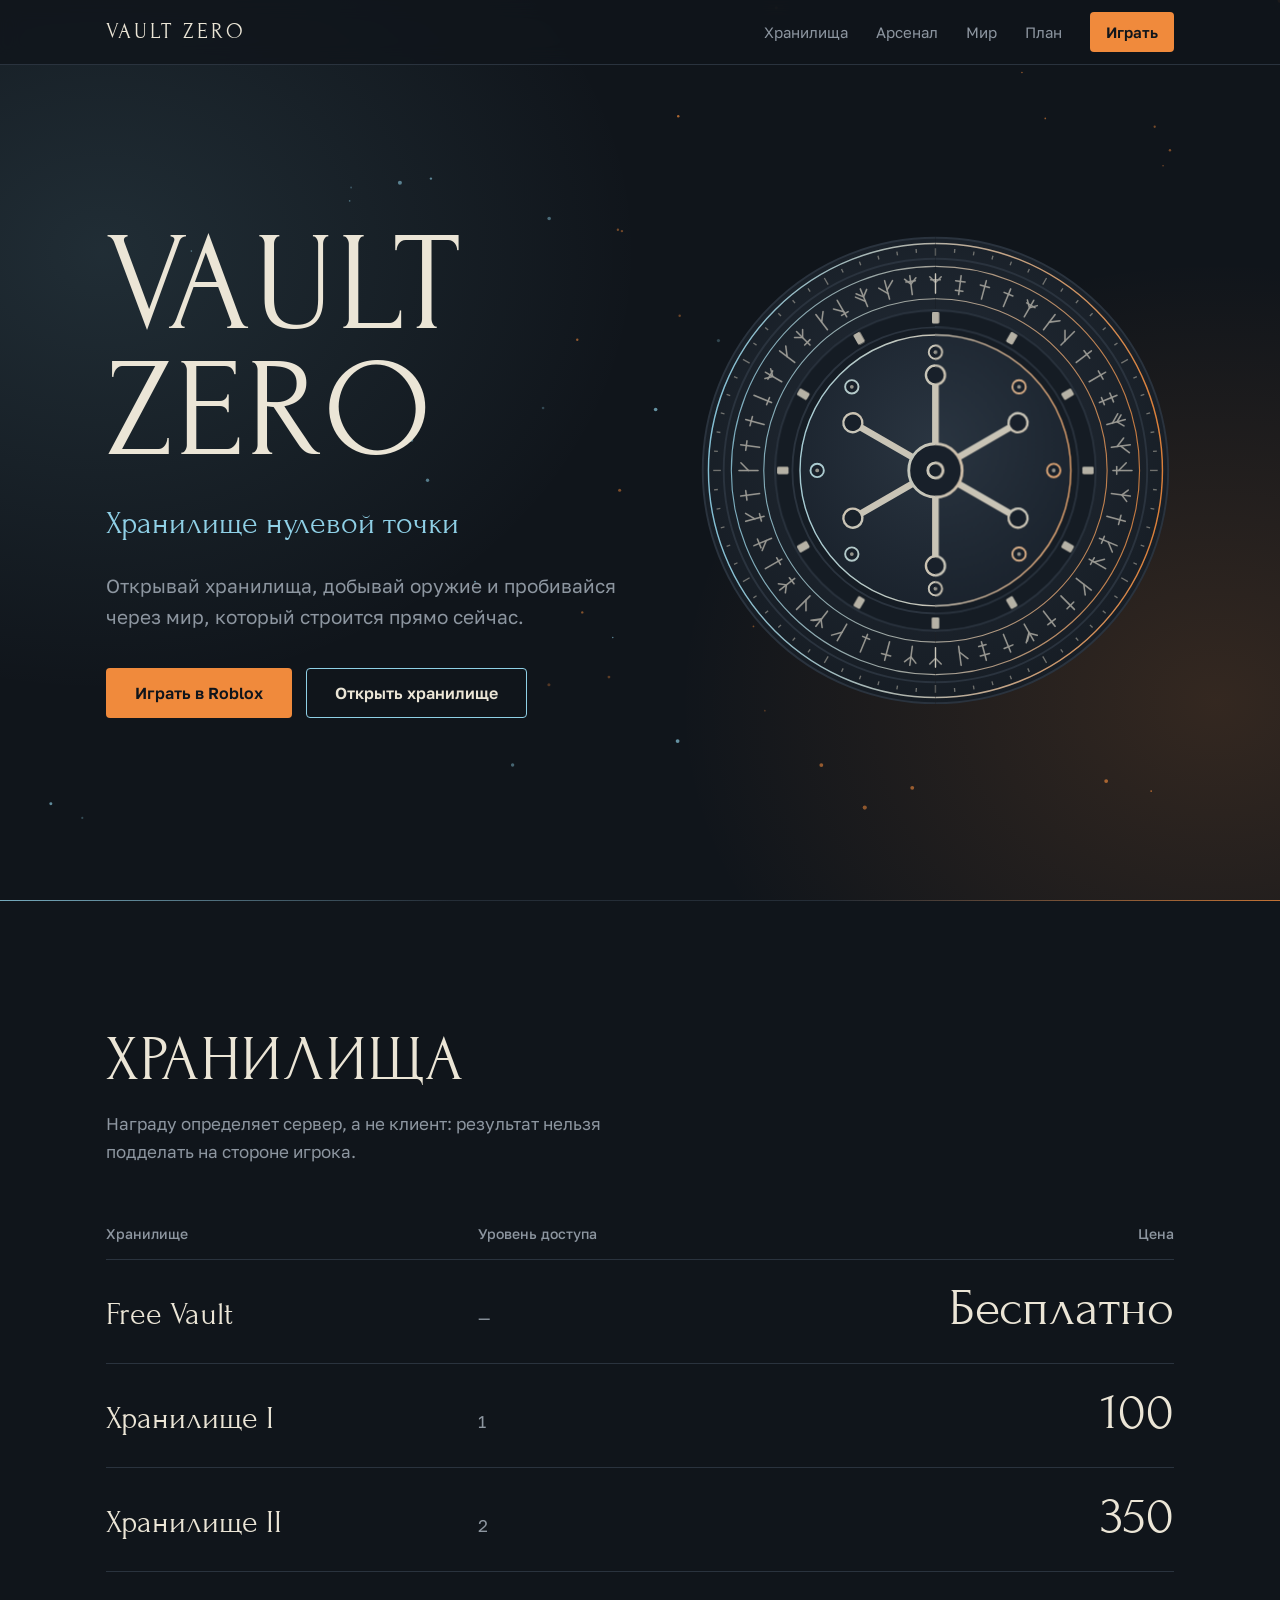
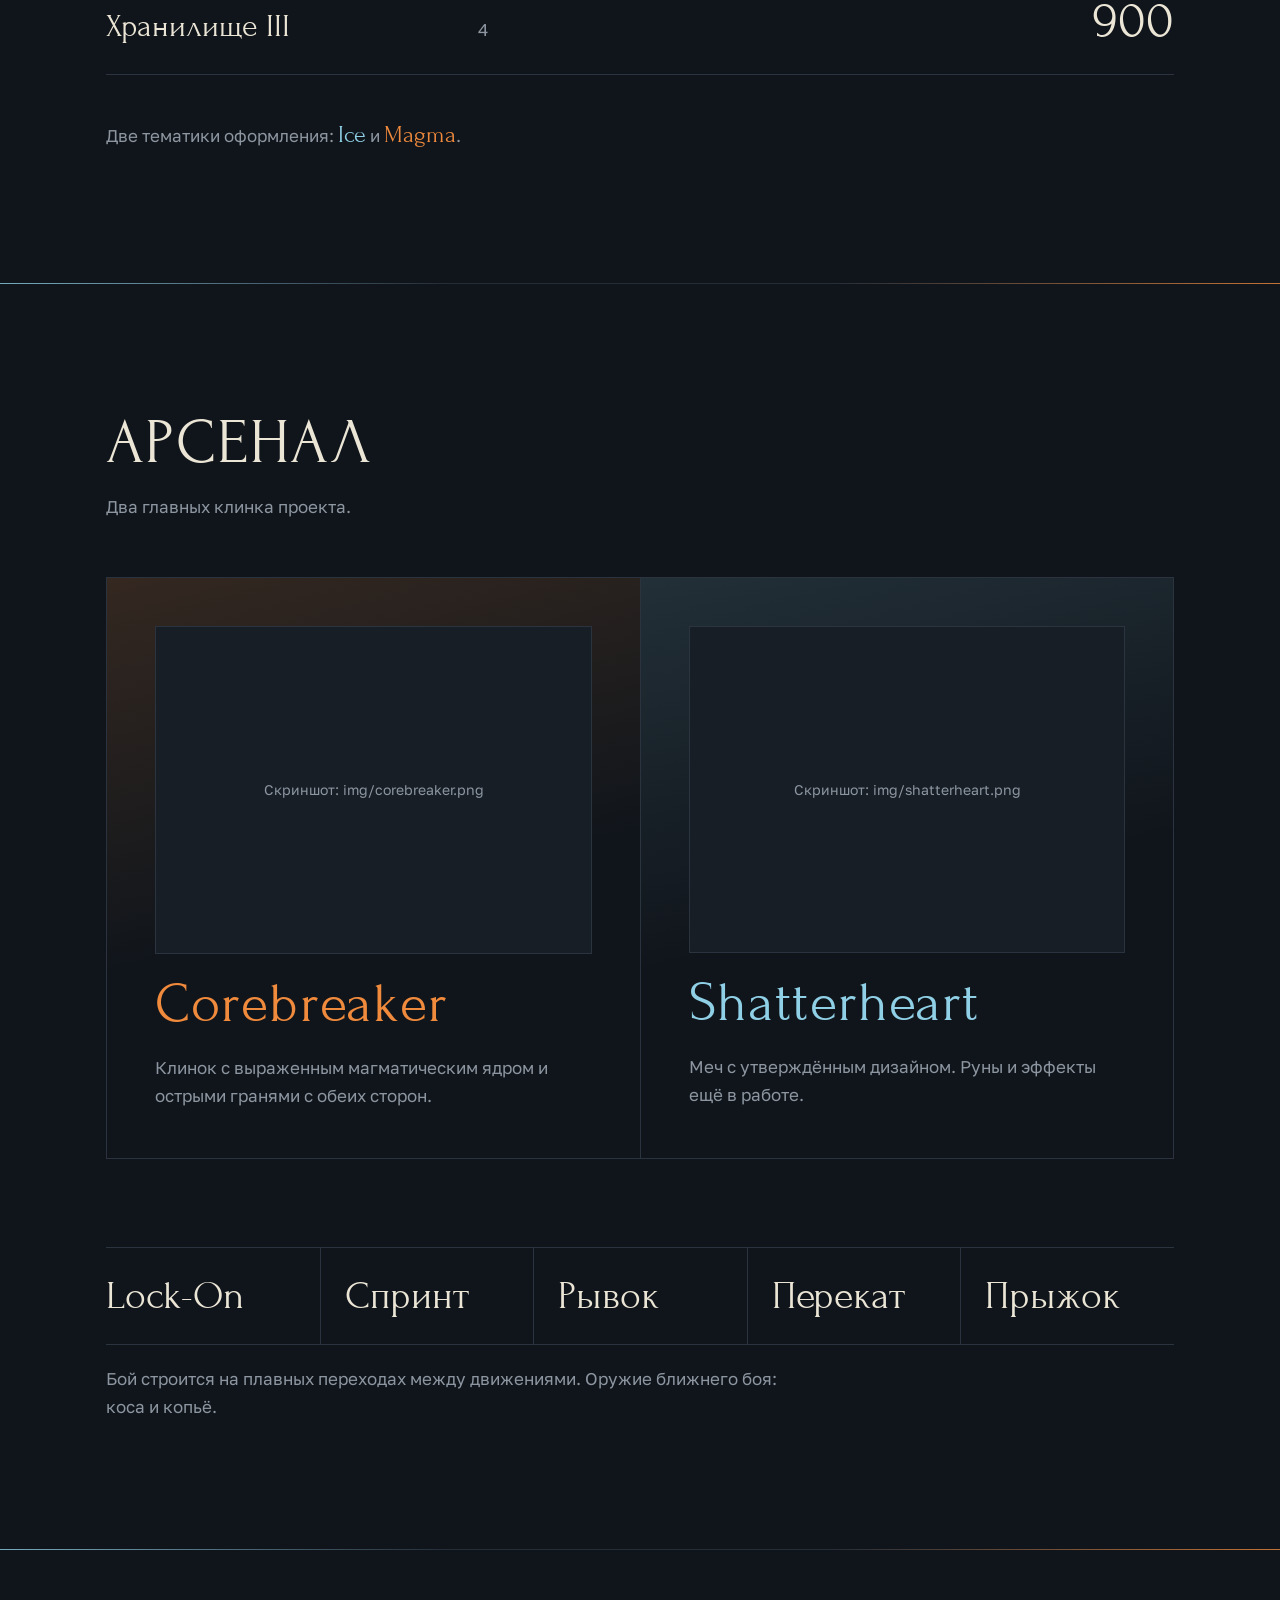
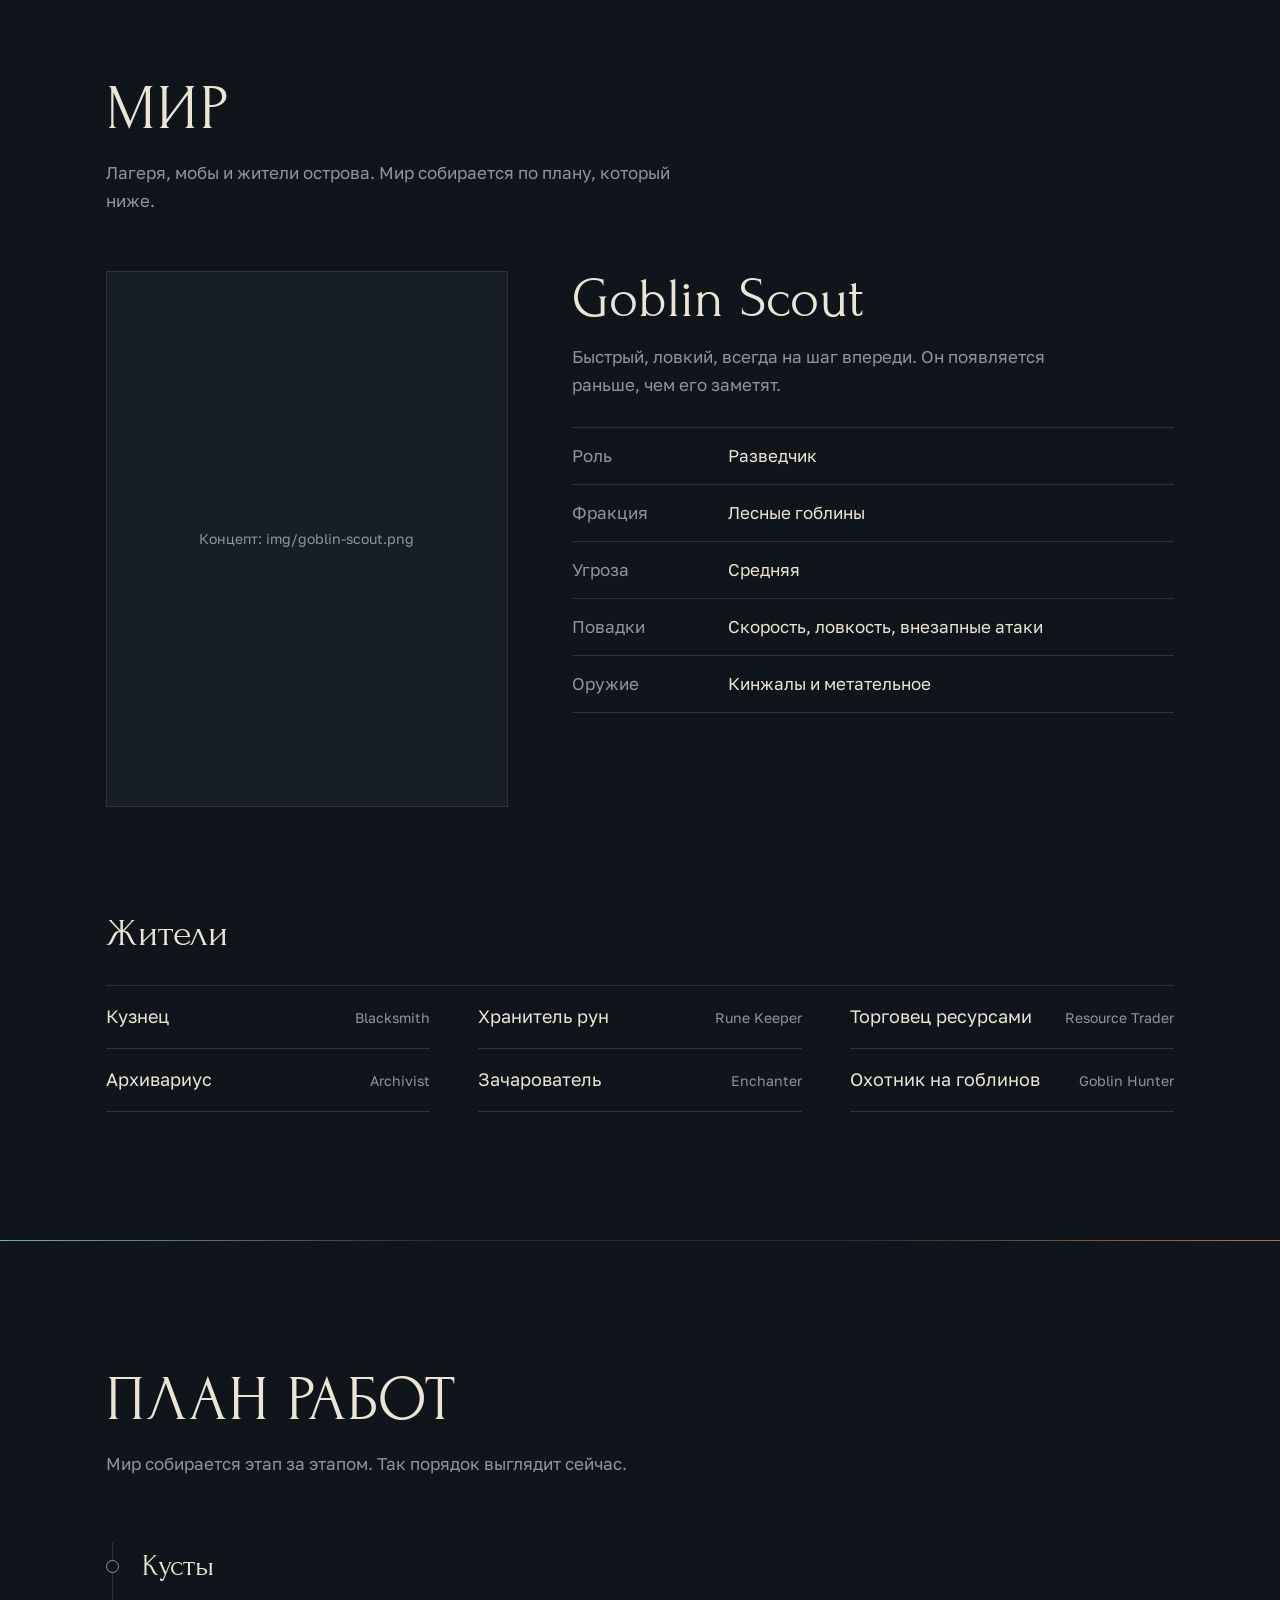
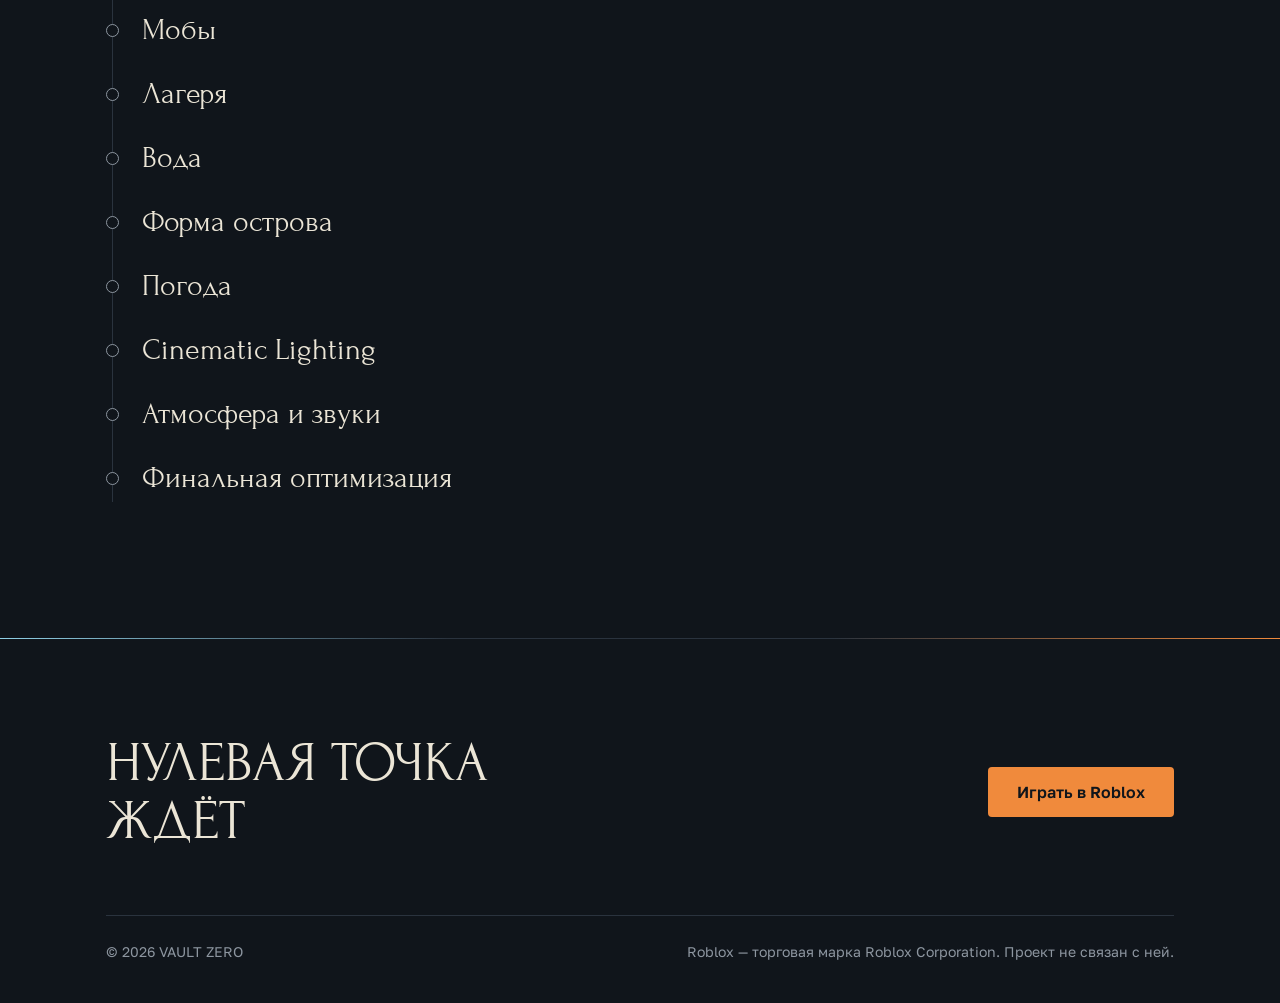
==== index.html @ d9435fc4 "Add files via upload" ====
<!DOCTYPE html>
<html lang="ru">
<head>
<meta charset="UTF-8">
<meta name="viewport" content="width=device-width, initial-scale=1">
<title>VAULT ZERO — Хранилище нулевой точки</title>
<meta name="description" content="VAULT ZERO — Roblox-игра с хранилищами, оружием и боевой системой. Новости, арсенал и план разработки.">
<meta name="theme-color" content="#10151b">
<meta property="og:type" content="website">
<meta property="og:title" content="VAULT ZERO — Хранилище нулевой точки">
<meta property="og:description" content="Открывай хранилища, добывай оружие и пробивайся через мир, который строится прямо сейчас.">
<link rel="icon" href="data:image/svg+xml,%3Csvg xmlns='http://www.w3.org/2000/svg' viewBox='0 0 64 64'%3E%3Ccircle cx='32' cy='32' r='28' fill='%2310151b' stroke='%23f08a3c' stroke-width='4'/%3E%3Ccircle cx='32' cy='32' r='8' fill='none' stroke='%238fd0e6' stroke-width='4'/%3E%3C/svg%3E">
<link rel="preconnect" href="https://fonts.googleapis.com">
<link rel="preconnect" href="https://fonts.gstatic.com" crossorigin>
<link href="https://fonts.googleapis.com/css2?family=Forum&family=Golos+Text:wght@400;500;600&display=swap" rel="stylesheet">

<style>
  :root {
    --base: #10151b;
    --panel: #171e26;
    --line: #2a333e;
    --bone: #ebe5d6;
    --ash: #8d96a0;
    --magma: #f08a3c;
    --frost: #8fd0e6;

    --display: "Forum", "Trajan Pro", Georgia, serif;
    --body: "Golos Text", "Segoe UI", system-ui, -apple-system, sans-serif;

    --pad: clamp(20px, 5vw, 56px);
    --max: 1180px;
  }

  *, *::before, *::after { box-sizing: border-box; }
  html { scroll-behavior: smooth; scroll-padding-top: 72px; }
  body {
    margin: 0;
    background: var(--base);
    color: var(--bone);
    font-family: var(--body);
    font-size: 17px;
    line-height: 1.65;
    -webkit-font-smoothing: antialiased;
  }
  h1, h2, h3, p, ul, ol, dl, dd, figure { margin: 0; padding: 0; }
  ul, ol { list-style: none; }
  a { color: inherit; }
  img { display: block; max-width: 100%; }

  [hidden] { display: none !important; }
  :focus-visible { outline: 2px solid var(--frost); outline-offset: 3px; }

  .wrap { max-width: var(--max); margin: 0 auto; padding: 0 var(--pad); }

  /* ---------- Header ---------- */
  .site-head {
    position: fixed; inset: 0 0 auto 0; z-index: 20;
    background: rgba(16, 21, 27, 0.82);
    backdrop-filter: blur(10px);
    -webkit-backdrop-filter: blur(10px);
    border-bottom: 1px solid var(--line);
  }
  .site-head .wrap {
    display: flex; align-items: center; justify-content: space-between;
    height: 64px;
  }
  .brand {
    font-family: var(--display);
    font-size: 22px; letter-spacing: 0.14em; text-decoration: none;
  }
  .site-nav { display: flex; align-items: center; gap: 28px; }
  .site-nav a { text-decoration: none; color: var(--ash); font-size: 15px; transition: color .2s; }
  .site-nav a:hover { color: var(--bone); }
  .site-nav .nav-play { color: var(--base); background: var(--magma); padding: 8px 16px; border-radius: 4px; font-weight: 600; }
  .site-nav .nav-play:hover { color: var(--base); background: #f59a52; }

  /* ---------- Buttons ---------- */
  .btn {
    display: inline-flex; align-items: center; justify-content: center;
    font: 600 16px/1 var(--body);
    padding: 16px 28px; border-radius: 4px; border: 1px solid transparent;
    text-decoration: none; cursor: pointer; transition: background .2s, border-color .2s, color .2s;
  }
  .btn-primary { background: var(--magma); color: var(--base); }
  .btn-primary:hover { background: #f59a52; }
  .btn-ghost { background: transparent; color: var(--bone); border-color: var(--frost); }
  .btn-ghost:hover { background: rgba(143, 208, 230, 0.12); }

  /* ---------- Hero ---------- */
  .hero {
    position: relative; overflow: hidden;
    min-height: 100vh; min-height: 100svh;
    padding: 112px 0 72px;
    display: flex; align-items: center;
    background:
      radial-gradient(60% 70% at 8% 28%, rgba(143, 208, 230, 0.13), transparent 70%),
      radial-gradient(60% 70% at 95% 78%, rgba(240, 138, 60, 0.16), transparent 70%),
      var(--base);
  }
  #fx { position: absolute; inset: 0; width: 100%; height: 100%; pointer-events: none; }
  .hero-grid {
    position: relative; z-index: 1;
    display: grid; grid-template-columns: minmax(0, 1.05fr) minmax(0, 0.95fr);
    align-items: center; gap: clamp(24px, 5vw, 72px);
  }
  .title {
    font-family: var(--display); font-weight: 400;
    font-size: clamp(64px, 11vw, 148px);
    line-height: 0.9; letter-spacing: 0.02em; text-transform: uppercase;
  }
  .title span { display: block; }
  .tagline {
    margin-top: 22px;
    font-family: var(--display);
    font-size: clamp(22px, 2.6vw, 32px);
    color: var(--frost);
  }
  .lede { margin-top: 20px; max-width: 46ch; color: var(--ash); font-size: 19px; }
  .actions { margin-top: 36px; display: flex; flex-wrap: wrap; gap: 14px; }

  /* ---------- Vault ---------- */
  .vault { position: relative; width: 100%; max-width: 560px; aspect-ratio: 1; justify-self: center; }
  .door {
    position: absolute; inset: 0; width: 100%; height: 100%;
    transition: transform .8s cubic-bezier(.6, 0, .3, 1), opacity .5s;
  }
  .door-l { clip-path: inset(0 50% 0 0); }
  .door-r { clip-path: inset(0 0 0 50%); }
  .vault.is-open .door { transition: transform 1.3s cubic-bezier(.7, 0, .2, 1) .35s, opacity .9s ease .8s; opacity: 0; }
  .vault.is-open .door-l { transform: translateX(-46%); }
  .vault.is-open .door-r { transform: translateX(46%); }

  .core {
    position: absolute; inset: 16%;
    display: flex; flex-direction: column; align-items: center; justify-content: center; text-align: center;
    gap: 10px; padding: 8%;
    border-radius: 50%;
    background:
      radial-gradient(circle at 30% 50%, rgba(143, 208, 230, 0.22), transparent 62%),
      radial-gradient(circle at 70% 50%, rgba(240, 138, 60, 0.26), transparent 62%),
      var(--panel);
    border: 1px solid var(--line);
    opacity: 0; transform: scale(0.88);
    transition: opacity .4s, transform .4s;
  }
  .vault.is-open .core { opacity: 1; transform: none; transition: opacity .8s ease 1s, transform .8s ease 1s; }
  .core h2 { font-family: var(--display); font-weight: 400; font-size: clamp(22px, 3vw, 32px); line-height: 1.1; }
  .core p { color: var(--ash); font-size: 15px; max-width: 24ch; line-height: 1.45; }
  .core .btn { padding: 11px 18px; font-size: 14px; margin-top: 4px; }

  /* load sequence: the only automatic motion besides the hero particles */
  @keyframes rise { from { opacity: 0; transform: translateY(26px); } to { opacity: 1; transform: none; } }
  @keyframes appear { from { opacity: 0; transform: scale(0.94); } to { opacity: 1; transform: none; } }
  .title span:nth-child(1) { animation: rise .8s cubic-bezier(.2, .7, .2, 1) .1s both; }
  .title span:nth-child(2) { animation: rise .8s cubic-bezier(.2, .7, .2, 1) .22s both; }
  .tagline { animation: rise .8s cubic-bezier(.2, .7, .2, 1) .4s both; }
  .lede { animation: rise .8s cubic-bezier(.2, .7, .2, 1) .5s both; }
  .actions { animation: rise .8s cubic-bezier(.2, .7, .2, 1) .6s both; }
  .vault { animation: appear 1.1s cubic-bezier(.2, .7, .2, 1) .2s both; }

  /* ---------- Sections ---------- */
  .sec { position: relative; padding: clamp(72px, 10vw, 136px) 0; }
  .sec::before {
    content: ""; position: absolute; top: 0; left: 0; right: 0; height: 1px;
    background: linear-gradient(90deg, var(--frost), var(--line) 35%, var(--line) 65%, var(--magma));
    opacity: 0.8;
  }
  .sec-head { max-width: 640px; margin-bottom: clamp(32px, 5vw, 56px); }
  .sec-head h2 {
    font-family: var(--display); font-weight: 400;
    font-size: clamp(36px, 5.4vw, 64px); line-height: 1; letter-spacing: 0.02em; text-transform: uppercase;
  }
  .sec-head p { margin-top: 18px; color: var(--ash); max-width: 52ch; }

  /* ---------- Vault table ---------- */
  .ledger { width: 100%; border-collapse: collapse; }
  .ledger th {
    text-align: left; font-weight: 500; font-size: 14px; color: var(--ash);
    padding: 0 0 14px; border-bottom: 1px solid var(--line);
  }
  .ledger td { padding: 22px 0; border-bottom: 1px solid var(--line); vertical-align: baseline; }
  .ledger tbody tr { transition: background .2s; }
  .ledger tbody tr:hover { background: rgba(235, 229, 214, 0.03); }
  .ledger .name { font-family: var(--display); font-size: clamp(22px, 3vw, 32px); }
  .ledger .lvl { color: var(--ash); }
  .ledger .price { text-align: right; font-family: var(--display); font-size: clamp(30px, 4.5vw, 52px); line-height: 1; }
  .ledger th:last-child { text-align: right; }
  .themes { margin-top: 40px; color: var(--ash); }
  .themes .ice, .themes .mag { font-family: var(--display); font-size: 24px; }
  .themes .ice { color: var(--frost); }
  .themes .mag { color: var(--magma); }

  /* ---------- Combat strip ---------- */
  .moves {
    display: flex; flex-wrap: wrap;
    border-top: 1px solid var(--line); border-bottom: 1px solid var(--line);
  }
  .moves li {
    flex: 1 1 160px; padding: 28px 24px;
    font-family: var(--display); font-size: clamp(24px, 3.4vw, 40px); line-height: 1;
    border-left: 1px solid var(--line);
  }
  .moves li:first-child { border-left: 0; padding-left: 0; }
  .moves-note { margin-top: 20px; color: var(--ash); max-width: 62ch; }

  /* ---------- Arsenal ---------- */
  .arsenal { display: grid; grid-template-columns: 1fr 1fr; gap: 0; border: 1px solid var(--line); }
  .weapon { padding: clamp(24px, 4vw, 48px); display: flex; flex-direction: column; gap: 22px; }
  .weapon + .weapon { border-left: 1px solid var(--line); }
  .weapon.magma { background: linear-gradient(165deg, rgba(240, 138, 60, 0.16), transparent 55%); }
  .weapon.frost { background: linear-gradient(165deg, rgba(143, 208, 230, 0.14), transparent 55%); }
  .weapon h3 { font-family: var(--display); font-weight: 400; font-size: clamp(34px, 4.6vw, 56px); line-height: 1; letter-spacing: 0.02em; }
  .weapon.magma h3 { color: var(--magma); }
  .weapon.frost h3 { color: var(--frost); }
  .weapon p { color: var(--ash); max-width: 40ch; }

  /* image slot: shows the picture if the file exists, otherwise a clear placeholder */
  .shot {
    position: relative; aspect-ratio: 4 / 3; overflow: hidden;
    background: var(--panel); border: 1px solid var(--line);
  }
  .shot img { position: absolute; inset: 0; width: 100%; height: 100%; object-fit: cover; }
  .shot .slot {
    position: absolute; inset: 0; display: flex; align-items: center; justify-content: center;
    color: var(--ash); font-size: 14px; text-align: center; padding: 16px;
  }
  .shot.tall { aspect-ratio: 3 / 4; }

  /* ---------- World ---------- */
  .dossier { display: grid; grid-template-columns: minmax(0, 0.8fr) minmax(0, 1.2fr); gap: clamp(24px, 5vw, 64px); align-items: start; }
  .dossier h3 { font-family: var(--display); font-weight: 400; font-size: clamp(34px, 4.6vw, 56px); line-height: 1; }
  .dossier .blurb { margin-top: 16px; color: var(--ash); max-width: 48ch; }
  .stats { margin-top: 28px; border-top: 1px solid var(--line); }
  .stats div { display: grid; grid-template-columns: 140px 1fr; gap: 16px; padding: 14px 0; border-bottom: 1px solid var(--line); }
  .stats dt { color: var(--ash); }
  .stats dd { margin: 0; }

  .npc-title { margin-top: clamp(56px, 8vw, 96px); font-family: var(--display); font-weight: 400; font-size: clamp(26px, 3.4vw, 38px); }
  .npcs { margin-top: 20px; display: grid; grid-template-columns: repeat(auto-fit, minmax(260px, 1fr)); column-gap: 48px; border-top: 1px solid var(--line); }
  .npcs li { display: flex; justify-content: space-between; align-items: baseline; gap: 16px; padding: 16px 0; border-bottom: 1px solid var(--line); }
  .npcs .ru { font-size: 18px; }
  .npcs .en { color: var(--ash); font-size: 14px; }

  /* ---------- Route ---------- */
  .route { position: relative; max-width: 640px; padding-left: 36px; }
  .route::before { content: ""; position: absolute; left: 6px; top: 8px; bottom: 8px; width: 1px; background: var(--line); }
  .route li { position: relative; padding: 14px 0; font-family: var(--display); font-size: clamp(22px, 2.8vw, 30px); line-height: 1.2; }
  .route li::before {
    content: ""; position: absolute; left: -36px; top: 50%; width: 13px; height: 13px; margin-top: -6px;
    border-radius: 50%; background: var(--base); border: 1px solid var(--ash);
  }
  .route li.done::before { background: var(--frost); border-color: var(--frost); }
  .route li.now::before { background: var(--magma); border-color: var(--magma); }
  .route-note { margin-top: 28px; color: var(--ash); max-width: 52ch; }

  /* ---------- Footer ---------- */
  .site-foot { position: relative; padding: clamp(56px, 8vw, 96px) 0 40px; }
  .site-foot::before { content: ""; position: absolute; top: 0; left: 0; right: 0; height: 1px; background: linear-gradient(90deg, var(--frost), var(--line) 35%, var(--line) 65%, var(--magma)); }
  .foot-cta { display: flex; flex-wrap: wrap; align-items: center; justify-content: space-between; gap: 28px; }
  .foot-cta h2 { font-family: var(--display); font-weight: 400; font-size: clamp(32px, 5vw, 56px); line-height: 1.05; max-width: 14ch; text-transform: uppercase; }
  .links { display: flex; flex-wrap: wrap; gap: 12px; }
  .fine { margin-top: 64px; padding-top: 24px; border-top: 1px solid var(--line); color: var(--ash); font-size: 14px; display: flex; flex-wrap: wrap; justify-content: space-between; gap: 8px 24px; }

  /* ---------- Responsive ---------- */
  @media (max-width: 900px) {
    .hero-grid { grid-template-columns: 1fr; }
    .vault { max-width: 420px; }
    .arsenal { grid-template-columns: 1fr; }
    .weapon + .weapon { border-left: 0; border-top: 1px solid var(--line); }
    .dossier { grid-template-columns: 1fr; }
    .site-nav a:not(.nav-play) { display: none; }
  }
  @media (max-width: 560px) {
    .ledger .lvl-col { display: none; }
    .stats div { grid-template-columns: 110px 1fr; }
    .moves li { border-left: 0; padding-left: 0; flex-basis: 45%; }
  }

  @media (prefers-reduced-motion: reduce) {
    html { scroll-behavior: auto; }
    *, *::before, *::after { animation: none !important; transition: none !important; }
  }
</style>
</head>
<body>

<!-- Vault door artwork (shared by both halves of the door) -->
<svg width="0" height="0" style="position:absolute" aria-hidden="true" focusable="false">
  <defs>
    <linearGradient id="gDual" gradientUnits="userSpaceOnUse" x1="20" y1="0" x2="480" y2="0">
      <stop offset="0" stop-color="#8fd0e6"/>
      <stop offset="0.5" stop-color="#c9c4b6"/>
      <stop offset="1" stop-color="#f08a3c"/>
    </linearGradient>
    <radialGradient id="gIron" cx="50%" cy="42%" r="70%">
      <stop offset="0" stop-color="#232c37"/>
      <stop offset="1" stop-color="#141a21"/>
    </radialGradient>
    <radialGradient id="gPlate" cx="50%" cy="40%" r="70%">
      <stop offset="0" stop-color="#2a3541"/>
      <stop offset="1" stop-color="#18202a"/>
    </radialGradient>
  </defs>
  <symbol id="door" viewBox="0 0 500 500">
    <circle cx="250" cy="250" r="244" fill="url(#gIron)" stroke="#2a333e" stroke-width="2"/>
    <circle cx="250" cy="250" r="238" fill="none" stroke="url(#gDual)" stroke-width="1.5" opacity="0.9"/>
    <g id="ticks" stroke="#c9c4b6" stroke-width="1.4" opacity="0.5"></g>
    <circle cx="250" cy="250" r="222" fill="none" stroke="#2a333e" stroke-width="2"/>

    <g id="ringA">
      <circle cx="250" cy="250" r="214" fill="none" stroke="url(#gDual)" stroke-width="1.2" opacity="0.8"/>
      <circle cx="250" cy="250" r="180" fill="none" stroke="url(#gDual)" stroke-width="1.2" opacity="0.8"/>
      <g id="runes" fill="none" stroke="#ebe5d6" stroke-width="1.6" stroke-linecap="round" opacity="0.62"></g>
    </g>

    <g id="ringB">
      <circle cx="250" cy="250" r="168" fill="#151c24" stroke="#2a333e" stroke-width="2"/>
      <g id="notches" fill="url(#gDual)" opacity="0.9"></g>
      <circle cx="250" cy="250" r="150" fill="none" stroke="#2a333e" stroke-width="2"/>
    </g>

    <circle cx="250" cy="250" r="142" fill="url(#gPlate)" stroke="url(#gDual)" stroke-width="1.5"/>
    <g id="bolts"></g>

    <g id="wheel">
      <g id="spokes" stroke="url(#gDual)" stroke-width="7" stroke-linecap="round"></g>
      <g id="knobs" fill="#18202a" stroke="url(#gDual)" stroke-width="2.5"></g>
    </g>
    <circle cx="250" cy="250" r="28" fill="#18202a" stroke="url(#gDual)" stroke-width="3"/>
    <circle cx="250" cy="250" r="8" fill="none" stroke="url(#gDual)" stroke-width="3"/>
  </symbol>
</svg>

<header class="site-head">
  <div class="wrap">
    <a class="brand" href="#top" aria-label="VAULT ZERO, к началу страницы">VAULT ZERO</a>
    <nav class="site-nav" aria-label="Разделы">
      <a href="#vaults">Хранилища</a>
      <a href="#arsenal">Арсенал</a>
      <a href="#world">Мир</a>
      <a href="#route">План</a>
      <a class="nav-play" data-link="roblox" href="https://www.roblox.com/games/78115785740379" target="_blank" rel="noopener">Играть</a>
    </nav>
  </div>
</header>

<main id="top">

  <section class="hero" id="hero">
    <canvas id="fx" aria-hidden="true"></canvas>
    <div class="wrap hero-grid">
      <div class="hero-copy">
        <h1 class="title"><span>Vault</span><span>Zero</span></h1>
        <p class="tagline">Хранилище нулевой точки</p>
        <p class="lede">Открывай хранилища, добывай оружие и пробивайся через мир, который строится прямо сейчас.</p>
        <div class="actions">
          <a class="btn btn-primary" data-link="roblox" href="https://www.roblox.com/games/78115785740379" target="_blank" rel="noopener">Играть в Roblox</a>
          <button class="btn btn-ghost" id="openBtn" type="button" aria-expanded="false" aria-controls="core">Открыть хранилище</button>
        </div>
      </div>

      <div class="vault" id="vault">
        <div class="core" id="core" inert>
          <h2>Хранилище открыто</h2>
          <p>Награды ждут внутри игры.</p>
          <a class="btn btn-primary" data-link="roblox" href="https://www.roblox.com/games/78115785740379" target="_blank" rel="noopener">Войти в игру</a>
        </div>
        <svg class="door door-l" viewBox="0 0 500 500" aria-hidden="true" focusable="false"><use href="#door"/></svg>
        <svg class="door door-r" viewBox="0 0 500 500" aria-hidden="true" focusable="false"><use href="#door"/></svg>
      </div>
    </div>
  </section>

  <section class="sec" id="vaults">
    <div class="wrap">
      <div class="sec-head">
        <h2>Хранилища</h2>
        <p>Награду определяет сервер, а не клиент: результат нельзя подделать на стороне игрока.</p>
      </div>

      <table class="ledger">
        <thead>
          <tr><th>Хранилище</th><th class="lvl-col">Уровень доступа</th><th>Цена</th></tr>
        </thead>
        <tbody>
          <tr><td class="name">Free Vault</td><td class="lvl lvl-col">—</td><td class="price">Бесплатно</td></tr>
          <tr><td class="name">Хранилище I</td><td class="lvl lvl-col">1</td><td class="price">100</td></tr>
          <tr><td class="name">Хранилище II</td><td class="lvl lvl-col">2</td><td class="price">350</td></tr>
          <tr><td class="name">Хранилище III</td><td class="lvl lvl-col">4</td><td class="price">900</td></tr>
        </tbody>
      </table>

      <p class="themes">Две тематики оформления: <span class="ice">Ice</span> и <span class="mag">Magma</span>.</p>
    </div>
  </section>

  <section class="sec" id="arsenal">
    <div class="wrap">
      <div class="sec-head">
        <h2>Арсенал</h2>
        <p>Два главных клинка проекта.</p>
      </div>

      <div class="arsenal">
        <article class="weapon magma">
          <figure class="shot">
            <div class="slot">Скриншот: img/corebreaker.png</div>
            <img src="img/corebreaker.png" alt="Corebreaker" loading="lazy" onerror="this.remove()">
          </figure>
          <h3>Corebreaker</h3>
          <p>Клинок с выраженным магматическим ядром и острыми гранями с обеих сторон.</p>
        </article>

        <article class="weapon frost">
          <figure class="shot">
            <div class="slot">Скриншот: img/shatterheart.png</div>
            <img src="img/shatterheart.png" alt="Shatterheart" loading="lazy" onerror="this.remove()">
          </figure>
          <h3>Shatterheart</h3>
          <p>Меч с утверждённым дизайном. Руны и эффекты ещё в работе.</p>
        </article>
      </div>

      <div style="height: clamp(48px, 7vw, 88px)"></div>

      <ul class="moves">
        <li>Lock-On</li>
        <li>Спринт</li>
        <li>Рывок</li>
        <li>Перекат</li>
        <li>Прыжок</li>
      </ul>
      <p class="moves-note">Бой строится на плавных переходах между движениями. Оружие ближнего боя: коса и копьё.</p>
    </div>
  </section>

  <section class="sec" id="world">
    <div class="wrap">
      <div class="sec-head">
        <h2>Мир</h2>
        <p>Лагеря, мобы и жители острова. Мир собирается по плану, который ниже.</p>
      </div>

      <div class="dossier">
        <figure class="shot tall">
          <div class="slot">Концепт: img/goblin-scout.png</div>
          <img src="img/goblin-scout.png" alt="Goblin Scout" loading="lazy" onerror="this.remove()">
        </figure>
        <div>
          <h3>Goblin Scout</h3>
          <p class="blurb">Быстрый, ловкий, всегда на шаг впереди. Он появляется раньше, чем его заметят.</p>
          <dl class="stats">
            <div><dt>Роль</dt><dd>Разведчик</dd></div>
            <div><dt>Фракция</dt><dd>Лесные гоблины</dd></div>
            <div><dt>Угроза</dt><dd>Средняя</dd></div>
            <div><dt>Повадки</dt><dd>Скорость, ловкость, внезапные атаки</dd></div>
            <div><dt>Оружие</dt><dd>Кинжалы и метательное</dd></div>
          </dl>
        </div>
      </div>

      <h3 class="npc-title">Жители</h3>
      <ul class="npcs">
        <li><span class="ru">Кузнец</span><span class="en">Blacksmith</span></li>
        <li><span class="ru">Хранитель рун</span><span class="en">Rune Keeper</span></li>
        <li><span class="ru">Торговец ресурсами</span><span class="en">Resource Trader</span></li>
        <li><span class="ru">Архивариус</span><span class="en">Archivist</span></li>
        <li><span class="ru">Зачарователь</span><span class="en">Enchanter</span></li>
        <li><span class="ru">Охотник на гоблинов</span><span class="en">Goblin Hunter</span></li>
      </ul>
    </div>
  </section>

  <section class="sec" id="route">
    <div class="wrap">
      <div class="sec-head">
        <h2>План работ</h2>
        <p>Мир собирается этап за этапом. Так порядок выглядит сейчас.</p>
      </div>

      <!-- Статус этапа: добавь класс "done" (готово) или "now" (в работе) к нужному пункту -->
      <ol class="route">
        <li>Кусты</li>
        <li>Мобы</li>
        <li>Лагеря</li>
        <li>Вода</li>
        <li>Форма острова</li>
        <li>Погода</li>
        <li>Cinematic Lighting</li>
        <li>Атмосфера и звуки</li>
        <li>Финальная оптимизация</li>
      </ol>
    </div>
  </section>

</main>

<footer class="site-foot">
  <div class="wrap">
    <div class="foot-cta">
      <h2>Нулевая точка ждёт</h2>
      <div class="links">
        <a class="btn btn-primary" data-link="roblox" href="https://www.roblox.com/games/78115785740379" target="_blank" rel="noopener">Играть в Roblox</a>
        <a class="btn btn-ghost" data-link="discord" href="#" target="_blank" rel="noopener" hidden>Discord</a>
        <a class="btn btn-ghost" data-link="email" href="#" hidden>Написать нам</a>
      </div>
    </div>
    <div class="fine">
      <span>© 2026 VAULT ZERO</span>
      <span>Roblox — торговая марка Roblox Corporation. Проект не связан с ней.</span>
    </div>
  </div>
</footer>

<script>
(function () {
  "use strict";

  /* ---- Ссылки: впиши свои, пустые кнопки скрываются сами ---- */
  var LINKS = {
    roblox:  "https://www.roblox.com/games/78115785740379",
    discord: "",            // например "https://discord.gg/xxxx"
    email:   ""             // например "hello@vaultzero.store"
  };
  document.querySelectorAll("[data-link]").forEach(function (el) {
    var key = el.getAttribute("data-link");
    var val = LINKS[key];
    if (!val) { el.hidden = true; return; }
    el.href = key === "email" ? "mailto:" + val : val;
    el.hidden = false;
  });

  var reduce = window.matchMedia("(prefers-reduced-motion: reduce)").matches;
  var NS = "http://www.w3.org/2000/svg";

  function el(name, attrs) {
    var n = document.createElementNS(NS, name);
    for (var k in attrs) n.setAttribute(k, attrs[k]);
    return n;
  }

  /* ---- Рисуем детали двери ---- */
  function rng(seed) {
    return function () {
      seed |= 0; seed = (seed + 0x6D2B79F5) | 0;
      var t = Math.imul(seed ^ (seed >>> 15), 1 | seed);
      t = (t + Math.imul(t ^ (t >>> 7), 61 | t)) ^ t;
      return ((t ^ (t >>> 14)) >>> 0) / 4294967296;
    };
  }
  var rand = rng(11);

  var ticks = document.getElementById("ticks");
  for (var i = 0; i < 72; i++) {
    var long = i % 6 === 0;
    ticks.appendChild(el("line", {
      x1: 250, y1: 250 - 233, x2: 250, y2: 250 - (long ? 225 : 229),
      transform: "rotate(" + (i * 5) + " 250 250)"
    }));
  }

  var strokes = [
    "M250 44 L250 64",
    "M250 54 L258 46", "M250 58 L242 50", "M245 50 L255 50",
    "M244 47 L250 53 L256 47", "M246 60 L254 60"
  ];
  var runes = document.getElementById("runes");
  for (var r = 0; r < 48; r++) {
    var g = el("g", { transform: "rotate(" + (r * 7.5) + " 250 250)" });
    g.appendChild(el("path", { d: strokes[0] }));
    var n = 1 + Math.floor(rand() * 2);
    var used = {};
    for (var s = 0; s < n; s++) {
      var idx = 1 + Math.floor(rand() * (strokes.length - 1));
      if (used[idx]) continue;
      used[idx] = true;
      g.appendChild(el("path", { d: strokes[idx] }));
    }
    runes.appendChild(g);
  }

  var notches = document.getElementById("notches");
  for (var k = 0; k < 12; k++) {
    notches.appendChild(el("rect", {
      x: 246, y: 250 - 166, width: 8, height: 12, rx: 1.5,
      transform: "rotate(" + (k * 30) + " 250 250)"
    }));
  }

  var bolts = document.getElementById("bolts");
  for (var b = 0; b < 8; b++) {
    var a = (b * 45 - 90) * Math.PI / 180;
    var bx = 250 + Math.cos(a) * 124, by = 250 + Math.sin(a) * 124;
    bolts.appendChild(el("circle", { cx: bx, cy: by, r: 7, fill: "#18202a", stroke: "url(#gDual)", "stroke-width": 2 }));
    bolts.appendChild(el("circle", { cx: bx, cy: by, r: 2, fill: "#c9c4b6", opacity: 0.7 }));
  }

  var spokes = document.getElementById("spokes");
  var knobs = document.getElementById("knobs");
  for (var p = 0; p < 6; p++) {
    var ang = p * 60;
    spokes.appendChild(el("line", { x1: 250, y1: 250, x2: 250, y2: 250 - 92, transform: "rotate(" + ang + " 250 250)" }));
    knobs.appendChild(el("circle", { cx: 250, cy: 250 - 100, r: 10, transform: "rotate(" + ang + " 250 250)" }));
  }

  /* ---- Вращение колец: мышь, скролл и открытие ---- */
  var ringA = document.getElementById("ringA");
  var ringB = document.getElementById("ringB");
  var wheel = document.getElementById("wheel");
  var hero = document.getElementById("hero");
  var vault = document.getElementById("vault");
  var openBtn = document.getElementById("openBtn");
  var core = document.getElementById("core");

  var px = 0, curX = 0, boost = 0, boostTarget = 0, heroVisible = true;

  function frame() {
    curX += (px - curX) * 0.06;
    boost += (boostTarget - boost) * 0.045;
    var sy = window.scrollY;
    ringA.setAttribute("transform", "rotate(" + (curX * 22 + sy * 0.05 + boost).toFixed(2) + " 250 250)");
    ringB.setAttribute("transform", "rotate(" + (-(curX * 34 + sy * 0.08 + boost * 1.6)).toFixed(2) + " 250 250)");
    wheel.setAttribute("transform", "rotate(" + (curX * 46 + sy * 0.12 + boost * 2.6).toFixed(2) + " 250 250)");
    if (heroVisible) requestAnimationFrame(frame);
  }

  if (!reduce) {
    hero.addEventListener("pointermove", function (e) { px = e.clientX / window.innerWidth - 0.5; });
    requestAnimationFrame(frame);
  }

  function setOpen(open) {
    vault.classList.toggle("is-open", open);
    openBtn.setAttribute("aria-expanded", String(open));
    openBtn.textContent = open ? "Закрыть хранилище" : "Открыть хранилище";
    core.inert = !open;
    boostTarget = open ? 200 : 0;
  }
  openBtn.addEventListener("click", function () {
    setOpen(!vault.classList.contains("is-open"));
  });

  /* ---- Частицы: угли справа, ледяная пыль слева ---- */
  var cv = document.getElementById("fx");
  var ctx = cv.getContext("2d");
  var W = 0, H = 0, motes = [];

  function sizeCanvas() {
    var rect = hero.getBoundingClientRect();
    var dpr = Math.min(window.devicePixelRatio || 1, 2);
    W = rect.width; H = rect.height;
    cv.width = W * dpr; cv.height = H * dpr;
    ctx.setTransform(dpr, 0, 0, dpr, 0, 0);
  }

  function spawn(kind, initial) {
    var ember = kind === "ember";
    return {
      kind: kind,
      x: ember ? W * (0.4 + Math.random() * 0.6) : W * (Math.random() * 0.6),
      y: initial ? Math.random() * H : (ember ? H + 10 : -10),
      vx: (Math.random() - 0.5) * 0.25,
      vy: ember ? -(0.25 + Math.random() * 0.55) : (0.12 + Math.random() * 0.3),
      r: 0.6 + Math.random() * 1.5,
      a: 0.25 + Math.random() * 0.45
    };
  }

  function step() {
    ctx.clearRect(0, 0, W, H);
    for (var i = 0; i < motes.length; i++) {
      var m = motes[i];
      m.x += m.vx; m.y += m.vy;
      if (m.y < -12 || m.y > H + 12) { motes[i] = spawn(m.kind, false); continue; }
      ctx.globalAlpha = m.a;
      ctx.fillStyle = m.kind === "ember" ? "#f08a3c" : "#8fd0e6";
      ctx.beginPath(); ctx.arc(m.x, m.y, m.r, 0, 6.2832); ctx.fill();
    }
    ctx.globalAlpha = 1;
    if (heroVisible) requestAnimationFrame(step);
  }

  function initFx() {
    sizeCanvas();
    motes = [];
    for (var i = 0; i < 26; i++) motes.push(spawn("ember", true));
    for (var j = 0; j < 18; j++) motes.push(spawn("frost", true));
  }

  if (!reduce) {
    initFx();
    requestAnimationFrame(step);
    window.addEventListener("resize", initFx);
  }

  /* Не крутим анимацию, пока герой-блок не на экране */
  if ("IntersectionObserver" in window && !reduce) {
    new IntersectionObserver(function (entries) {
      var was = heroVisible;
      heroVisible = entries[0].isIntersecting;
      if (heroVisible && !was) { requestAnimationFrame(frame); requestAnimationFrame(step); }
    }).observe(hero);
  }
})();
</script>

</body>
</html>
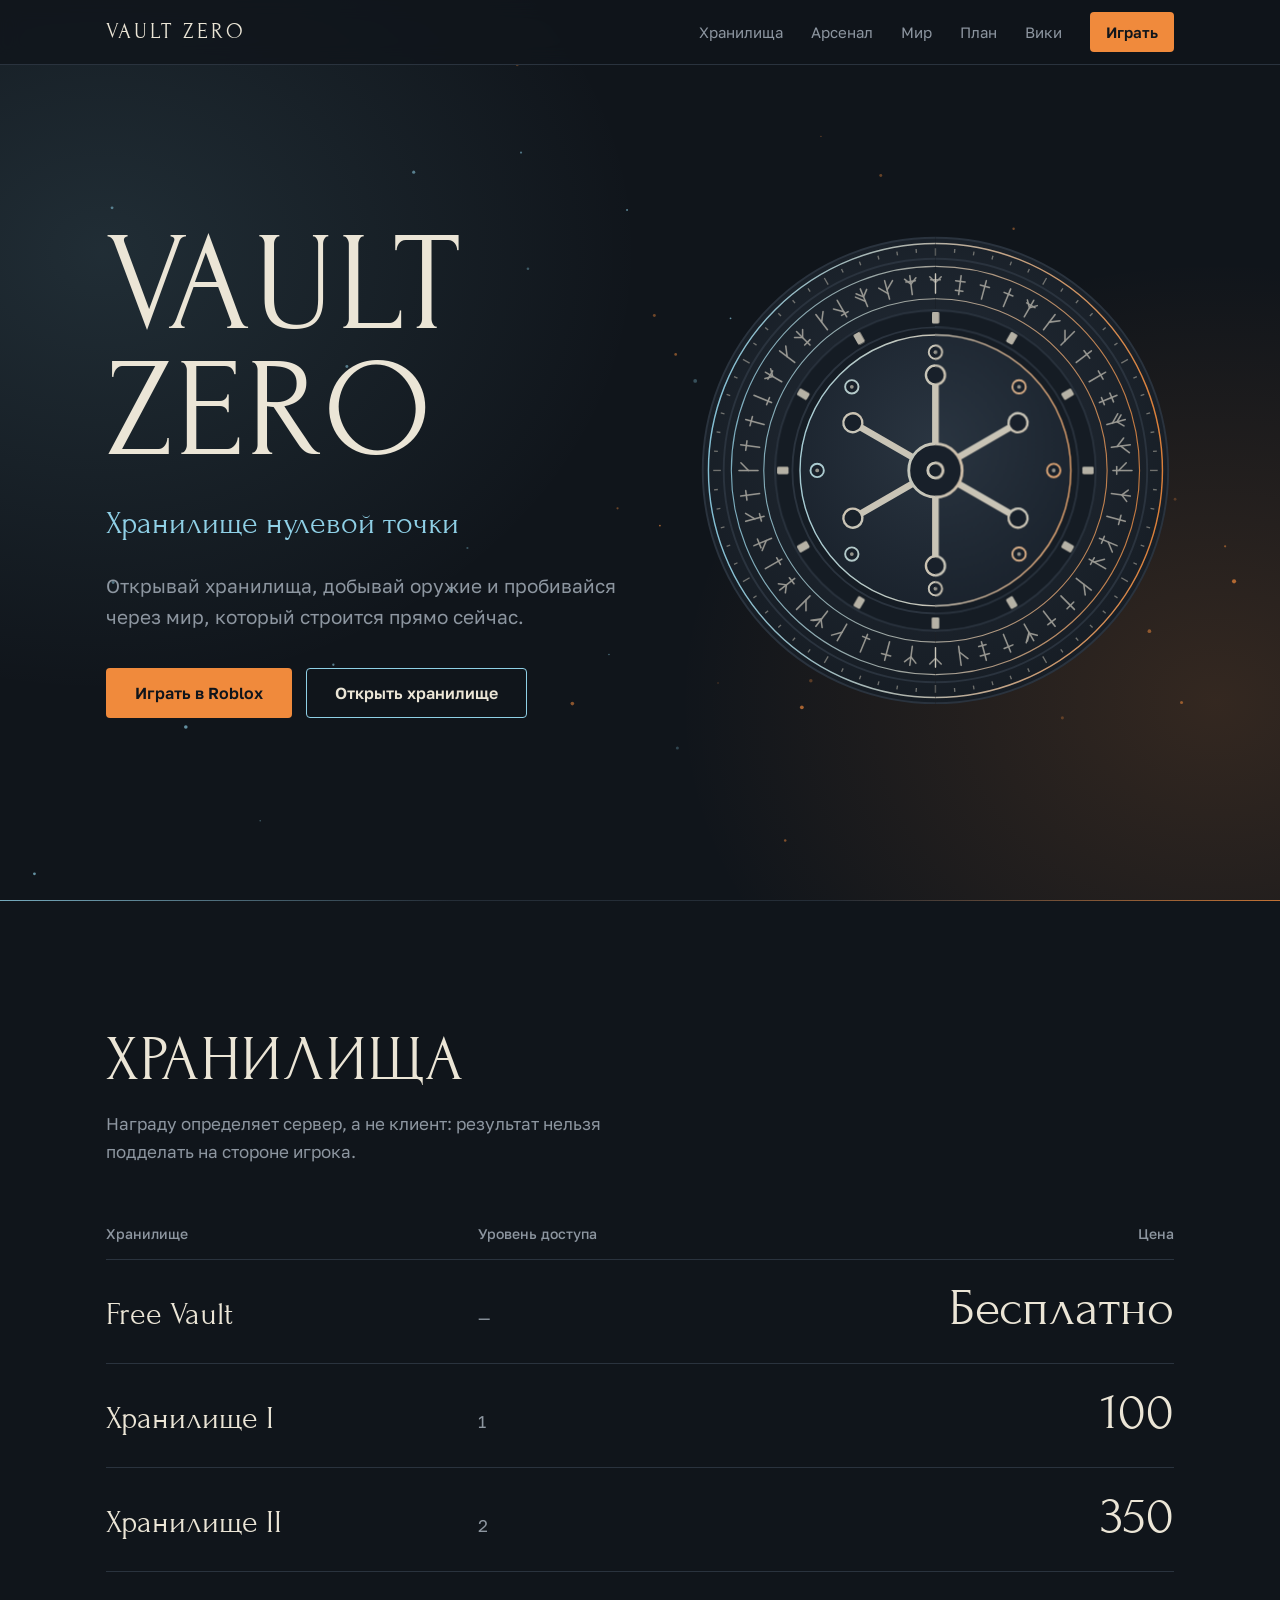
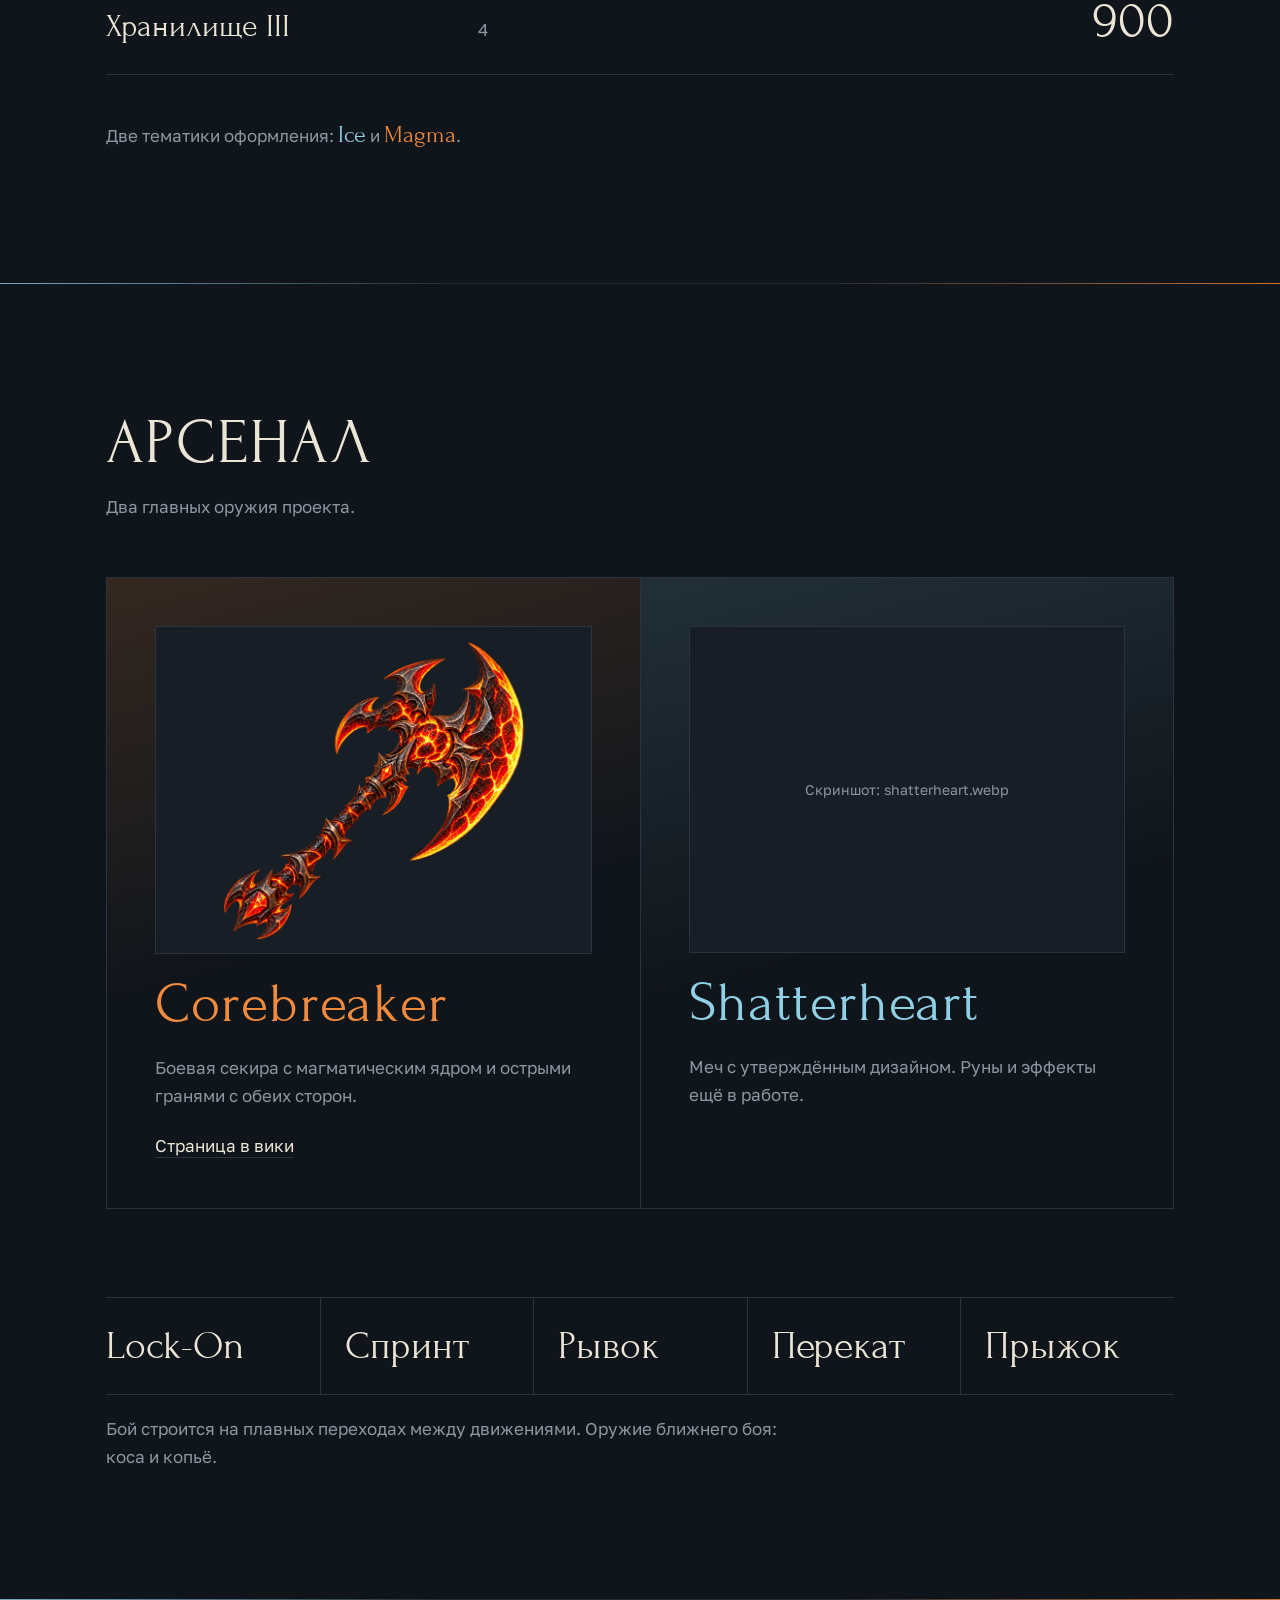
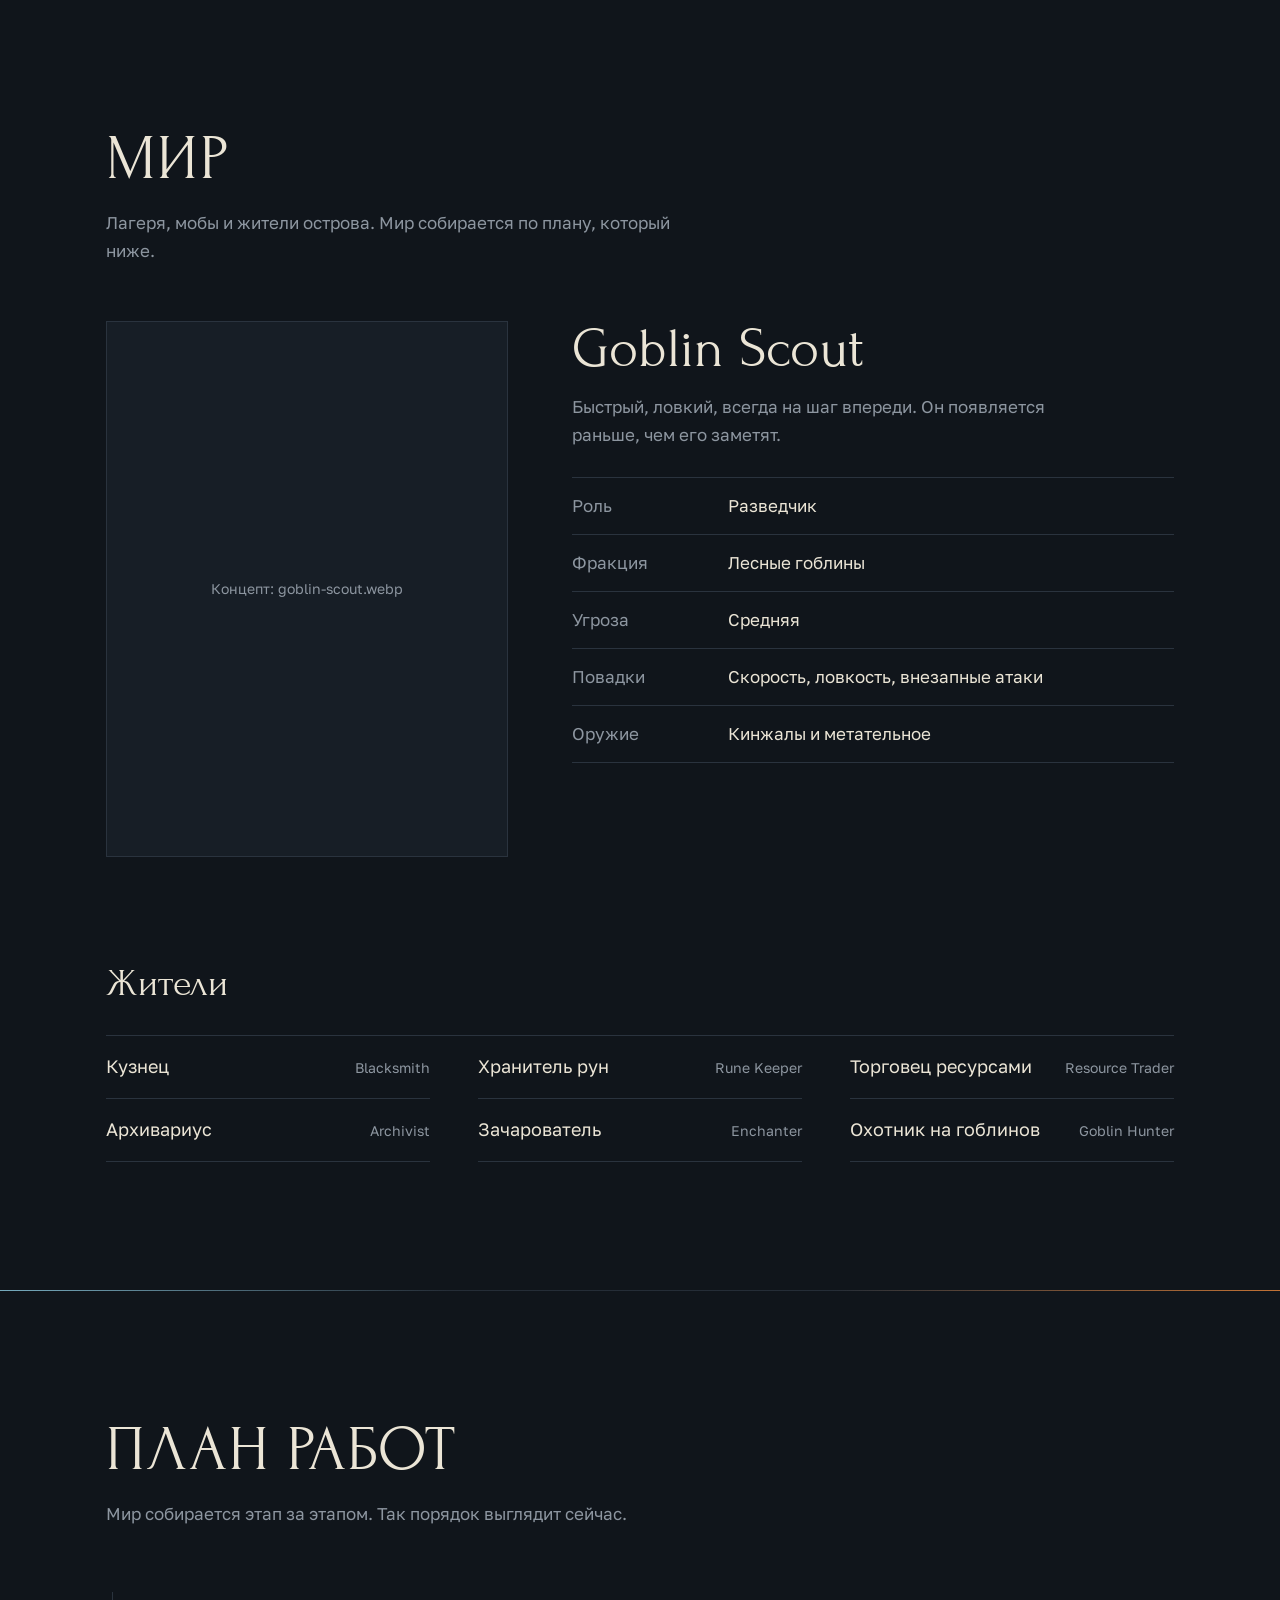
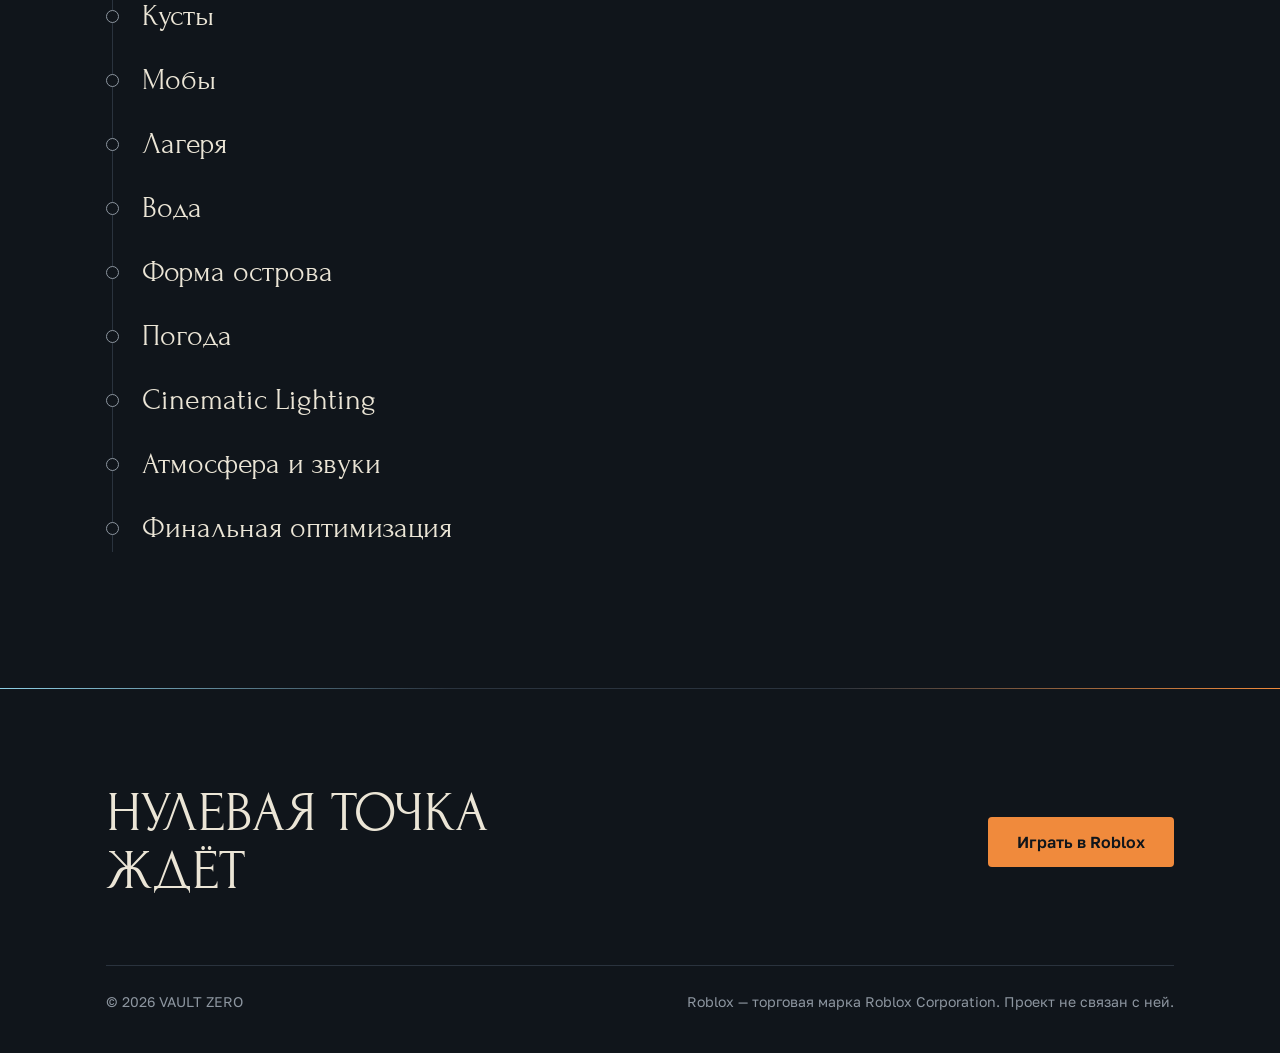
==== commit adb64961: "Add files via upload" ====
--- a/index.html
+++ b/index.html
@@ -225,6 +225,9 @@
     color: var(--ash); font-size: 14px; text-align: center; padding: 16px;
   }
   .shot.tall { aspect-ratio: 3 / 4; }
+  .shot.contain img { object-fit: contain; padding: 14px; }
+  .weapon .more { align-self: flex-start; color: var(--bone); text-decoration: underline; text-underline-offset: 5px; text-decoration-color: var(--line); transition: text-decoration-color .2s; }
+  .weapon .more:hover { text-decoration-color: var(--bone); }
 
   /* ---------- World ---------- */
   .dossier { display: grid; grid-template-columns: minmax(0, 0.8fr) minmax(0, 1.2fr); gap: clamp(24px, 5vw, 64px); align-items: start; }
@@ -268,7 +271,7 @@
     .arsenal { grid-template-columns: 1fr; }
     .weapon + .weapon { border-left: 0; border-top: 1px solid var(--line); }
     .dossier { grid-template-columns: 1fr; }
-    .site-nav a:not(.nav-play) { display: none; }
+    .site-nav a:not(.nav-play):not([data-keep]) { display: none; }
   }
   @media (max-width: 560px) {
     .ledger .lvl-col { display: none; }
@@ -339,6 +342,7 @@
       <a href="#arsenal">Арсенал</a>
       <a href="#world">Мир</a>
       <a href="#route">План</a>
+      <a href="wiki.html" data-keep>Вики</a>
       <a class="nav-play" data-link="roblox" href="https://www.roblox.com/games/78115785740379" target="_blank" rel="noopener">Играть</a>
     </nav>
   </div>
@@ -398,23 +402,24 @@
     <div class="wrap">
       <div class="sec-head">
         <h2>Арсенал</h2>
-        <p>Два главных клинка проекта.</p>
+        <p>Два главных оружия проекта.</p>
       </div>
 
       <div class="arsenal">
         <article class="weapon magma">
-          <figure class="shot">
-            <div class="slot">Скриншот: img/corebreaker.png</div>
-            <img src="img/corebreaker.png" alt="Corebreaker" loading="lazy" onerror="this.remove()">
+          <figure class="shot contain">
+            <div class="slot">Скриншот: corebreaker.webp</div>
+            <img src="corebreaker.webp" alt="Corebreaker" loading="lazy" onload="this.previousElementSibling.remove()" onerror="this.remove()">
           </figure>
           <h3>Corebreaker</h3>
-          <p>Клинок с выраженным магматическим ядром и острыми гранями с обеих сторон.</p>
+          <p>Боевая секира с магматическим ядром и острыми гранями с обеих сторон.</p>
+          <a class="more" href="wiki.html#/corebreaker">Страница в вики</a>
         </article>
 
         <article class="weapon frost">
           <figure class="shot">
-            <div class="slot">Скриншот: img/shatterheart.png</div>
-            <img src="img/shatterheart.png" alt="Shatterheart" loading="lazy" onerror="this.remove()">
+            <div class="slot">Скриншот: shatterheart.webp</div>
+            <img src="shatterheart.webp" alt="Shatterheart" loading="lazy" onload="this.previousElementSibling.remove()" onerror="this.remove()">
           </figure>
           <h3>Shatterheart</h3>
           <p>Меч с утверждённым дизайном. Руны и эффекты ещё в работе.</p>
@@ -443,8 +448,8 @@
 
       <div class="dossier">
         <figure class="shot tall">
-          <div class="slot">Концепт: img/goblin-scout.png</div>
-          <img src="img/goblin-scout.png" alt="Goblin Scout" loading="lazy" onerror="this.remove()">
+          <div class="slot">Концепт: goblin-scout.webp</div>
+          <img src="goblin-scout.webp" alt="Goblin Scout" loading="lazy" onload="this.previousElementSibling.remove()" onerror="this.remove()">
         </figure>
         <div>
           <h3>Goblin Scout</h3>
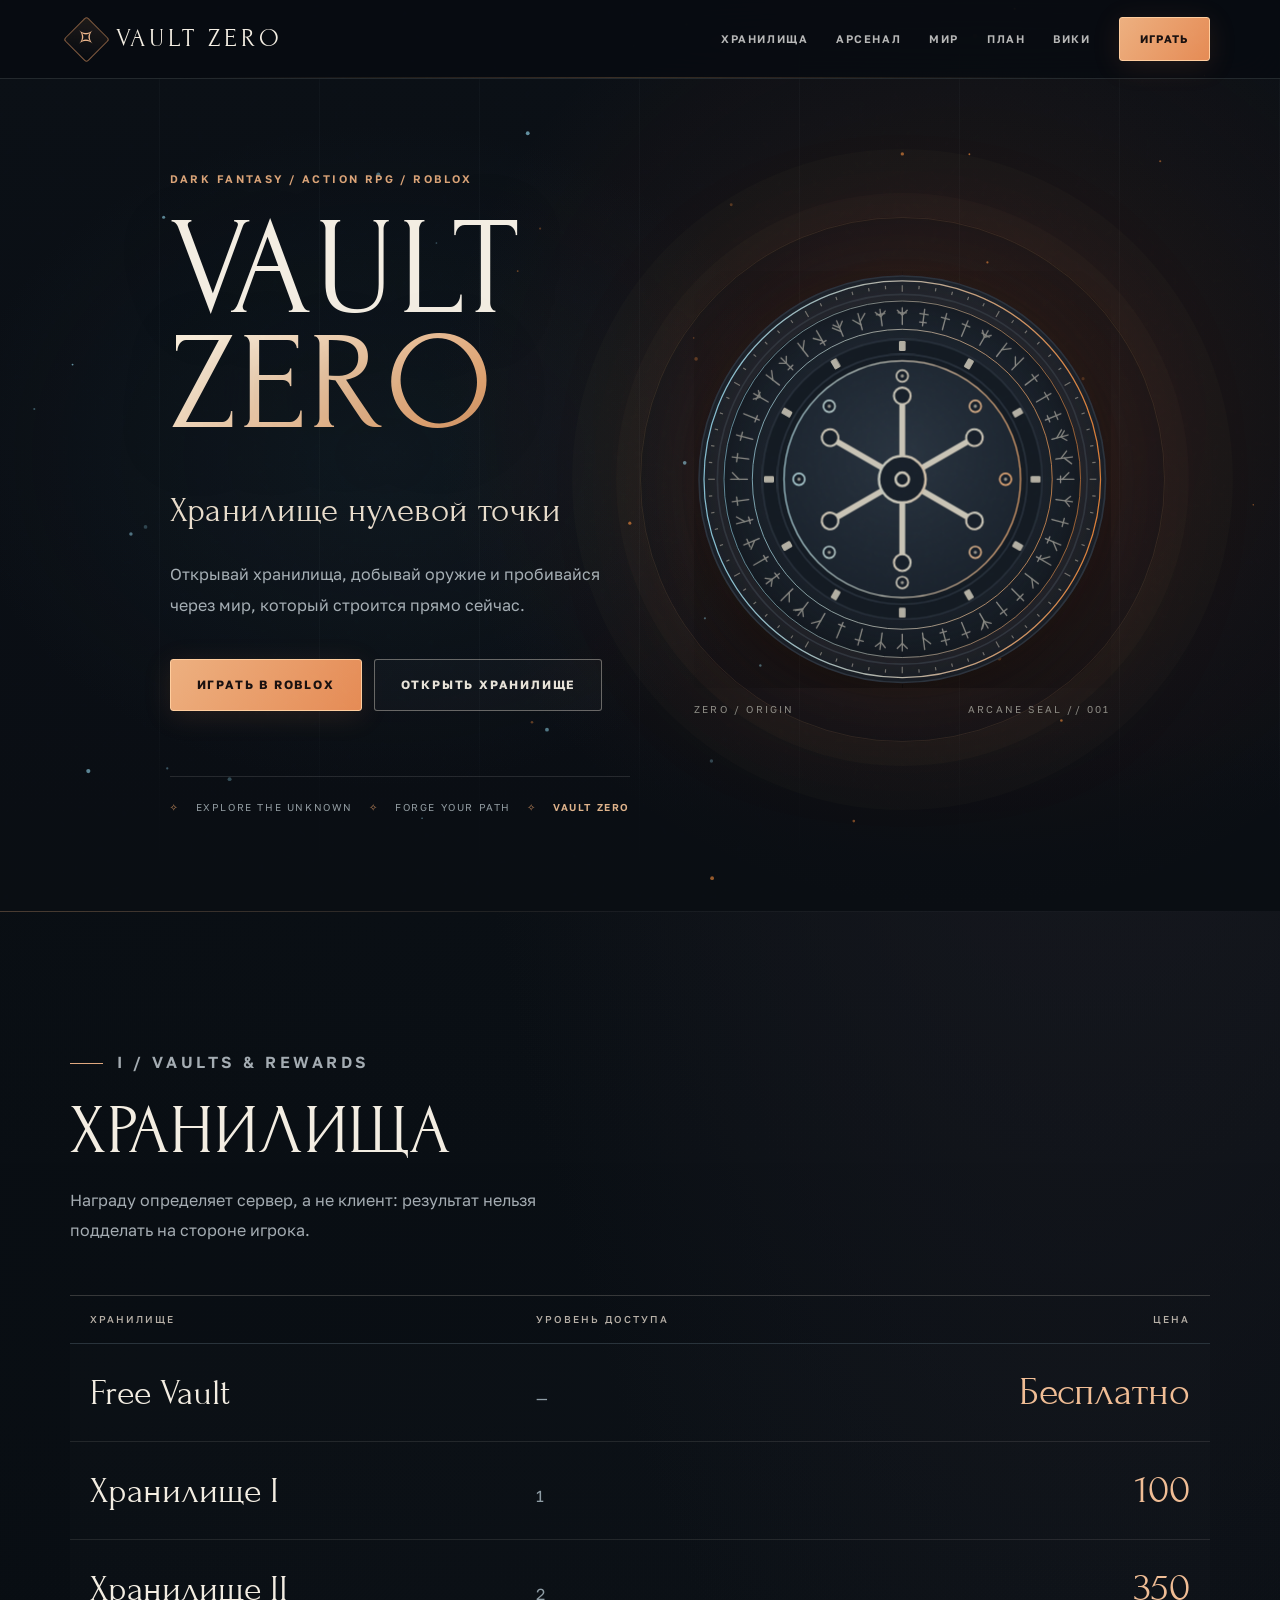
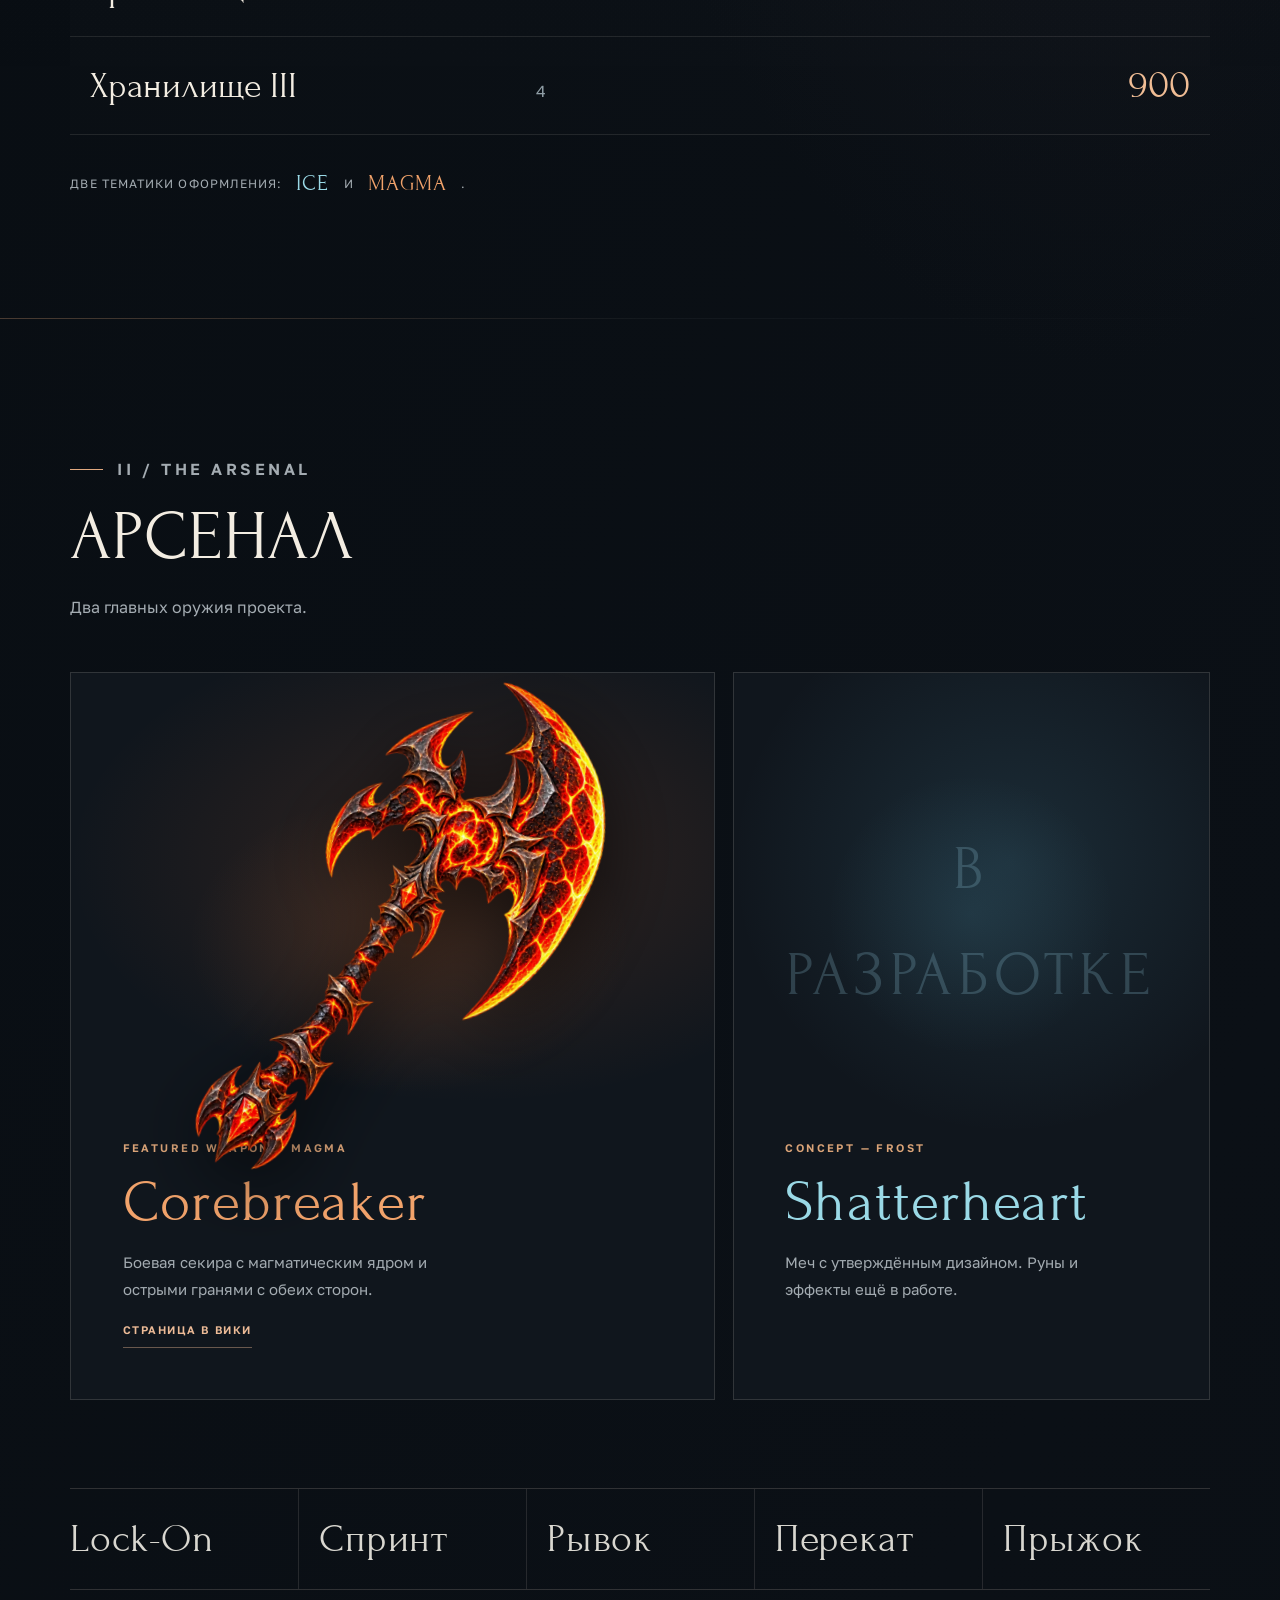
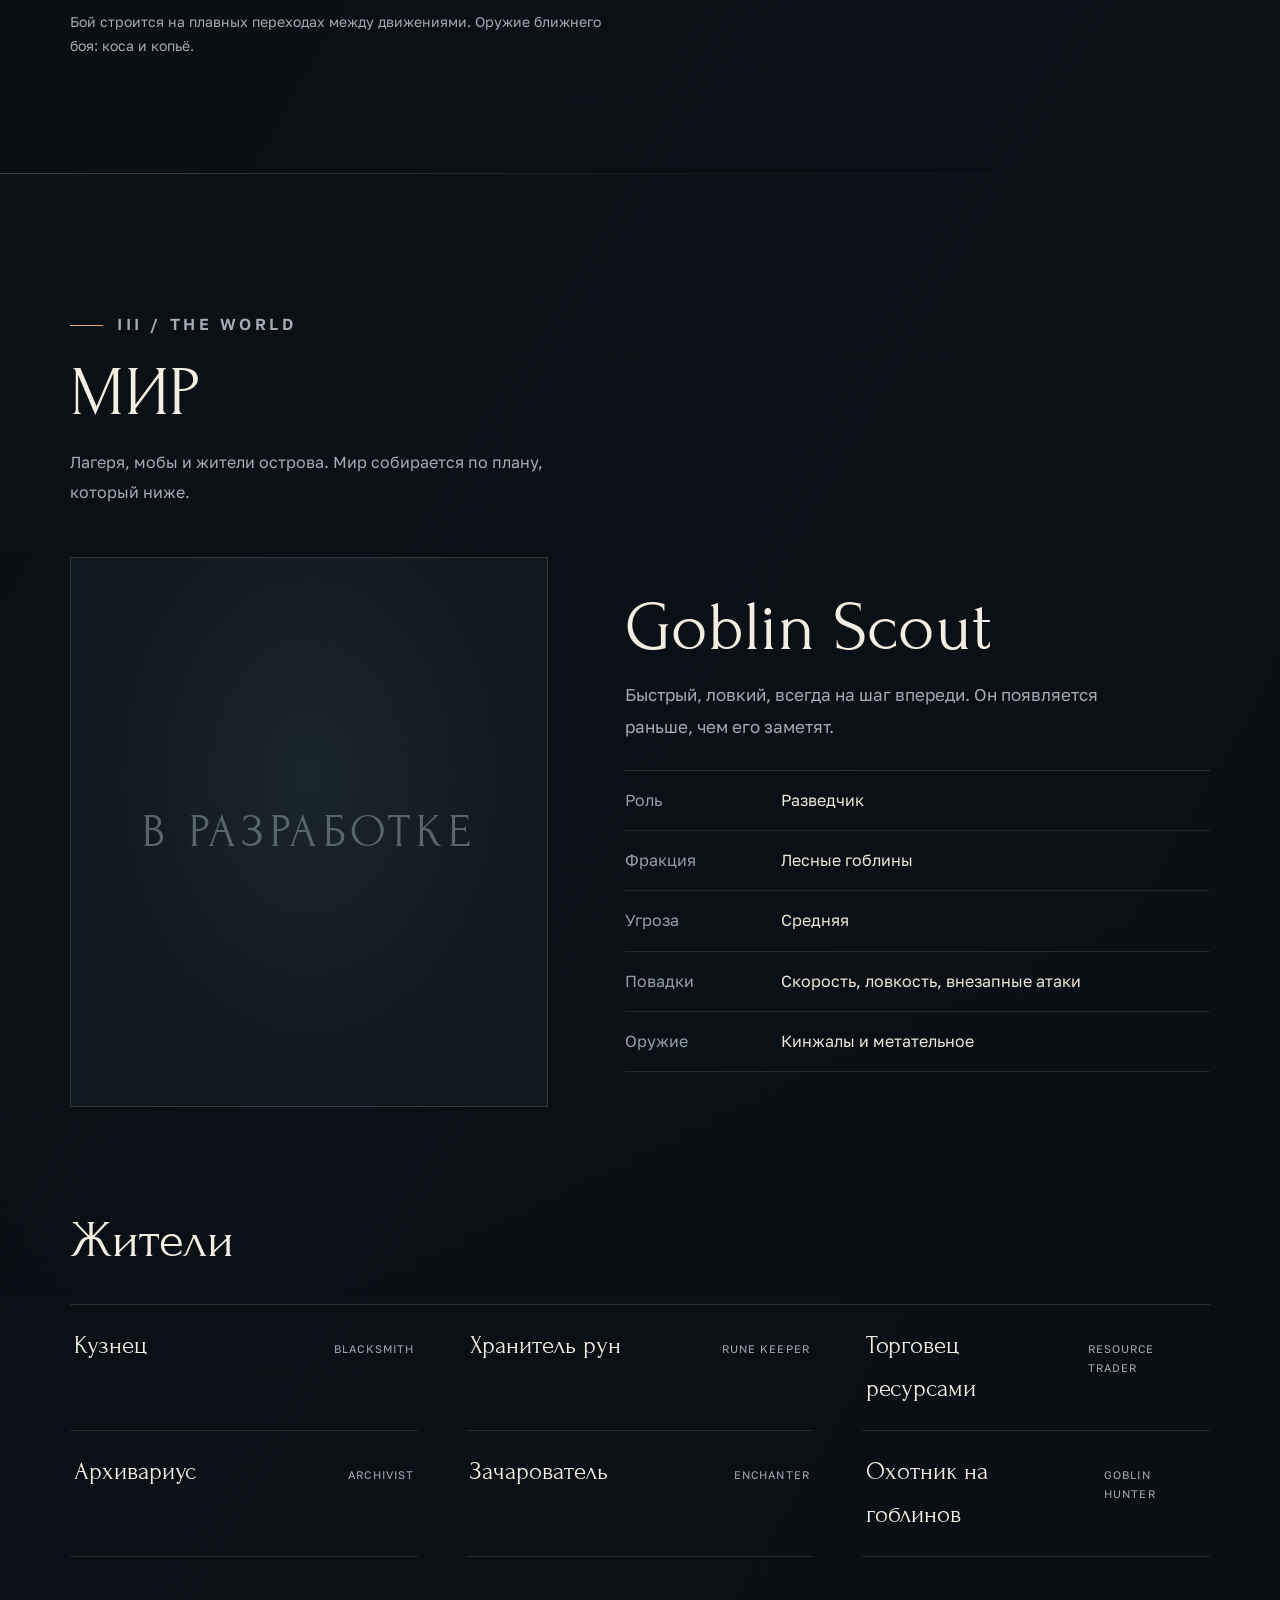
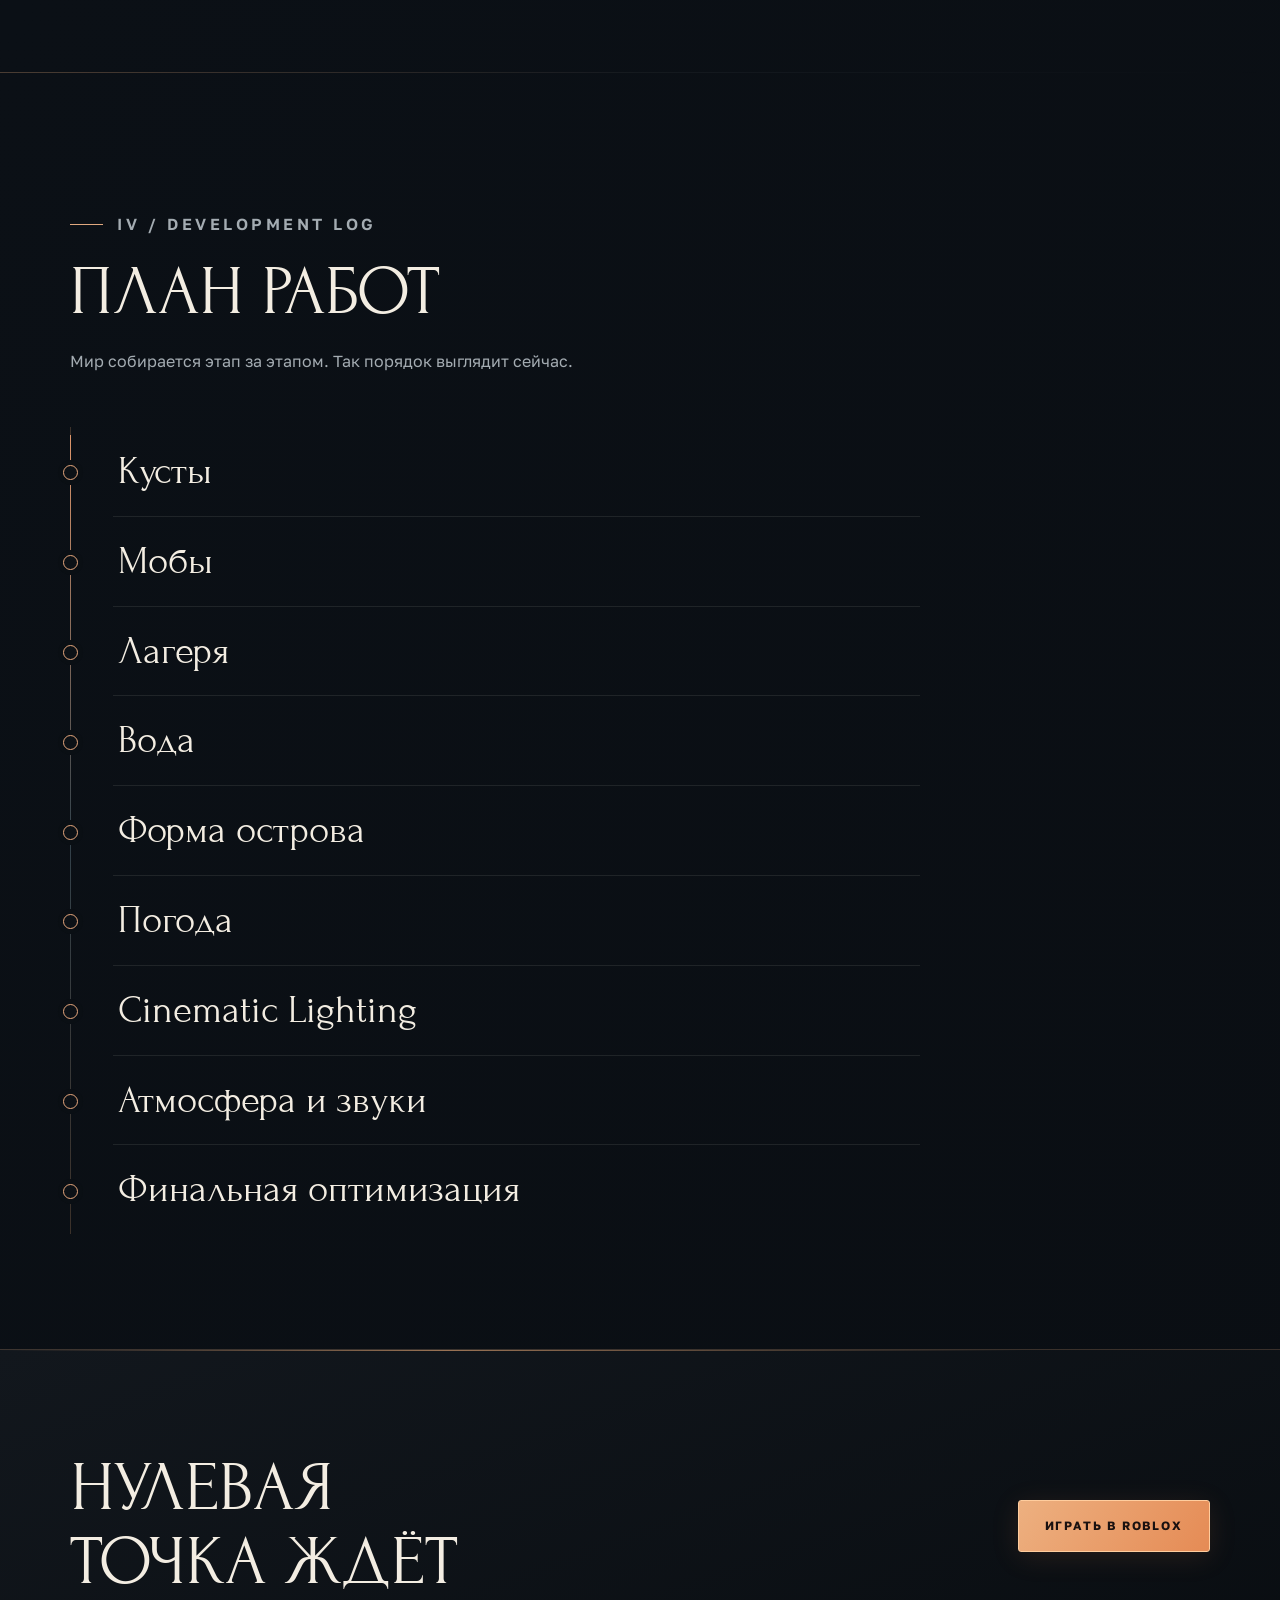
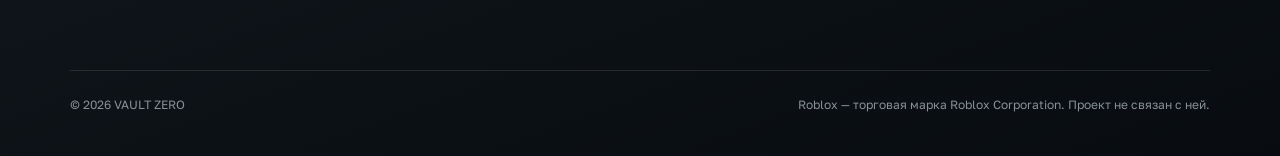
==== commit a31ab38a: "Add files via upload" ====
--- a/index.html
+++ b/index.html
@@ -1,19 +1,19 @@
 <!DOCTYPE html>
+
 <html lang="ru">
 <head>
-<meta charset="UTF-8">
-<meta name="viewport" content="width=device-width, initial-scale=1">
+<meta charset="utf-8"/>
+<meta content="width=device-width, initial-scale=1" name="viewport"/>
 <title>VAULT ZERO — Хранилище нулевой точки</title>
-<meta name="description" content="VAULT ZERO — Roblox-игра с хранилищами, оружием и боевой системой. Новости, арсенал и план разработки.">
-<meta name="theme-color" content="#10151b">
-<meta property="og:type" content="website">
-<meta property="og:title" content="VAULT ZERO — Хранилище нулевой точки">
-<meta property="og:description" content="Открывай хранилища, добывай оружие и пробивайся через мир, который строится прямо сейчас.">
-<link rel="icon" href="data:image/svg+xml,%3Csvg xmlns='http://www.w3.org/2000/svg' viewBox='0 0 64 64'%3E%3Ccircle cx='32' cy='32' r='28' fill='%2310151b' stroke='%23f08a3c' stroke-width='4'/%3E%3Ccircle cx='32' cy='32' r='8' fill='none' stroke='%238fd0e6' stroke-width='4'/%3E%3C/svg%3E">
-<link rel="preconnect" href="https://fonts.googleapis.com">
-<link rel="preconnect" href="https://fonts.gstatic.com" crossorigin>
-<link href="https://fonts.googleapis.com/css2?family=Forum&family=Golos+Text:wght@400;500;600&display=swap" rel="stylesheet">
-
+<meta content="VAULT ZERO — Roblox-игра с хранилищами, оружием и боевой системой. Новости, арсенал и план разработки." name="description"/>
+<meta content="#080d12" name="theme-color"/>
+<meta content="website" property="og:type"/>
+<meta content="VAULT ZERO — Хранилище нулевой точки" property="og:title"/>
+<meta content="Открывай хранилища, добывай оружие и пробивайся через мир, который строится прямо сейчас." property="og:description"/>
+<link href="data:image/svg+xml,%3Csvg xmlns='http://www.w3.org/2000/svg' viewBox='0 0 64 64'%3E%3Ccircle cx='32' cy='32' r='28' fill='%2310151b' stroke='%23f08a3c' stroke-width='4'/%3E%3Ccircle cx='32' cy='32' r='8' fill='none' stroke='%238fd0e6' stroke-width='4'/%3E%3C/svg%3E" rel="icon"/>
+<link href="https://fonts.googleapis.com" rel="preconnect"/>
+<link crossorigin="" href="https://fonts.gstatic.com" rel="preconnect"/>
+<link href="https://fonts.googleapis.com/css2?family=Forum&amp;family=Golos+Text:wght@400;500;600&amp;display=swap" rel="stylesheet"/>
 <style>
   :root {
     --base: #10151b;
@@ -284,239 +284,214 @@
     *, *::before, *::after { animation: none !important; transition: none !important; }
   }
 </style>
-</head>
-<body>
-
+<link href="vaultzero.css" rel="stylesheet"/></head>
+<body><div aria-hidden="true" class="progress-track"></div>
 <!-- Vault door artwork (shared by both halves of the door) -->
-<svg width="0" height="0" style="position:absolute" aria-hidden="true" focusable="false">
-  <defs>
-    <linearGradient id="gDual" gradientUnits="userSpaceOnUse" x1="20" y1="0" x2="480" y2="0">
-      <stop offset="0" stop-color="#8fd0e6"/>
-      <stop offset="0.5" stop-color="#c9c4b6"/>
-      <stop offset="1" stop-color="#f08a3c"/>
-    </linearGradient>
-    <radialGradient id="gIron" cx="50%" cy="42%" r="70%">
-      <stop offset="0" stop-color="#232c37"/>
-      <stop offset="1" stop-color="#141a21"/>
-    </radialGradient>
-    <radialGradient id="gPlate" cx="50%" cy="40%" r="70%">
-      <stop offset="0" stop-color="#2a3541"/>
-      <stop offset="1" stop-color="#18202a"/>
-    </radialGradient>
-  </defs>
-  <symbol id="door" viewBox="0 0 500 500">
-    <circle cx="250" cy="250" r="244" fill="url(#gIron)" stroke="#2a333e" stroke-width="2"/>
-    <circle cx="250" cy="250" r="238" fill="none" stroke="url(#gDual)" stroke-width="1.5" opacity="0.9"/>
-    <g id="ticks" stroke="#c9c4b6" stroke-width="1.4" opacity="0.5"></g>
-    <circle cx="250" cy="250" r="222" fill="none" stroke="#2a333e" stroke-width="2"/>
-
-    <g id="ringA">
-      <circle cx="250" cy="250" r="214" fill="none" stroke="url(#gDual)" stroke-width="1.2" opacity="0.8"/>
-      <circle cx="250" cy="250" r="180" fill="none" stroke="url(#gDual)" stroke-width="1.2" opacity="0.8"/>
-      <g id="runes" fill="none" stroke="#ebe5d6" stroke-width="1.6" stroke-linecap="round" opacity="0.62"></g>
-    </g>
-
-    <g id="ringB">
-      <circle cx="250" cy="250" r="168" fill="#151c24" stroke="#2a333e" stroke-width="2"/>
-      <g id="notches" fill="url(#gDual)" opacity="0.9"></g>
-      <circle cx="250" cy="250" r="150" fill="none" stroke="#2a333e" stroke-width="2"/>
-    </g>
-
-    <circle cx="250" cy="250" r="142" fill="url(#gPlate)" stroke="url(#gDual)" stroke-width="1.5"/>
-    <g id="bolts"></g>
-
-    <g id="wheel">
-      <g id="spokes" stroke="url(#gDual)" stroke-width="7" stroke-linecap="round"></g>
-      <g id="knobs" fill="#18202a" stroke="url(#gDual)" stroke-width="2.5"></g>
-    </g>
-    <circle cx="250" cy="250" r="28" fill="#18202a" stroke="url(#gDual)" stroke-width="3"/>
-    <circle cx="250" cy="250" r="8" fill="none" stroke="url(#gDual)" stroke-width="3"/>
-  </symbol>
+<svg aria-hidden="true" focusable="false" height="0" style="position:absolute" width="0">
+<defs>
+<lineargradient gradientunits="userSpaceOnUse" id="gDual" x1="20" x2="480" y1="0" y2="0">
+<stop offset="0" stop-color="#8fd0e6"></stop>
+<stop offset="0.5" stop-color="#c9c4b6"></stop>
+<stop offset="1" stop-color="#f08a3c"></stop>
+</lineargradient>
+<radialgradient cx="50%" cy="42%" id="gIron" r="70%">
+<stop offset="0" stop-color="#232c37"></stop>
+<stop offset="1" stop-color="#141a21"></stop>
+</radialgradient>
+<radialgradient cx="50%" cy="40%" id="gPlate" r="70%">
+<stop offset="0" stop-color="#2a3541"></stop>
+<stop offset="1" stop-color="#18202a"></stop>
+</radialgradient>
+</defs>
+<symbol id="door" viewbox="0 0 500 500">
+<circle cx="250" cy="250" fill="url(#gIron)" r="244" stroke="#2a333e" stroke-width="2"></circle>
+<circle cx="250" cy="250" fill="none" opacity="0.9" r="238" stroke="url(#gDual)" stroke-width="1.5"></circle>
+<g id="ticks" opacity="0.5" stroke="#c9c4b6" stroke-width="1.4"></g>
+<circle cx="250" cy="250" fill="none" r="222" stroke="#2a333e" stroke-width="2"></circle>
+<g id="ringA">
+<circle cx="250" cy="250" fill="none" opacity="0.8" r="214" stroke="url(#gDual)" stroke-width="1.2"></circle>
+<circle cx="250" cy="250" fill="none" opacity="0.8" r="180" stroke="url(#gDual)" stroke-width="1.2"></circle>
+<g fill="none" id="runes" opacity="0.62" stroke="#ebe5d6" stroke-linecap="round" stroke-width="1.6"></g>
+</g>
+<g id="ringB">
+<circle cx="250" cy="250" fill="#151c24" r="168" stroke="#2a333e" stroke-width="2"></circle>
+<g fill="url(#gDual)" id="notches" opacity="0.9"></g>
+<circle cx="250" cy="250" fill="none" r="150" stroke="#2a333e" stroke-width="2"></circle>
+</g>
+<circle cx="250" cy="250" fill="url(#gPlate)" r="142" stroke="url(#gDual)" stroke-width="1.5"></circle>
+<g id="bolts"></g>
+<g id="wheel">
+<g id="spokes" stroke="url(#gDual)" stroke-linecap="round" stroke-width="7"></g>
+<g fill="#18202a" id="knobs" stroke="url(#gDual)" stroke-width="2.5"></g>
+</g>
+<circle cx="250" cy="250" fill="#18202a" r="28" stroke="url(#gDual)" stroke-width="3"></circle>
+<circle cx="250" cy="250" fill="none" r="8" stroke="url(#gDual)" stroke-width="3"></circle>
+</symbol>
 </svg>
-
 <header class="site-head">
-  <div class="wrap">
-    <a class="brand" href="#top" aria-label="VAULT ZERO, к началу страницы">VAULT ZERO</a>
-    <nav class="site-nav" aria-label="Разделы">
-      <a href="#vaults">Хранилища</a>
-      <a href="#arsenal">Арсенал</a>
-      <a href="#world">Мир</a>
-      <a href="#route">План</a>
-      <a href="wiki.html" data-keep>Вики</a>
-      <a class="nav-play" data-link="roblox" href="https://www.roblox.com/games/78115785740379" target="_blank" rel="noopener">Играть</a>
-    </nav>
-  </div>
+<div class="wrap">
+<a aria-label="VAULT ZERO, к началу страницы" class="brand" href="#top">VAULT ZERO</a>
+<nav aria-label="Разделы" class="site-nav">
+<a href="#vaults">Хранилища</a>
+<a href="#arsenal">Арсенал</a>
+<a href="#world">Мир</a>
+<a href="#route">План</a>
+<a data-keep="" href="wiki.html">Вики</a>
+<a class="nav-play" data-link="roblox" href="https://www.roblox.com/games/78115785740379" rel="noopener" target="_blank">Играть</a>
+</nav>
+</div>
 </header>
-
 <main id="top">
-
-  <section class="hero" id="hero">
-    <canvas id="fx" aria-hidden="true"></canvas>
-    <div class="wrap hero-grid">
-      <div class="hero-copy">
-        <h1 class="title"><span>Vault</span><span>Zero</span></h1>
-        <p class="tagline">Хранилище нулевой точки</p>
-        <p class="lede">Открывай хранилища, добывай оружие и пробивайся через мир, который строится прямо сейчас.</p>
-        <div class="actions">
-          <a class="btn btn-primary" data-link="roblox" href="https://www.roblox.com/games/78115785740379" target="_blank" rel="noopener">Играть в Roblox</a>
-          <button class="btn btn-ghost" id="openBtn" type="button" aria-expanded="false" aria-controls="core">Открыть хранилище</button>
-        </div>
-      </div>
-
-      <div class="vault" id="vault">
-        <div class="core" id="core" inert>
-          <h2>Хранилище открыто</h2>
-          <p>Награды ждут внутри игры.</p>
-          <a class="btn btn-primary" data-link="roblox" href="https://www.roblox.com/games/78115785740379" target="_blank" rel="noopener">Войти в игру</a>
-        </div>
-        <svg class="door door-l" viewBox="0 0 500 500" aria-hidden="true" focusable="false"><use href="#door"/></svg>
-        <svg class="door door-r" viewBox="0 0 500 500" aria-hidden="true" focusable="false"><use href="#door"/></svg>
-      </div>
-    </div>
-  </section>
-
-  <section class="sec" id="vaults">
-    <div class="wrap">
-      <div class="sec-head">
-        <h2>Хранилища</h2>
-        <p>Награду определяет сервер, а не клиент: результат нельзя подделать на стороне игрока.</p>
-      </div>
-
-      <table class="ledger">
-        <thead>
-          <tr><th>Хранилище</th><th class="lvl-col">Уровень доступа</th><th>Цена</th></tr>
-        </thead>
-        <tbody>
-          <tr><td class="name">Free Vault</td><td class="lvl lvl-col">—</td><td class="price">Бесплатно</td></tr>
-          <tr><td class="name">Хранилище I</td><td class="lvl lvl-col">1</td><td class="price">100</td></tr>
-          <tr><td class="name">Хранилище II</td><td class="lvl lvl-col">2</td><td class="price">350</td></tr>
-          <tr><td class="name">Хранилище III</td><td class="lvl lvl-col">4</td><td class="price">900</td></tr>
-        </tbody>
-      </table>
-
-      <p class="themes">Две тематики оформления: <span class="ice">Ice</span> и <span class="mag">Magma</span>.</p>
-    </div>
-  </section>
-
-  <section class="sec" id="arsenal">
-    <div class="wrap">
-      <div class="sec-head">
-        <h2>Арсенал</h2>
-        <p>Два главных оружия проекта.</p>
-      </div>
-
-      <div class="arsenal">
-        <article class="weapon magma">
-          <figure class="shot contain">
-            <div class="slot">Скриншот: corebreaker.webp</div>
-            <img src="corebreaker.webp" alt="Corebreaker" loading="lazy" onload="this.previousElementSibling.remove()" onerror="this.remove()">
-          </figure>
-          <h3>Corebreaker</h3>
-          <p>Боевая секира с магматическим ядром и острыми гранями с обеих сторон.</p>
-          <a class="more" href="wiki.html#/corebreaker">Страница в вики</a>
-        </article>
-
-        <article class="weapon frost">
-          <figure class="shot">
-            <div class="slot">Скриншот: shatterheart.webp</div>
-            <img src="shatterheart.webp" alt="Shatterheart" loading="lazy" onload="this.previousElementSibling.remove()" onerror="this.remove()">
-          </figure>
-          <h3>Shatterheart</h3>
-          <p>Меч с утверждённым дизайном. Руны и эффекты ещё в работе.</p>
-        </article>
-      </div>
-
-      <div style="height: clamp(48px, 7vw, 88px)"></div>
-
-      <ul class="moves">
-        <li>Lock-On</li>
-        <li>Спринт</li>
-        <li>Рывок</li>
-        <li>Перекат</li>
-        <li>Прыжок</li>
-      </ul>
-      <p class="moves-note">Бой строится на плавных переходах между движениями. Оружие ближнего боя: коса и копьё.</p>
-    </div>
-  </section>
-
-  <section class="sec" id="world">
-    <div class="wrap">
-      <div class="sec-head">
-        <h2>Мир</h2>
-        <p>Лагеря, мобы и жители острова. Мир собирается по плану, который ниже.</p>
-      </div>
-
-      <div class="dossier">
-        <figure class="shot tall">
-          <div class="slot">Концепт: goblin-scout.webp</div>
-          <img src="goblin-scout.webp" alt="Goblin Scout" loading="lazy" onload="this.previousElementSibling.remove()" onerror="this.remove()">
-        </figure>
-        <div>
-          <h3>Goblin Scout</h3>
-          <p class="blurb">Быстрый, ловкий, всегда на шаг впереди. Он появляется раньше, чем его заметят.</p>
-          <dl class="stats">
-            <div><dt>Роль</dt><dd>Разведчик</dd></div>
-            <div><dt>Фракция</dt><dd>Лесные гоблины</dd></div>
-            <div><dt>Угроза</dt><dd>Средняя</dd></div>
-            <div><dt>Повадки</dt><dd>Скорость, ловкость, внезапные атаки</dd></div>
-            <div><dt>Оружие</dt><dd>Кинжалы и метательное</dd></div>
-          </dl>
-        </div>
-      </div>
-
-      <h3 class="npc-title">Жители</h3>
-      <ul class="npcs">
-        <li><span class="ru">Кузнец</span><span class="en">Blacksmith</span></li>
-        <li><span class="ru">Хранитель рун</span><span class="en">Rune Keeper</span></li>
-        <li><span class="ru">Торговец ресурсами</span><span class="en">Resource Trader</span></li>
-        <li><span class="ru">Архивариус</span><span class="en">Archivist</span></li>
-        <li><span class="ru">Зачарователь</span><span class="en">Enchanter</span></li>
-        <li><span class="ru">Охотник на гоблинов</span><span class="en">Goblin Hunter</span></li>
-      </ul>
-    </div>
-  </section>
-
-  <section class="sec" id="route">
-    <div class="wrap">
-      <div class="sec-head">
-        <h2>План работ</h2>
-        <p>Мир собирается этап за этапом. Так порядок выглядит сейчас.</p>
-      </div>
-
-      <!-- Статус этапа: добавь класс "done" (готово) или "now" (в работе) к нужному пункту -->
-      <ol class="route">
-        <li>Кусты</li>
-        <li>Мобы</li>
-        <li>Лагеря</li>
-        <li>Вода</li>
-        <li>Форма острова</li>
-        <li>Погода</li>
-        <li>Cinematic Lighting</li>
-        <li>Атмосфера и звуки</li>
-        <li>Финальная оптимизация</li>
-      </ol>
-    </div>
-  </section>
-
+<section class="hero" id="hero">
+<canvas aria-hidden="true" id="fx"></canvas>
+<div class="wrap hero-grid">
+<div class="hero-copy"><p class="eyebrow">DARK FANTASY  /  ACTION RPG  /  ROBLOX</p>
+<h1 class="title"><span>Vault</span><span>Zero</span></h1>
+<p class="tagline">Хранилище нулевой точки</p>
+<p class="lede">Открывай хранилища, добывай оружие и пробивайся через мир, который строится прямо сейчас.</p>
+<div class="actions">
+<a class="btn btn-primary" data-link="roblox" href="https://www.roblox.com/games/78115785740379" rel="noopener" target="_blank">Играть в Roblox</a>
+<button aria-controls="core" aria-expanded="false" class="btn btn-ghost" id="openBtn" type="button">Открыть хранилище</button>
+</div>
+<div class="hero-subnote"><span class="diamond">✧</span><span>Explore the unknown</span><span class="diamond">✧</span><span>Forge your path</span><span class="diamond">✧</span><strong>VAULT ZERO</strong></div></div>
+<div class="vault" id="vault">
+<div class="core" id="core" inert="">
+<h2>Хранилище открыто</h2>
+<p>Награды ждут внутри игры.</p>
+<a class="btn btn-primary" data-link="roblox" href="https://www.roblox.com/games/78115785740379" rel="noopener" target="_blank">Войти в игру</a>
+</div>
+<svg aria-hidden="true" class="door door-l" focusable="false" viewbox="0 0 500 500"><use href="#door"></use></svg>
+<svg aria-hidden="true" class="door door-r" focusable="false" viewbox="0 0 500 500"><use href="#door"></use></svg>
+<div class="hero-right-mark"><span>ZERO / ORIGIN</span><span>ARCANE SEAL // 001</span></div></div>
+</div>
+</section>
+<section class="sec" id="vaults">
+<div class="wrap">
+<div class="sec-head"><p class="section-mark">I / VAULTS &amp; REWARDS</p>
+<h2>Хранилища</h2>
+<p>Награду определяет сервер, а не клиент: результат нельзя подделать на стороне игрока.</p>
+</div>
+<table class="ledger">
+<thead>
+<tr><th>Хранилище</th><th class="lvl-col">Уровень доступа</th><th>Цена</th></tr>
+</thead>
+<tbody>
+<tr><td class="name">Free Vault</td><td class="lvl lvl-col">—</td><td class="price">Бесплатно</td></tr>
+<tr><td class="name">Хранилище I</td><td class="lvl lvl-col">1</td><td class="price">100</td></tr>
+<tr><td class="name">Хранилище II</td><td class="lvl lvl-col">2</td><td class="price">350</td></tr>
+<tr><td class="name">Хранилище III</td><td class="lvl lvl-col">4</td><td class="price">900</td></tr>
+</tbody>
+</table>
+<p class="themes">Две тематики оформления: <span class="ice">Ice</span> и <span class="mag">Magma</span>.</p>
+</div>
+</section>
+<section class="sec" id="arsenal">
+<div class="wrap">
+<div class="sec-head"><p class="section-mark">II / THE ARSENAL</p>
+<h2>Арсенал</h2>
+<p>Два главных оружия проекта.</p>
+</div>
+<div class="arsenal">
+<article class="weapon magma"><div class="eyebrow">FEATURED WEAPON  —  MAGMA</div>
+<figure class="shot contain">
+<div class="slot">Скриншот: corebreaker.webp</div>
+<img alt="Corebreaker" decoding="async" loading="lazy" onerror="this.remove()" onload="this.previousElementSibling.remove()" src="corebreaker.webp"/>
+</figure>
+<h3>Corebreaker</h3>
+<p>Боевая секира с магматическим ядром и острыми гранями с обеих сторон.</p>
+<a class="more" href="wiki.html#/corebreaker">Страница в вики</a>
+</article>
+<article class="weapon frost"><div class="eyebrow">CONCEPT  —  FROST</div>
+<figure class="shot">
+<div class="slot">В разработке</div>
+
+</figure>
+<h3>Shatterheart</h3>
+<p>Меч с утверждённым дизайном. Руны и эффекты ещё в работе.</p>
+</article>
+</div>
+<div style="height: clamp(48px, 7vw, 88px)"></div>
+<ul class="moves">
+<li>Lock-On</li>
+<li>Спринт</li>
+<li>Рывок</li>
+<li>Перекат</li>
+<li>Прыжок</li>
+</ul>
+<p class="moves-note">Бой строится на плавных переходах между движениями. Оружие ближнего боя: коса и копьё.</p>
+</div>
+</section>
+<section class="sec" id="world">
+<div class="wrap">
+<div class="sec-head"><p class="section-mark">III / THE WORLD</p>
+<h2>Мир</h2>
+<p>Лагеря, мобы и жители острова. Мир собирается по плану, который ниже.</p>
+</div>
+<div class="dossier">
+<figure class="shot tall">
+<div class="slot">В разработке</div>
+
+</figure>
+<div>
+<h3>Goblin Scout</h3>
+<p class="blurb">Быстрый, ловкий, всегда на шаг впереди. Он появляется раньше, чем его заметят.</p>
+<dl class="stats">
+<div><dt>Роль</dt><dd>Разведчик</dd></div>
+<div><dt>Фракция</dt><dd>Лесные гоблины</dd></div>
+<div><dt>Угроза</dt><dd>Средняя</dd></div>
+<div><dt>Повадки</dt><dd>Скорость, ловкость, внезапные атаки</dd></div>
+<div><dt>Оружие</dt><dd>Кинжалы и метательное</dd></div>
+</dl>
+</div>
+</div>
+<h3 class="npc-title">Жители</h3>
+<ul class="npcs">
+<li><span class="ru">Кузнец</span><span class="en">Blacksmith</span></li>
+<li><span class="ru">Хранитель рун</span><span class="en">Rune Keeper</span></li>
+<li><span class="ru">Торговец ресурсами</span><span class="en">Resource Trader</span></li>
+<li><span class="ru">Архивариус</span><span class="en">Archivist</span></li>
+<li><span class="ru">Зачарователь</span><span class="en">Enchanter</span></li>
+<li><span class="ru">Охотник на гоблинов</span><span class="en">Goblin Hunter</span></li>
+</ul>
+</div>
+</section>
+<section class="sec" id="route">
+<div class="wrap">
+<div class="sec-head"><p class="section-mark">IV / DEVELOPMENT LOG</p>
+<h2>План работ</h2>
+<p>Мир собирается этап за этапом. Так порядок выглядит сейчас.</p>
+</div>
+<!-- Статус этапа: добавь класс "done" (готово) или "now" (в работе) к нужному пункту -->
+<ol class="route">
+<li>Кусты</li>
+<li>Мобы</li>
+<li>Лагеря</li>
+<li>Вода</li>
+<li>Форма острова</li>
+<li>Погода</li>
+<li>Cinematic Lighting</li>
+<li>Атмосфера и звуки</li>
+<li>Финальная оптимизация</li>
+</ol>
+</div>
+</section>
 </main>
-
 <footer class="site-foot">
-  <div class="wrap">
-    <div class="foot-cta">
-      <h2>Нулевая точка ждёт</h2>
-      <div class="links">
-        <a class="btn btn-primary" data-link="roblox" href="https://www.roblox.com/games/78115785740379" target="_blank" rel="noopener">Играть в Roblox</a>
-        <a class="btn btn-ghost" data-link="discord" href="#" target="_blank" rel="noopener" hidden>Discord</a>
-        <a class="btn btn-ghost" data-link="email" href="#" hidden>Написать нам</a>
-      </div>
-    </div>
-    <div class="fine">
-      <span>© 2026 VAULT ZERO</span>
-      <span>Roblox — торговая марка Roblox Corporation. Проект не связан с ней.</span>
-    </div>
-  </div>
+<div class="wrap">
+<div class="foot-cta">
+<h2>Нулевая точка ждёт</h2>
+<div class="links">
+<a class="btn btn-primary" data-link="roblox" href="https://www.roblox.com/games/78115785740379" rel="noopener" target="_blank">Играть в Roblox</a>
+<a class="btn btn-ghost" data-link="discord" hidden="" href="#" rel="noopener" target="_blank">Discord</a>
+<a class="btn btn-ghost" data-link="email" hidden="" href="#">Написать нам</a>
+</div>
+</div>
+<div class="fine">
+<span>© 2026 VAULT ZERO</span>
+<span>Roblox — торговая марка Roblox Corporation. Проект не связан с ней.</span>
+</div>
+</div>
 </footer>
-
 <script>
 (function () {
   "use strict";
@@ -708,6 +683,19 @@
   }
 })();
 </script>
-
-</body>
+<script>
+(function(){
+  var bar=document.querySelector('.progress-track');
+  var scheduled=false;
+  function paint(){
+    var h=document.documentElement;
+    var span=Math.max(1,h.scrollHeight-innerHeight);
+    bar.style.width=(100*Math.max(0,Math.min(1,scrollY/span))).toFixed(2)+'%';
+    scheduled=false;
+  }
+  addEventListener('scroll',function(){if(!scheduled){scheduled=true;requestAnimationFrame(paint)}},{passive:true});
+  addEventListener('resize',paint,{passive:true});
+  addEventListener('hashchange',function(){requestAnimationFrame(paint)});
+  paint();
+})();</script></body>
 </html>
--- a/vaultzero.css
+++ b/vaultzero.css
@@ -0,0 +1,213 @@
+/* VAULT ZERO — Obsidian Edition / responsive visual system */
+:root{--base:#080d12;--panel:#111920;--line:#29333b;--bone:#f3ede2;--ash:#a3abb1;--magma:#f2a36b;--frost:#9ad9e6;--acc:#f2a36b;--acc-rgb:242,163,107;--max:1440px;--pad:clamp(22px,5.5vw,96px);--display:"Forum",Georgia,serif;--body:"Golos Text",system-ui,sans-serif}
+*,*::before,*::after{box-sizing:border-box}
+html{scroll-padding-top:90px}
+body{background:#080d12;background-image:radial-gradient(ellipse 70% 40% at 85% 0%,#1b1b22 0%,transparent 75%),linear-gradient(120deg,#080d12,#0b1016 55%,#0a0e13);color:var(--bone);font-size:16px;line-height:1.7;overflow-x:hidden}
+body::after{content:"";position:fixed;inset:0;z-index:100;pointer-events:none;opacity:.12;background-image:url("data:image/svg+xml,%3Csvg viewBox='0 0 180 180' xmlns='http://www.w3.org/2000/svg'%3E%3Cfilter id='n'%3E%3CfeTurbulence type='fractalNoise' baseFrequency='.73' numOctaves='3' stitchTiles='stitch'/%3E%3C/filter%3E%3Crect width='100%25' height='100%25' opacity='.21' filter='url(%23n)'/%3E%3C/svg%3E");mix-blend-mode:soft-light}
+::selection{background:rgba(242,163,107,.35);color:#fff}
+button,input{font:inherit}
+a,button{-webkit-tap-highlight-color:transparent}
+[hidden]{display:none!important}
+.wrap{max-width:var(--max)}
+:focus-visible{outline:2px solid #d0e9f1;outline-offset:4px}
+/* brand and navigation */
+.site-head{z-index:70;background:rgba(7,11,16,.77);border-bottom:1px solid rgba(204,215,218,.14);backdrop-filter:blur(24px) saturate(1.25);-webkit-backdrop-filter:blur(24px) saturate(1.25)}
+.site-head::after{content:"";position:absolute;left:0;right:0;bottom:0;height:1px;background:linear-gradient(90deg,transparent 14%,rgba(240,173,107,.22) 48%,transparent 86%);pointer-events:none}
+.site-head .wrap{height:78px;gap:22px}
+.brand{font-family:var(--display);font-size:clamp(20px,2vw,29px);letter-spacing:.15em;display:inline-flex;gap:13px;align-items:center;color:#f4eee3;text-decoration:none;line-height:1}
+.brand::before{content:"✧";display:inline-grid;place-items:center;width:33px;height:33px;flex-shrink:0;border:1px solid rgba(242,163,107,.5);color:#eeb68b;background:linear-gradient(145deg,rgba(242,163,107,.1),transparent);font-size:25px;line-height:1;transform:rotate(45deg);border-radius:3px}
+.site-nav{gap:clamp(14px,2.2vw,34px);font-size:12px}
+.site-nav a{font-family:var(--body);font-size:11px!important;letter-spacing:.14em;text-transform:uppercase;font-weight:600;color:#b8b8b8!important;position:relative;white-space:nowrap}
+.site-nav a:not(.nav-play)::after{content:"";height:1px;position:absolute;bottom:-9px;left:0;right:100%;background:#f2ad7a;transition:right .25s}
+.site-nav a:hover:not(.nav-play)::after,.site-nav a[aria-current="page"]::after{right:0}
+.site-nav a[aria-current="page"],.site-nav a:hover{color:#fff!important}
+.site-nav .nav-play,.btn-primary{background:linear-gradient(125deg,#edb080,#e58b55)!important;border:1px solid #ffcd9e!important;color:#1a1110!important;box-shadow:0 5px 28px rgba(227,124,68,.13);font-weight:700!important}
+.site-nav .nav-play{padding:12px 20px;border-radius:3px;letter-spacing:.12em}
+.site-nav .nav-play:hover,.btn-primary:hover{background:linear-gradient(125deg,#f6c49a,#f2a36b)!important;box-shadow:0 6px 36px rgba(227,124,68,.25)}
+/* shared shapes */
+.btn{min-height:52px;padding:16px 26px;border-radius:3px;font-size:12px;letter-spacing:.15em;text-transform:uppercase;font-weight:700;gap:12px;transition:transform .25s,box-shadow .25s,border-color .25s,background .25s}
+.btn:hover{transform:translateY(-2px)}
+.btn-ghost{border:1px solid rgba(233,224,212,.4)!important;color:#e7e2d8;background:rgba(255,255,255,.025)}
+.btn-ghost:hover{border-color:var(--magma)!important;background:rgba(242,163,107,.09)}
+.section-mark{display:flex;align-items:center;gap:14px;text-transform:uppercase;font-size:11px;letter-spacing:.22em;font-weight:600;color:#dfaa82;margin-bottom:20px}
+.section-mark::before{content:"";width:33px;height:1px;background:#e0a87f}
+.section-mark.light{color:#a5cbd3}
+.section-mark.light::before{background:#90c8d3}
+.eyebrow{font-size:11px;text-transform:uppercase;letter-spacing:.22em;color:#dba478;font-weight:600}
+.microline{font-size:10px;letter-spacing:.2em;text-transform:uppercase;color:#7c858b}
+/* hero */
+.hero{min-height:clamp(750px,94svh,1080px);padding:142px 0 95px;background:radial-gradient(ellipse 54% 71% at 75% 46%,rgba(146,65,34,.19),transparent 76%),radial-gradient(ellipse 44% 48% at 30% 50%,rgba(37,65,78,.19),transparent 76%),linear-gradient(180deg,#0b1016 5%,#0a0e14 90%);isolation:isolate}
+.hero::before{content:"";position:absolute;inset:0;background:repeating-linear-gradient(90deg,transparent 0,transparent calc(12.5% - 1px),rgba(160,179,184,.036) calc(12.5% - 1px),rgba(160,179,184,.036) 12.5%);mask-image:linear-gradient(180deg,transparent,black 10%,black 75%,transparent);z-index:-1;pointer-events:none}
+.hero::after{content:"";position:absolute;bottom:0;left:0;width:100%;height:180px;background:linear-gradient(0deg,#0a0e13,transparent);pointer-events:none;z-index:-1}
+.hero-grid{grid-template-columns:minmax(0,1.05fr) minmax(0,.95fr);gap:5vw}
+.hero-copy{position:relative;padding-top:28px}
+.hero-copy .eyebrow{margin-bottom:23px}
+.title{font-size:clamp(88px,10.9vw,170px);line-height:.83;letter-spacing:.015em;text-shadow:0 12px 65px rgba(0,0,0,.27)}
+.title span:nth-child(2){background:linear-gradient(145deg,#fcf0dd 8%,#e2a471 63%,#9a674a);color:transparent;background-clip:text;-webkit-background-clip:text}
+.tagline{font-size:clamp(23px,2.9vw,35px);color:#e8dccb;margin-top:38px;letter-spacing:.01em}
+.lede{font-size:16px;line-height:1.95;color:#a5aeb4;max-width:44ch;margin-top:18px}
+.actions{margin-top:38px;gap:12px}
+.hero-subnote{display:flex;align-items:center;gap:16px;margin-top:65px;border-top:1px solid rgba(222,224,222,.13);padding-top:22px;color:#919ba0;text-transform:uppercase;font-size:10px;letter-spacing:.16em}
+.hero-subnote strong{font-weight:600;color:#dfb38b}
+.hero-subnote .diamond{color:#c58c5d}
+.vault{max-width:660px;filter:drop-shadow(0 0 70px rgba(225,118,62,.12))}
+.vault::before{content:"";position:absolute;inset:-13%;border-radius:50%;border:1px solid rgba(227,172,112,.12);box-shadow:0 0 0 24px rgba(227,172,112,.025),0 0 0 68px rgba(227,172,112,.018);pointer-events:none}
+.vault::after{content:"";position:absolute;inset:7%;border-radius:50%;pointer-events:none;box-shadow:inset 0 0 50px rgba(6,8,13,.45),0 0 50px rgba(226,111,56,.1)}
+.door{filter:drop-shadow(0 24px 40px rgba(0,0,0,.45))}
+.core{border:1px solid rgba(240,169,115,.28);box-shadow:0 0 70px rgba(227,124,68,.09);background:radial-gradient(circle at 55% 45%,rgba(225,115,59,.2),transparent 65%),#0e141a}
+.core h2{font-size:clamp(26px,3vw,42px)}
+.hero-right-mark{position:absolute;bottom:-30px;right:0;display:flex;justify-content:space-between;width:100%;color:#8e8c85;letter-spacing:.22em;font-size:10px;text-transform:uppercase}
+/* section */
+.sec{padding:clamp(86px,9vw,145px) 0;background:transparent}
+.sec:nth-of-type(2n){background:linear-gradient(180deg,rgba(255,255,255,.008),rgba(255,255,255,0))}
+.sec::before{opacity:.4;background:linear-gradient(90deg,rgba(224,166,120,.75),rgba(211,214,217,.13) 50%,transparent)}
+.sec-head{max-width:750px;margin-bottom:50px}
+.sec-head h2{font-size:clamp(52px,5.5vw,81px);line-height:.94;letter-spacing:.005em}
+.sec-head p{font-size:16px;line-height:1.85;margin-top:22px;color:#a4acb2}
+/* vault table */
+.ledger{border-top:1px solid rgba(229,219,206,.2);border-collapse:separate;border-spacing:0}
+.ledger th{padding:15px 20px;color:#b7b0a7;letter-spacing:.2em;text-transform:uppercase;font-size:10px}
+.ledger td{padding:28px 20px;border-color:rgba(224,215,205,.11)}
+.ledger td.name{font-size:clamp(27px,2.8vw,40px);line-height:1.08}
+.ledger tbody tr{background:rgba(255,255,255,.006)}
+.ledger tbody tr:hover{background:linear-gradient(90deg,rgba(233,157,100,.1),rgba(233,157,100,.018))}
+.ledger .price{color:#f0bd95;font-size:clamp(27px,3.2vw,40px)}
+.ledger .lvl{color:#8f9da5}
+.themes{display:flex;align-items:center;gap:14px;flex-wrap:wrap;margin-top:30px;font-size:12px;letter-spacing:.09em;text-transform:uppercase}
+.themes .ice,.themes .mag{font-size:22px}
+/* arsenal */
+.arsenal{gap:18px;border:none;grid-template-columns:1.15fr .85fr}
+.weapon{position:relative;min-width:0;border:1px solid rgba(232,224,215,.15)!important;padding:clamp(28px,4vw,56px);gap:18px;overflow:hidden;background:#10161d!important;isolation:isolate;transition:transform .3s,border-color .3s,box-shadow .3s}
+.weapon::before{content:"";position:absolute;inset:0;background:radial-gradient(ellipse 75% 40% at 62% 26%,rgba(230,112,49,.16),transparent 83%);z-index:-1}
+.weapon.frost::before{background:radial-gradient(ellipse 70% 45% at 58% 26%,rgba(93,174,206,.15),transparent 83%)}
+.weapon:hover{transform:translateY(-5px);border-color:rgba(230,173,129,.34)!important;box-shadow:0 24px 55px rgba(0,0,0,.2)}
+.weapon .shot{order:-1;aspect-ratio:1.15;overflow:visible;border:0;background:radial-gradient(ellipse 43% 40% at 53% 55%,rgba(250,133,59,.15),transparent 95%);height:clamp(280px,31vw,460px)}
+.weapon .shot img{object-fit:contain;padding:0;filter:drop-shadow(0 20px 32px rgba(0,0,0,.6));transform:rotate(-8deg) scale(1.13);transition:transform .5s}
+.weapon:hover .shot img{transform:rotate(-4deg) scale(1.2)}
+.weapon.frost .shot{background:radial-gradient(ellipse 48% 44% at 50% 48%,rgba(103,192,222,.11),transparent 80%)}
+.weapon .slot{font-family:var(--display);font-size:clamp(38px,5vw,62px);color:rgba(137,187,203,.26);letter-spacing:.1em;text-transform:uppercase}
+.weapon h3{font-size:clamp(43px,4.5vw,67px);line-height:.95}
+.weapon p{font-size:15px;line-height:1.8}
+.weapon .more{text-decoration:none;font-size:11px;font-weight:600;letter-spacing:.14em;text-transform:uppercase;color:#edbb97;align-self:flex-start;border-bottom:1px solid rgba(237,187,151,.4);padding-bottom:8px}
+.weapon .more:hover{color:#ffe2c7}
+.moves{border-color:rgba(234,220,208,.17)}
+.moves li{color:#d9d7d0;padding:30px 20px;border-color:rgba(233,220,208,.13);letter-spacing:.02em}
+.moves-note{font-size:14px}
+/* World */
+.dossier{align-items:center;grid-template-columns:minmax(0,.9fr) minmax(0,1.1fr);gap:clamp(32px,6vw,90px)}
+.dossier .shot{border:1px solid rgba(223,227,225,.16);aspect-ratio:4/4.6;background:radial-gradient(ellipse at 50% 40%,rgba(100,159,164,.11),transparent 70%),#10171d}
+.dossier .slot{font-family:var(--display);font-size:clamp(30px,3.7vw,54px);text-transform:uppercase;letter-spacing:.12em;color:#57666e}
+.dossier h3{font-size:clamp(50px,5.5vw,77px)}
+.dossier .blurb{font-size:17px;line-height:1.85}
+.stats{border-color:rgba(220,217,211,.16)}
+.stats div{border-color:rgba(220,217,211,.11);padding:16px 0}
+.stats dt{color:#939fa5}
+.stats dd{color:#eee7d9}
+.npc-title{font-size:clamp(36px,4vw,55px);margin-top:90px}
+.npcs{border-color:rgba(219,210,204,.14)}
+.npcs li{border-color:rgba(219,210,204,.12);padding:20px 4px}
+.npcs .ru{font-family:var(--display);font-size:25px}
+.npcs .en{letter-spacing:.1em;text-transform:uppercase;font-size:11px}
+/* roadmap */
+.route{max-width:850px;border-left:1px solid rgba(234,173,121,.22);padding-left:42px}
+.route::before{left:-1px;background:linear-gradient(#de966b,#33424b,transparent)}
+.route li{padding:21px 0 21px 5px;font-size:clamp(27px,3.3vw,39px);border-bottom:1px solid rgba(222,220,215,.1)}
+.route li::before{left:-50px;width:15px;height:15px;background:#0c1116;border-color:#e6a77d;box-shadow:0 0 0 5px #0a0f14}
+.route li:last-child{border-bottom:0}
+/* footer */
+.site-foot{background:linear-gradient(160deg,#12171d,#080c10);border-top:1px solid rgba(238,183,143,.21)}
+.site-foot::before{background:linear-gradient(90deg,transparent,#e3a573 35%,transparent 80%);opacity:.65}
+.foot-cta{min-height:160px}
+.foot-cta h2{font-size:clamp(42px,5.5vw,81px);max-width:12ch}
+.fine{border-color:rgba(235,224,214,.12);font-size:12px;color:#879197}
+/* Wiki */
+main#view{padding-top:78px}
+.c-banner{background:radial-gradient(ellipse 48% 65% at 74% 37%,rgba(223,123,75,.1),transparent),#0a0f14;overflow:hidden}
+.c-banner::before{content:"";position:absolute;inset:0;background:linear-gradient(transparent,rgba(255,255,255,.012));pointer-events:none}
+.c-banner .rings{opacity:.55}
+.c-head{padding-top:clamp(80px,9vw,140px);padding-bottom:70px}
+.c-head h1{font-size:clamp(88px,13vw,195px);line-height:.8;letter-spacing:.01em;background:linear-gradient(100deg,#fff7e8,#bcbbaf);background-clip:text;-webkit-background-clip:text;color:transparent}
+.c-head p{max-width:600px;color:#a5aeb2;font-size:16px;line-height:1.9;margin-top:32px}
+.c-tools{padding:32px 0;border-top:1px solid rgba(238,231,222,.13);gap:14px}
+.search{background:#121a21;border:1px solid #303b43;border-radius:2px;color:#f4e9dd;max-width:none;flex:1 1 360px;padding:17px 21px;min-height:56px;outline-offset:3px}
+.search:focus{border-color:#e6a677;outline:none;box-shadow:0 0 0 2px rgba(237,168,115,.15)}
+.chips{gap:8px}
+.chip{border-radius:2px;padding:15px 19px;border-color:rgba(222,215,205,.21);font-size:11px;font-weight:600;letter-spacing:.09em;text-transform:uppercase;color:#a6acb0}
+.chip:hover{border-color:#e1a274;color:#f3ede1}
+.chip[aria-pressed="true"]{background:#eab38b;color:#0e1114;border-color:#eab38b}
+.count{font-size:11px;text-transform:uppercase;letter-spacing:.17em;padding:0 0 22px;color:#88949b}
+.feature{position:relative;min-height:440px;border:1px solid rgba(238,201,168,.23);padding:clamp(35px,5vw,78px);margin-bottom:26px;grid-template-columns:1fr 1.16fr;gap:4vw;background:radial-gradient(ellipse 45% 65% at 78% 55%,rgba(252,116,37,.20),transparent),linear-gradient(135deg,#192026,#10171c)!important;overflow:hidden}
+.feature::before{content:"FEATURED RELIC / 001";position:absolute;top:28px;right:36px;color:rgba(237,201,176,.55);letter-spacing:.24em;text-transform:uppercase;font-size:10px;pointer-events:none}
+.feature h2{font-size:clamp(56px,7vw,100px);line-height:.9;word-break:break-word}
+.feature .f-type{font-size:25px;color:#f0b58a}
+.feature .f-tag{font-size:16px;line-height:1.8}
+.feature .f-go{margin-top:40px}
+.feature img{width:100%;max-width:590px;max-height:500px;object-fit:contain;filter:drop-shadow(0 22px 28px rgba(0,0,0,.6));transform:rotate(-8deg)}
+.feature:hover img{transform:rotate(-4deg) scale(1.045)}
+.ledger:not(table){display:grid;grid-template-columns:repeat(2,minmax(0,1fr));gap:14px;border:0}
+.row{grid-template-columns:74px 1fr;grid-template-rows:auto auto;gap:8px 18px;min-width:0;min-height:151px;padding:22px 24px;border:1px solid rgba(232,225,215,.16);background:linear-gradient(130deg,#141c22,#10161b);transition:border-color .25s,transform .25s,background .25s}
+.row:hover{transform:translateY(-3px);border-color:rgba(239,167,110,.36);background:linear-gradient(130deg,#1a2229,#14181d)}
+.row .thumb{grid-row:1/3;background:#19242b;border-color:rgba(238,224,205,.09);width:74px;height:88px;font-size:34px}
+.row .r-name{font-size:clamp(25px,2.3vw,34px)}
+.row .r-type{font-size:12px}
+.row .r-tag{display:none;color:#8f9ca2}
+.row .status{grid-column:2;grid-row:2;font-size:11px;letter-spacing:.06em;text-transform:uppercase;align-self:start}
+.status{font-size:12px;letter-spacing:.09em;text-transform:uppercase;color:#a6adb0}
+.status::before{width:6px;height:6px}
+.status.wip::before{background:#f5a36a;box-shadow:0 0 11px rgba(245,163,106,.5)}
+.queue{margin-top:96px}
+.queue h2{font-size:clamp(38px,4.5vw,61px)}
+.queue p{font-size:15px}
+.queue ul{margin-top:34px;border-color:rgba(232,229,219,.12)}
+.queue li{border-color:rgba(232,229,219,.11);font-family:var(--display);font-size:23px}
+.queue .q-cat{font-family:var(--body);font-size:11px;text-transform:uppercase;letter-spacing:.13em}
+/* Wiki entry */
+.e-hero{min-height:min(calc(100svh - 78px),940px);padding:86px 0 74px;background:radial-gradient(ellipse 49% 64% at 73% 49%,rgba(var(--acc-rgb),.17),transparent 75%),#0a1016}
+.e-hero::before{background:radial-gradient(ellipse at 42% 50%,transparent 12%,rgba(3,7,11,.54))}
+.e-hero::after{height:35%;background:linear-gradient(0deg,rgba(var(--acc-rgb),.075),transparent)}
+.e-title{font-size:clamp(66px,10vw,152px);max-width:800px;line-height:.85;overflow-wrap:anywhere;opacity:.97}
+.e-title .ch{background:linear-gradient(#fff6e9,#bdb4a3);background-clip:text;-webkit-background-clip:text}
+.e-art{width:min(66%,850px);margin-top:clamp(40px,6vw,100px)}
+.e-art img{filter:drop-shadow(0 26px 36px rgba(0,0,0,.61)) drop-shadow(0 0 32px rgba(var(--acc-rgb),.13))}
+.e-meta{max-width:450px;background:linear-gradient(90deg,rgba(9,13,18,.55),transparent);padding:15px 0 10px}
+.crumb{font-size:11px;letter-spacing:.12em;text-transform:uppercase;color:#b8a89b}
+.e-tag{font-size:clamp(30px,3vw,43px);line-height:1.1;max-width:15ch}
+.facts{margin-top:30px;border-color:rgba(231,219,207,.18)}
+.facts div{border-color:rgba(231,219,207,.12);grid-template-columns:110px 1fr;font-size:13px}
+.facts dt{color:#98a2a7}
+.facts dd{color:#f0e5d9}
+.rings .a{stroke:rgba(var(--acc-rgb),.21)}
+.rings .b{stroke:rgba(235,229,214,.13)}
+.e-sec{padding:clamp(74px,8vw,124px) 0}
+.e-sec::before{background:linear-gradient(90deg,var(--acc),rgba(230,220,205,.1) 55%,transparent);opacity:.48}
+.e-sec h2{font-size:clamp(44px,5vw,76px);margin-bottom:33px}
+.prose{max-width:74ch}
+.prose p{font-size:17px;line-height:2;color:#bdc2c2}
+.anat{gap:clamp(28px,5vw,80px);grid-template-columns:minmax(0,1.17fr) minmax(0,.83fr)}
+.anat-img{border:1px solid rgba(237,204,177,.21);background:radial-gradient(ellipse at 54% 47%,rgba(var(--acc-rgb),.13),transparent 75%),#121a20;padding:clamp(14px,2vw,28px)}
+.hot{width:26px;height:26px;margin:-13px 0 0 -13px;background:rgba(17,22,26,.75);border:1px solid var(--acc);box-shadow:0 0 0 5px rgba(var(--acc-rgb),.09)}
+.hot::after{inset:8px;background:rgba(var(--acc-rgb),.55)}
+.hot[aria-pressed="true"]{background:var(--acc);box-shadow:0 0 0 6px rgba(var(--acc-rgb),.16),0 0 24px rgba(var(--acc-rgb),.2)}
+.hot[aria-pressed="true"]::after{background:#12151a}
+.part{border-color:rgba(229,218,209,.13)}
+.part button{padding:21px 8px}
+.part .p-name{font-size:clamp(24px,2.8vw,37px)}
+.part .p-text{font-size:14px;line-height:1.8;margin-top:13px}
+.part.on .p-name{color:var(--acc)}
+.zoom-reset{right:12px;top:12px;border-color:rgba(233,219,210,.27);color:#eee5da}
+.stat-note{max-width:700px;padding:30px 34px;border-color:rgba(240,227,210,.17);background:#111920;font-size:15px}
+.see ul{max-width:950px;border-color:rgba(241,218,194,.14)}
+.see a{padding:22px 0;border-color:rgba(241,218,194,.12)}
+.see .s-name{font-size:34px}
+.back .btn{border:1px solid rgba(var(--acc-rgb),.5)}
+/* custom extras */
+.c-legend{display:flex;gap:16px;align-items:center;flex-wrap:wrap;font-size:10px;letter-spacing:.18em;text-transform:uppercase;color:#9aa5a8;margin:2px 0 25px}
+.c-legend span{display:inline-flex;gap:9px;align-items:center}
+.c-legend span::before{content:"✦";color:#e7ac80}
+.progress-track{position:fixed;inset:0 auto auto 0;height:2px;width:0%;background:linear-gradient(90deg,#8fd2df,#e0a06e);z-index:80;pointer-events:none;box-shadow:0 0 9px rgba(238,163,103,.4)}
+/* Responsive */
+@media(max-width:1100px){.site-head .wrap{height:72px}.site-nav{gap:16px}.site-nav a{font-size:10px!important}.hero-grid{gap:2vw}.title{font-size:clamp(73px,10.5vw,118px)}.hero-subnote{margin-top:35px}.feature{min-height:380px}.feature h2{font-size:clamp(50px,6vw,80px)}}
+@media(max-width:900px){.hero{min-height:0;padding:124px 0 100px}.hero-grid{grid-template-columns:1fr;gap:60px}.hero-copy{max-width:710px;padding-top:0}.title{font-size:clamp(86px,15vw,146px)}.vault{width:min(72%,530px);margin:auto}.hero-right-mark{bottom:-32px}.arsenal{grid-template-columns:1fr 1fr}.weapon{padding:27px}.weapon .shot{height:270px}.weapon h3{font-size:43px}.e-art{width:82%;margin-top:95px}.e-title{font-size:clamp(65px,12vw,114px)}.e-meta{max-width:560px}.e-stage{gap:26px}.feature{grid-template-columns:1fr 1fr}.site-nav a:not(.nav-play):not([data-keep]){display:none}}
+@media(max-width:650px){:root{--pad:20px}.site-head .wrap{height:68px}.brand{font-size:18px;gap:10px;letter-spacing:.11em}.brand::before{width:25px;height:25px;font-size:18px}.site-nav{gap:13px}.site-nav a{font-size:10px!important}.site-nav .nav-play{padding:11px 12px}.hero{padding:113px 0 83px}.hero-copy .eyebrow{font-size:10px}.title{font-size:clamp(74px,19vw,112px)}.tagline{font-size:25px;margin-top:25px}.lede{font-size:14px}.actions{gap:10px}.btn{width:auto;min-height:48px;padding:14px 17px;font-size:10px}.vault{width:min(95%,440px)}.hero-subnote{gap:10px;flex-wrap:wrap;font-size:9px;letter-spacing:.09em}.sec{padding:74px 0}.sec-head h2{font-size:clamp(48px,11vw,67px)}.sec-head{margin-bottom:34px}.sec-head p{font-size:14px}.ledger td{padding:19px 8px}.ledger th{padding:14px 8px;font-size:9px}.ledger .name{font-size:25px}.ledger .price{font-size:25px}.arsenal{grid-template-columns:1fr}.weapon{padding:27px}.weapon .shot{height:350px;max-height:76vw}.weapon h3{font-size:50px}.moves li{font-size:26px;padding:19px 10px}.dossier{grid-template-columns:1fr}.dossier .shot{max-height:380px}.npc-title{margin-top:70px}.npcs li{align-items:flex-start;gap:5px}.npcs .ru{font-size:22px}.npcs .en{font-size:9px}.foot-cta h2{font-size:55px}.c-head{padding-top:80px;padding-bottom:48px}.c-head h1{font-size:100px}.c-head p{font-size:14px}.feature{grid-template-columns:1fr;gap:0;padding:34px 25px}.feature::before{right:20px;top:15px;font-size:9px}.feature h2{font-size:64px;overflow-wrap:anywhere}.feature img{max-height:300px;transform:rotate(-9deg);margin-top:-5px}.feature:hover img{transform:rotate(-9deg) scale(1.03)}.ledger:not(table){grid-template-columns:1fr}.row{min-height:133px;padding:20px}.queue{margin-top:70px}.e-hero{min-height:0;padding:74px 0 62px}.e-title{font-size:clamp(55px,14vw,95px)}.e-art{width:100%;margin:2px 0 0}.e-meta{margin-top:-10px}.e-tag{font-size:29px}.e-sec{padding:67px 0}.e-sec h2{font-size:48px}.prose p{font-size:15px}.anat{grid-template-columns:1fr}.e-hero .rings{width:170vw}.site-foot{padding-bottom:30px}.fine{font-size:11px}}
+@media(max-width:380px){.brand{font-size:16px;letter-spacing:.08em}.site-nav{gap:9px}.site-nav .nav-play{padding:9px}.title{font-size:72px}.actions .btn{width:100%}.feature h2{font-size:51px}}
+@media(prefers-reduced-motion:reduce){html{scroll-behavior:auto}.weapon:hover,.row:hover,.btn:hover{transform:none}.progress-track{transition:none}}
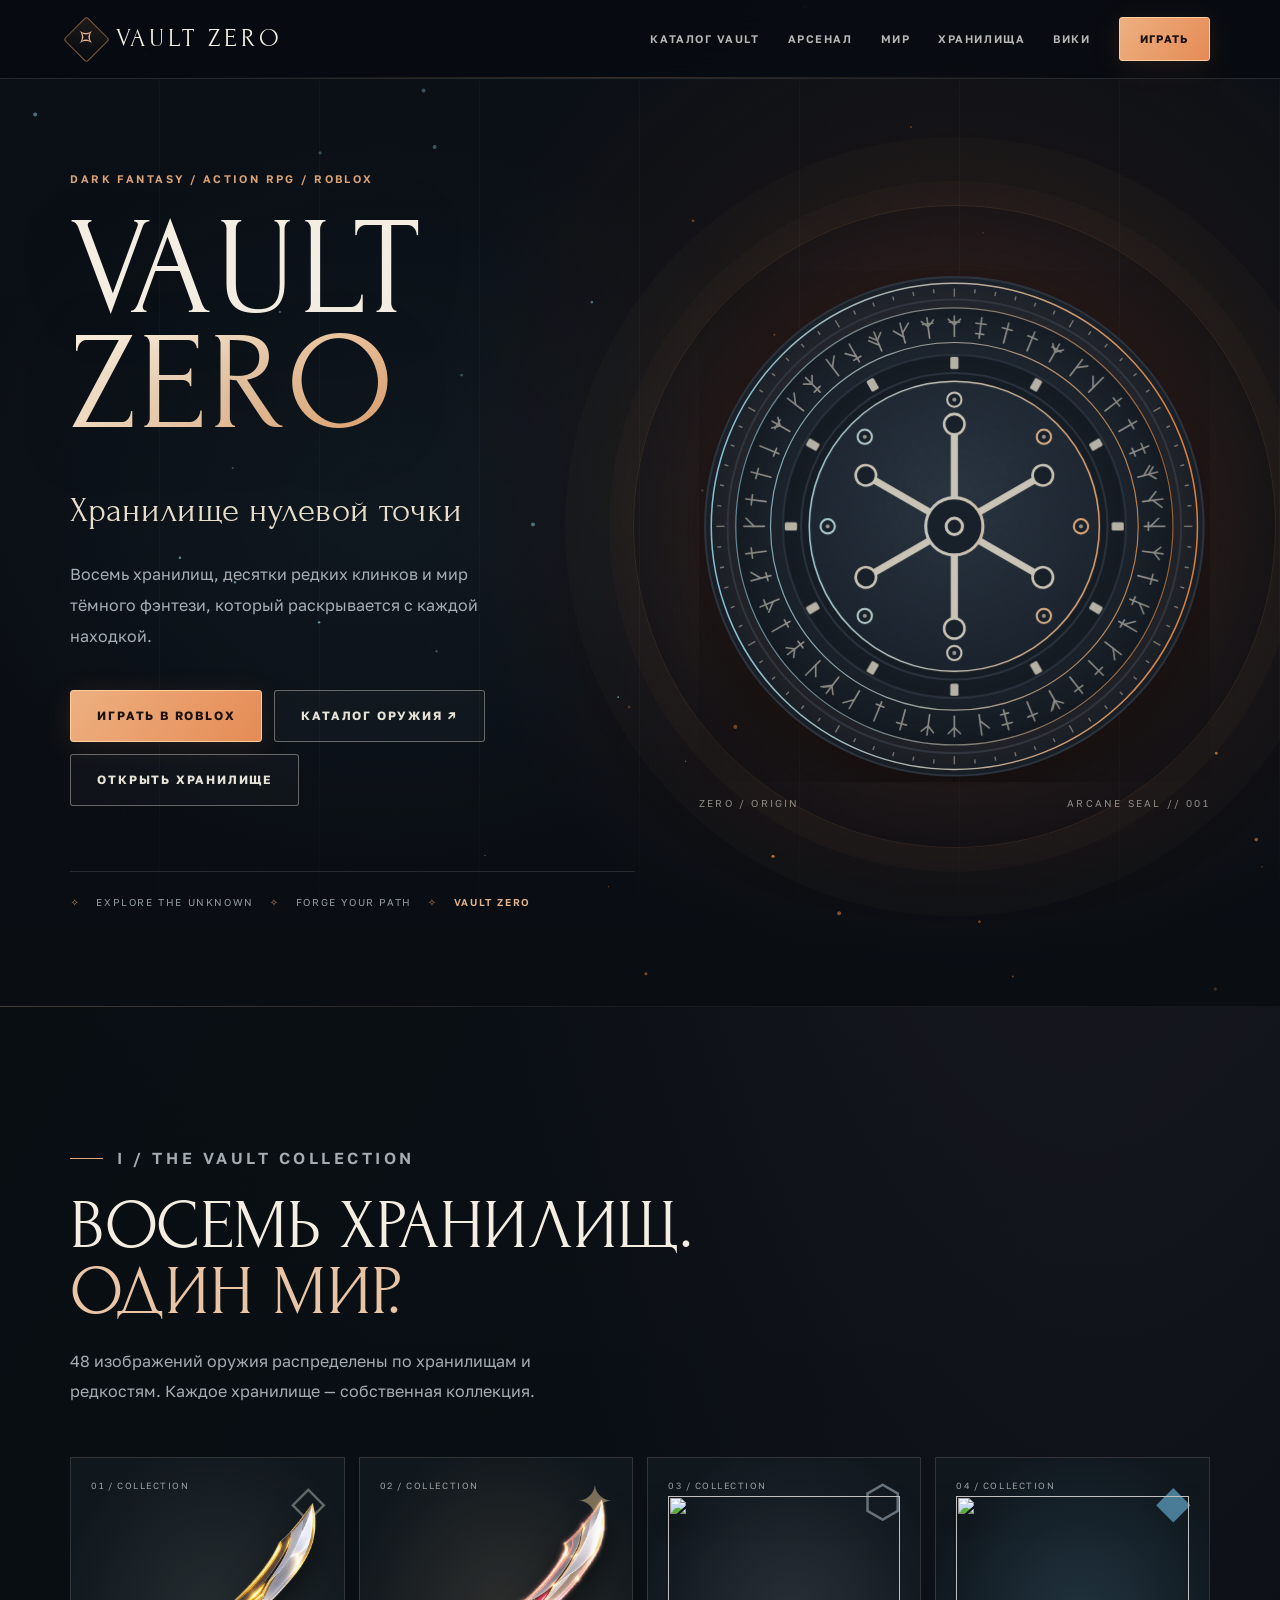
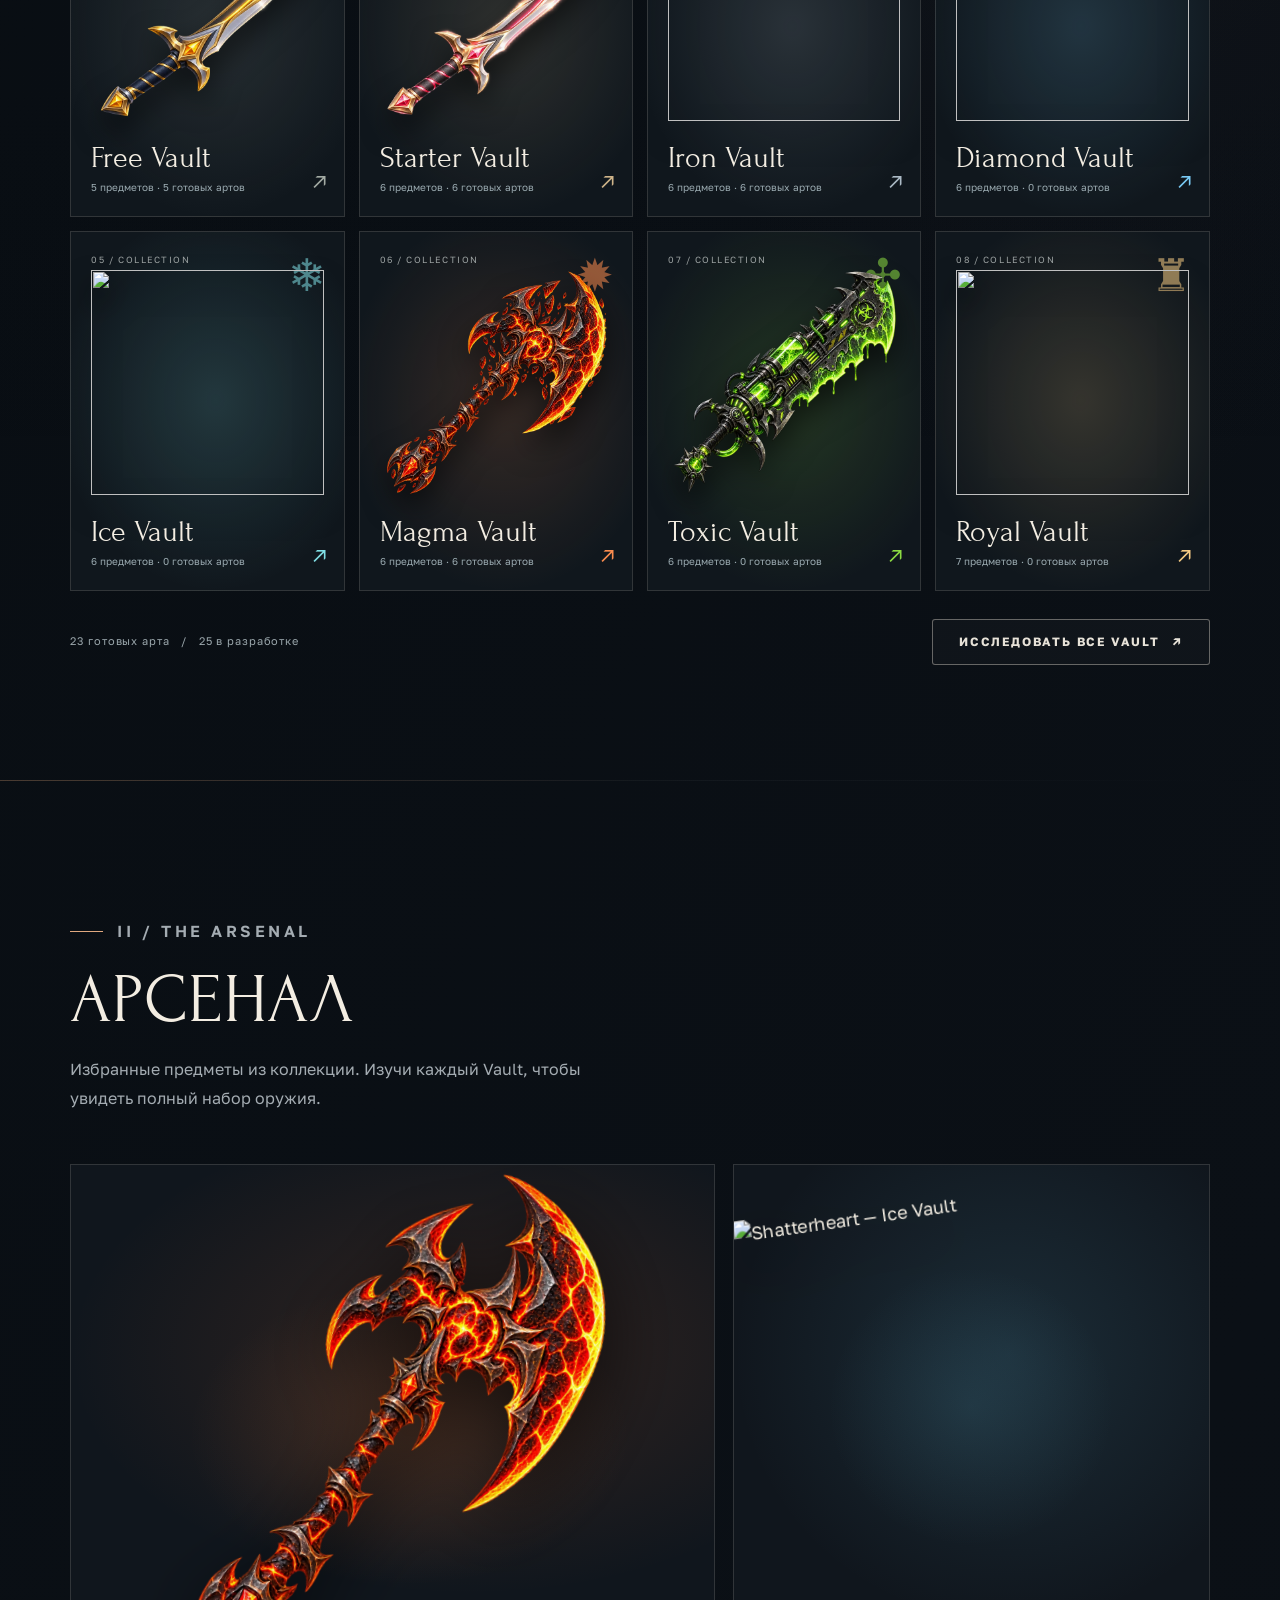
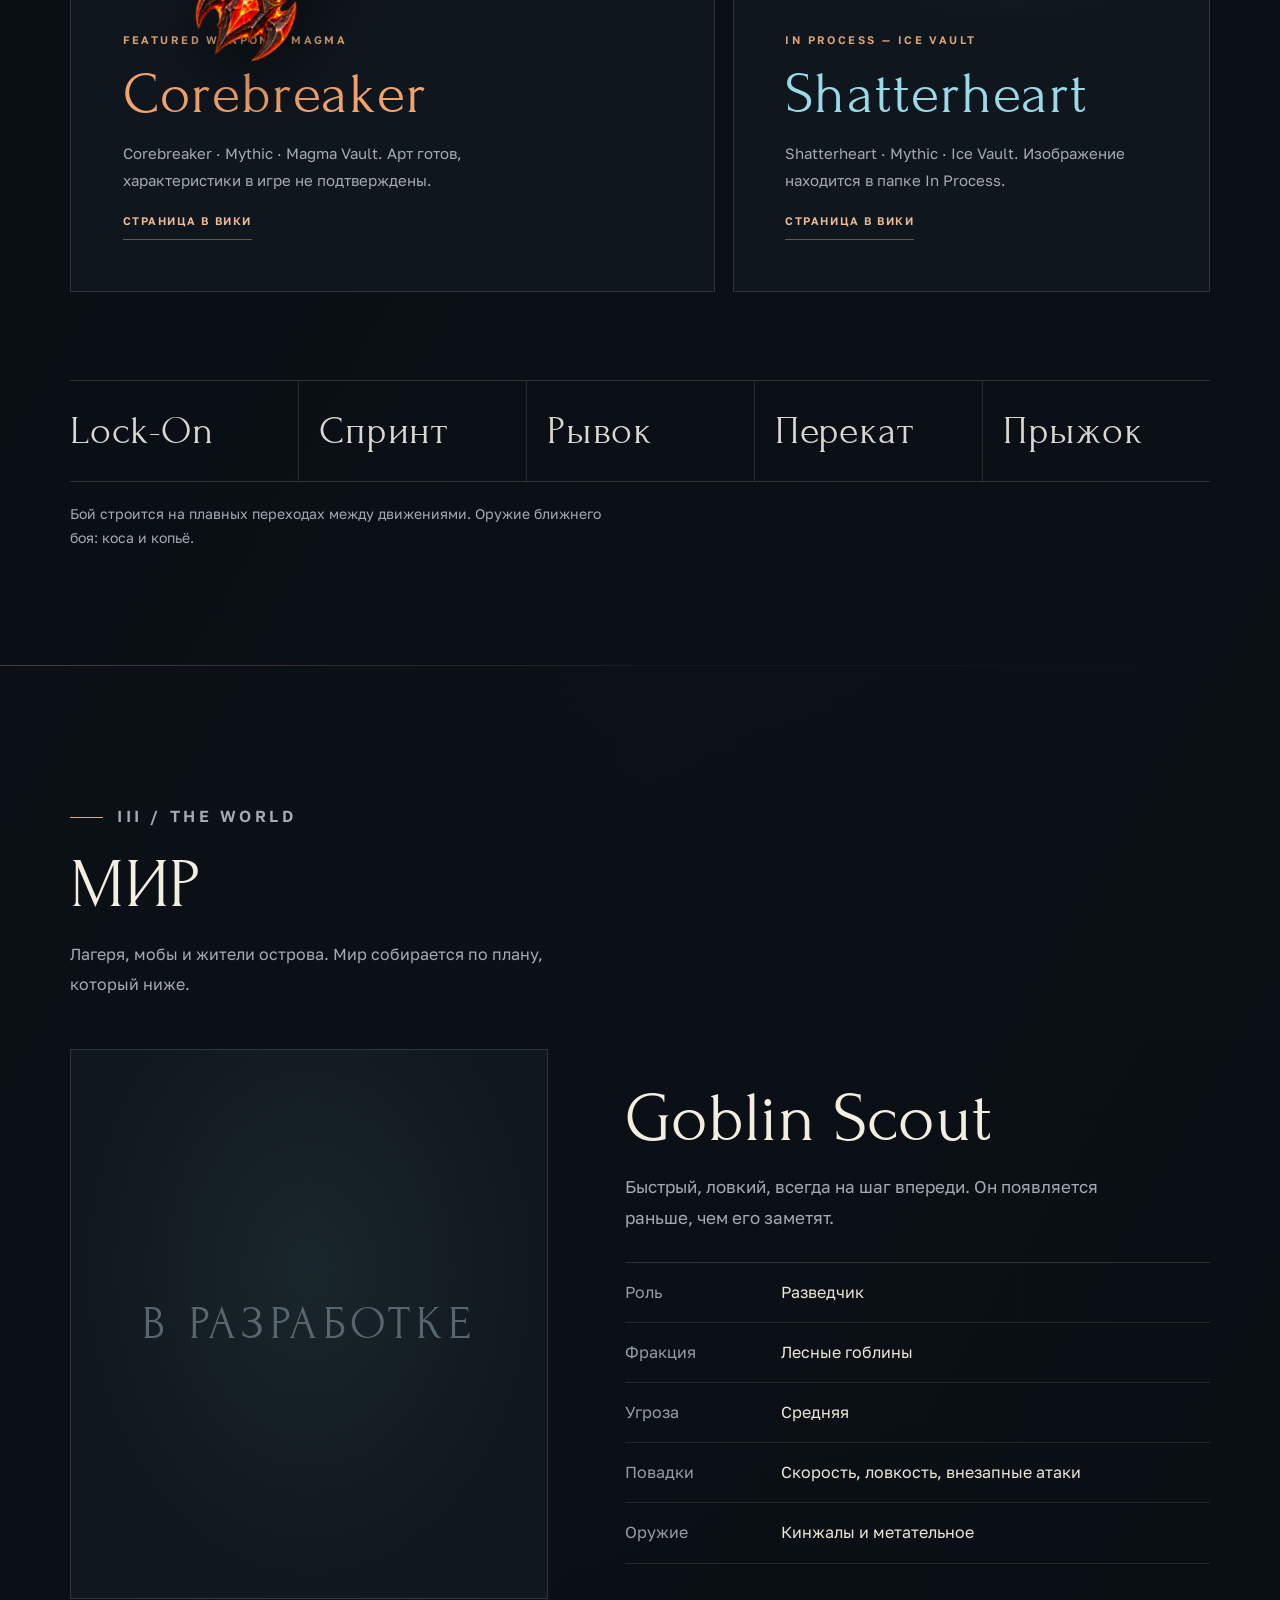
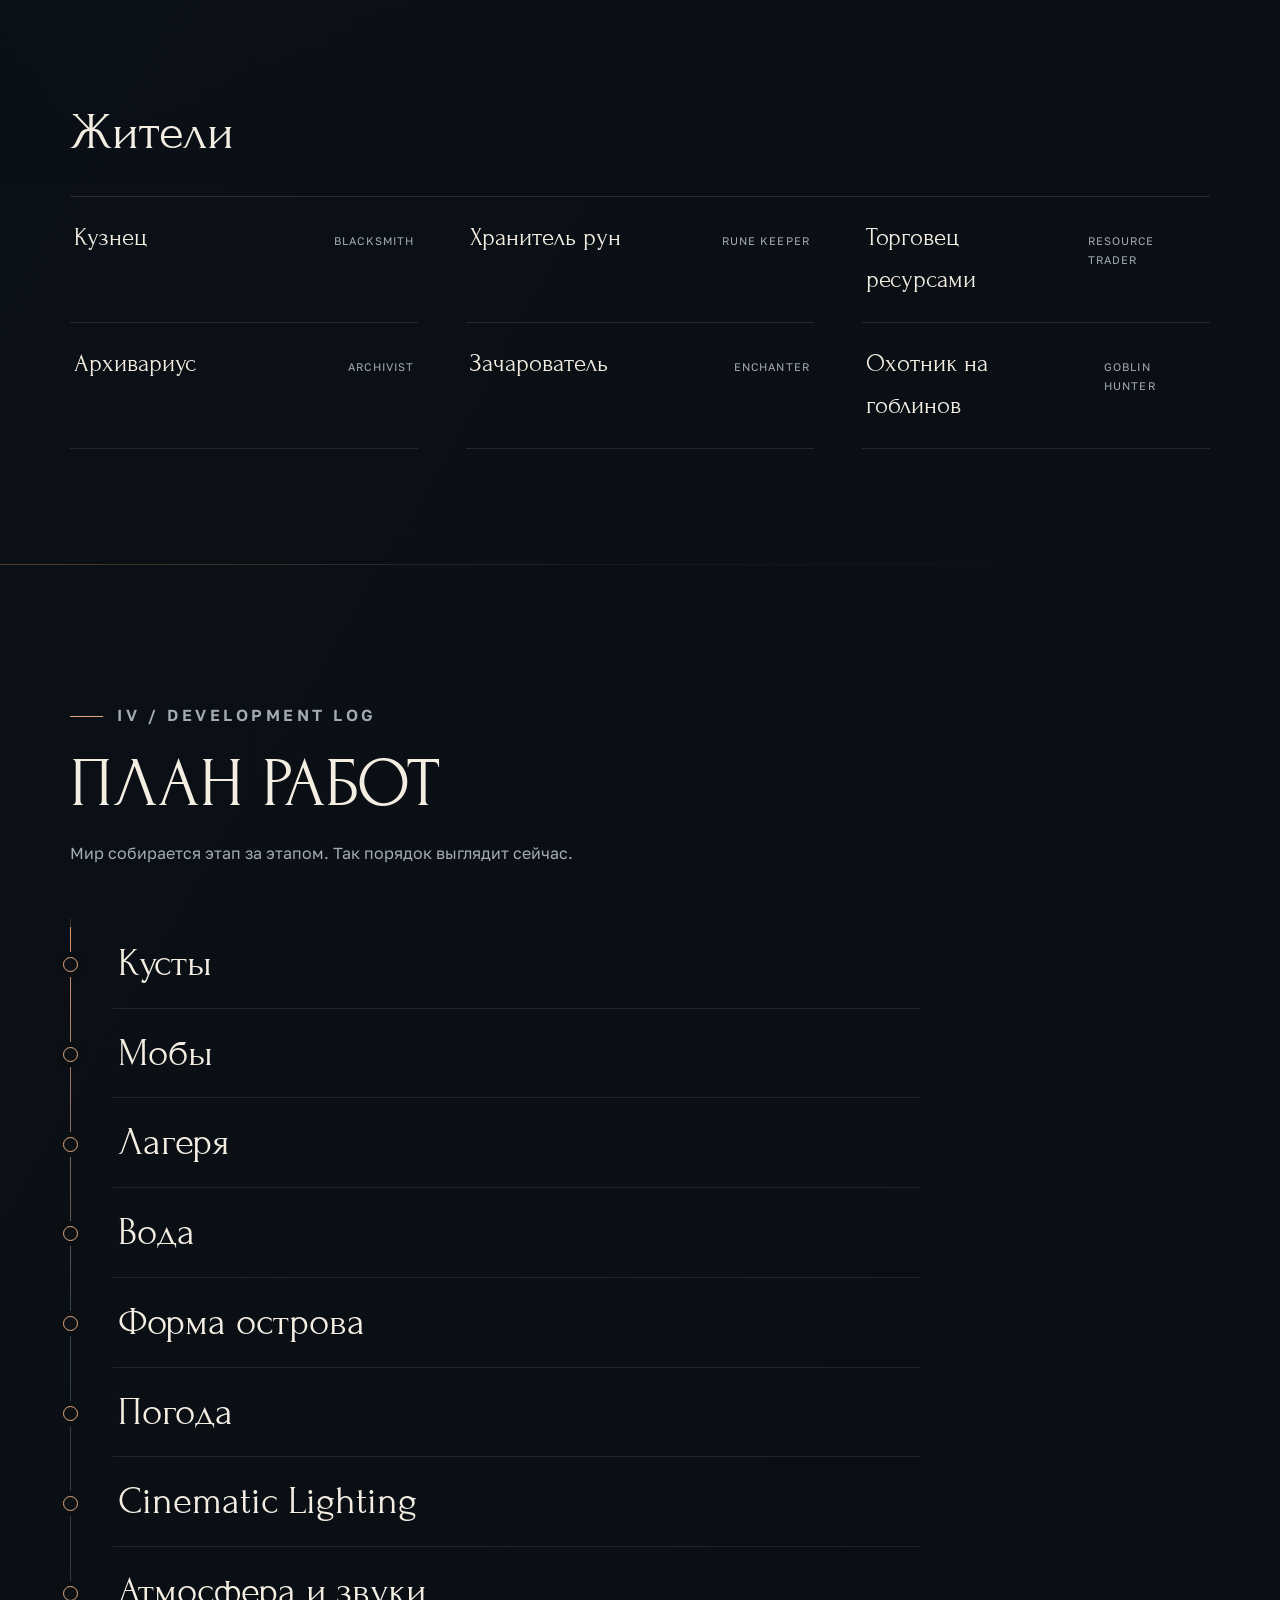
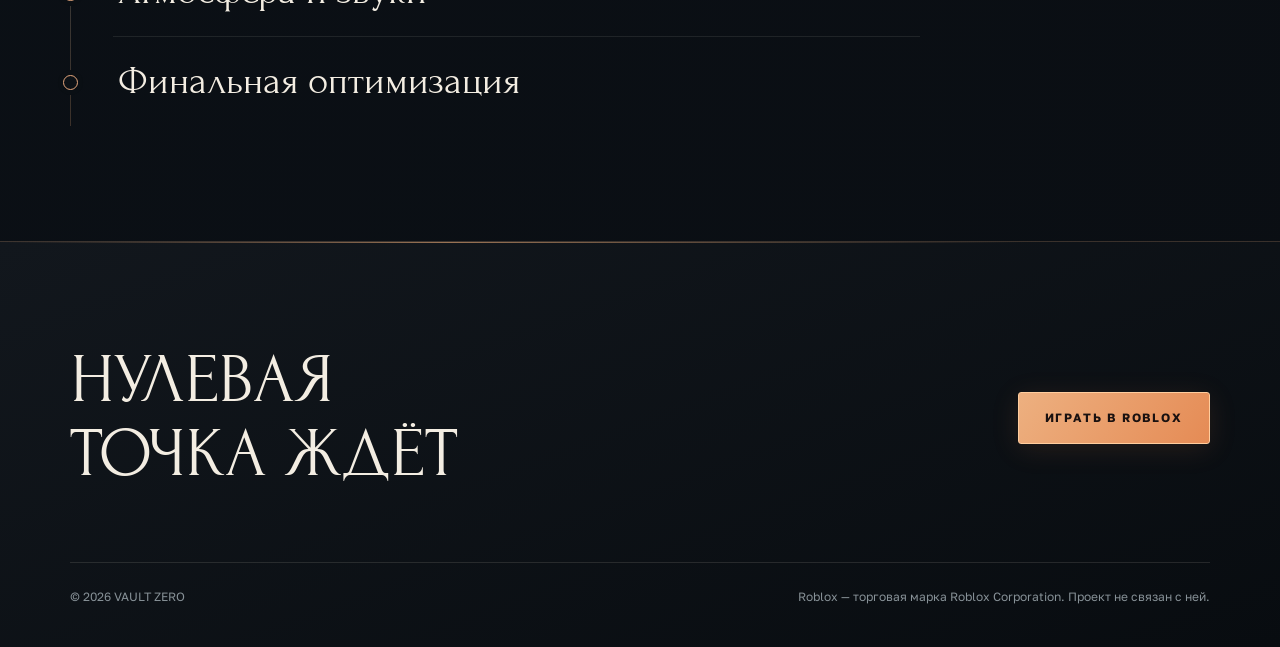
==== commit 104f7939: "Add files via upload" ====
--- a/index.html
+++ b/index.html
@@ -332,10 +332,10 @@
 <div class="wrap">
 <a aria-label="VAULT ZERO, к началу страницы" class="brand" href="#top">VAULT ZERO</a>
 <nav aria-label="Разделы" class="site-nav">
-<a href="#vaults">Хранилища</a>
+<a href="vaults.html" data-keep>Каталог Vault</a>
 <a href="#arsenal">Арсенал</a>
 <a href="#world">Мир</a>
-<a href="#route">План</a>
+<a href="#vaults">Хранилища</a>
 <a data-keep="" href="wiki.html">Вики</a>
 <a class="nav-play" data-link="roblox" href="https://www.roblox.com/games/78115785740379" rel="noopener" target="_blank">Играть</a>
 </nav>
@@ -348,9 +348,10 @@
 <div class="hero-copy"><p class="eyebrow">DARK FANTASY  /  ACTION RPG  /  ROBLOX</p>
 <h1 class="title"><span>Vault</span><span>Zero</span></h1>
 <p class="tagline">Хранилище нулевой точки</p>
-<p class="lede">Открывай хранилища, добывай оружие и пробивайся через мир, который строится прямо сейчас.</p>
+<p class="lede">Восемь хранилищ, десятки редких клинков и мир тёмного фэнтези, который раскрывается с каждой находкой.</p>
 <div class="actions">
 <a class="btn btn-primary" data-link="roblox" href="https://www.roblox.com/games/78115785740379" rel="noopener" target="_blank">Играть в Roblox</a>
+<a class="btn btn-ghost" href="vaults.html">Каталог оружия ↗</a>
 <button aria-controls="core" aria-expanded="false" class="btn btn-ghost" id="openBtn" type="button">Открыть хранилище</button>
 </div>
 <div class="hero-subnote"><span class="diamond">✧</span><span>Explore the unknown</span><span class="diamond">✧</span><span>Forge your path</span><span class="diamond">✧</span><strong>VAULT ZERO</strong></div></div>
@@ -365,31 +366,14 @@
 <div class="hero-right-mark"><span>ZERO / ORIGIN</span><span>ARCANE SEAL // 001</span></div></div>
 </div>
 </section>
-<section class="sec" id="vaults">
-<div class="wrap">
-<div class="sec-head"><p class="section-mark">I / VAULTS &amp; REWARDS</p>
-<h2>Хранилища</h2>
-<p>Награду определяет сервер, а не клиент: результат нельзя подделать на стороне игрока.</p>
-</div>
-<table class="ledger">
-<thead>
-<tr><th>Хранилище</th><th class="lvl-col">Уровень доступа</th><th>Цена</th></tr>
-</thead>
-<tbody>
-<tr><td class="name">Free Vault</td><td class="lvl lvl-col">—</td><td class="price">Бесплатно</td></tr>
-<tr><td class="name">Хранилище I</td><td class="lvl lvl-col">1</td><td class="price">100</td></tr>
-<tr><td class="name">Хранилище II</td><td class="lvl lvl-col">2</td><td class="price">350</td></tr>
-<tr><td class="name">Хранилище III</td><td class="lvl lvl-col">4</td><td class="price">900</td></tr>
-</tbody>
-</table>
-<p class="themes">Две тематики оформления: <span class="ice">Ice</span> и <span class="mag">Magma</span>.</p>
-</div>
-</section>
+<section class="sec home-vault-section" id="vaults"><div class="wrap">
+<div class="sec-head"><p class="section-mark">I / THE VAULT COLLECTION</p><h2>Восемь хранилищ.<br><em>Один мир.</em></h2><p>48 изображений оружия распределены по хранилищам и редкостям. Каждое хранилище — собственная коллекция.</p></div>
+<div class="home-vault-grid"><a class="home-vault" href="vaults.html#free" style="--vault-color:#a3aba4"><span class="hv-index">01 / COLLECTION</span><span class="hv-symbol" aria-hidden="true">◇</span><span class="hv-image"><img src="assets/previews/05_Royal_Shortblade_Legendary.webp" alt="" loading="lazy"></span><span class="hv-bottom"><strong>Free Vault</strong><small>5 предметов · 5 готовых артов</small></span><span class="hv-arrow" aria-hidden="true">↗</span></a><a class="home-vault" href="vaults.html#starter" style="--vault-color:#ceb48a"><span class="hv-index">02 / COLLECTION</span><span class="hv-symbol" aria-hidden="true">✦</span><span class="hv-image"><img src="assets/previews/06_Dawnsteel_Edge_Mythic.webp" alt="" loading="lazy"></span><span class="hv-bottom"><strong>Starter Vault</strong><small>6 предметов · 6 готовых артов</small></span><span class="hv-arrow" aria-hidden="true">↗</span></a><a class="home-vault" href="vaults.html#iron" style="--vault-color:#abbac5"><span class="hv-index">03 / COLLECTION</span><span class="hv-symbol" aria-hidden="true">⬡</span><span class="hv-image"><img src="assets/previews/06_Iron_Sovereign_Mythic.webp" alt="" loading="lazy"></span><span class="hv-bottom"><strong>Iron Vault</strong><small>6 предметов · 6 готовых артов</small></span><span class="hv-arrow" aria-hidden="true">↗</span></a><a class="home-vault" href="vaults.html#diamond" style="--vault-color:#7acbf6"><span class="hv-index">04 / COLLECTION</span><span class="hv-symbol" aria-hidden="true">◆</span><span class="hv-image"><img src="assets/previews/06_Facet_Sovereign_Mythic.webp" alt="" loading="lazy"></span><span class="hv-bottom"><strong>Diamond Vault</strong><small>6 предметов · 0 готовых артов</small></span><span class="hv-arrow" aria-hidden="true">↗</span></a><a class="home-vault" href="vaults.html#ice" style="--vault-color:#80dfe5"><span class="hv-index">05 / COLLECTION</span><span class="hv-symbol" aria-hidden="true">❄</span><span class="hv-image"><img src="assets/previews/06_Shatterheart_Mythic.webp" alt="" loading="lazy"></span><span class="hv-bottom"><strong>Ice Vault</strong><small>6 предметов · 0 готовых артов</small></span><span class="hv-arrow" aria-hidden="true">↗</span></a><a class="home-vault" href="vaults.html#magma" style="--vault-color:#fa8c4f"><span class="hv-index">06 / COLLECTION</span><span class="hv-symbol" aria-hidden="true">✹</span><span class="hv-image"><img src="assets/previews/06_Corebreaker_Mythic.webp" alt="" loading="lazy"></span><span class="hv-bottom"><strong>Magma Vault</strong><small>6 предметов · 6 готовых артов</small></span><span class="hv-arrow" aria-hidden="true">↗</span></a><a class="home-vault" href="vaults.html#toxic" style="--vault-color:#8cdb43"><span class="hv-index">07 / COLLECTION</span><span class="hv-symbol" aria-hidden="true">✣</span><span class="hv-image"><img src="assets/previews/06_Apex_Contagion_Mythic.webp" alt="" loading="lazy"></span><span class="hv-bottom"><strong>Toxic Vault</strong><small>6 предметов · 0 готовых артов</small></span><span class="hv-arrow" aria-hidden="true">↗</span></a><a class="home-vault" href="vaults.html#royal" style="--vault-color:#f4ca83"><span class="hv-index">08 / COLLECTION</span><span class="hv-symbol" aria-hidden="true">♜</span><span class="hv-image"><img src="assets/previews/07_The_Eternal_Reign_Secret.webp" alt="" loading="lazy"></span><span class="hv-bottom"><strong>Royal Vault</strong><small>7 предметов · 0 готовых артов</small></span><span class="hv-arrow" aria-hidden="true">↗</span></a></div><div class="vault-section-footer"><span>23 готовых арта &nbsp; / &nbsp; 25 в разработке</span><a href="vaults.html" class="btn btn-ghost">Исследовать все Vault <span aria-hidden="true">↗</span></a></div></div></section>
 <section class="sec" id="arsenal">
 <div class="wrap">
 <div class="sec-head"><p class="section-mark">II / THE ARSENAL</p>
 <h2>Арсенал</h2>
-<p>Два главных оружия проекта.</p>
+<p>Избранные предметы из коллекции. Изучи каждый Vault, чтобы увидеть полный набор оружия.</p>
 </div>
 <div class="arsenal">
 <article class="weapon magma"><div class="eyebrow">FEATURED WEAPON  —  MAGMA</div>
@@ -398,16 +382,13 @@
 <img alt="Corebreaker" decoding="async" loading="lazy" onerror="this.remove()" onload="this.previousElementSibling.remove()" src="corebreaker.webp"/>
 </figure>
 <h3>Corebreaker</h3>
-<p>Боевая секира с магматическим ядром и острыми гранями с обеих сторон.</p>
+<p>Corebreaker · Mythic · Magma Vault. Арт готов, характеристики в игре не подтверждены.</p>
 <a class="more" href="wiki.html#/corebreaker">Страница в вики</a>
 </article>
-<article class="weapon frost"><div class="eyebrow">CONCEPT  —  FROST</div>
-<figure class="shot">
-<div class="slot">В разработке</div>
-
-</figure>
+<article class="weapon frost"><div class="eyebrow">IN PROCESS  —  ICE VAULT</div>
+<figure class="shot contain"><img src="assets/previews/06_Shatterheart_Mythic.webp" alt="Shatterheart — Ice Vault" loading="lazy"></figure>
 <h3>Shatterheart</h3>
-<p>Меч с утверждённым дизайном. Руны и эффекты ещё в работе.</p>
+<p>Shatterheart · Mythic · Ice Vault. Изображение находится в папке In Process.</p><a class="more" href="wiki.html#/shatterheart">Страница в вики</a>
 </article>
 </div>
 <div style="height: clamp(48px, 7vw, 88px)"></div>
--- a/vaultzero.css
+++ b/vaultzero.css
@@ -211,3 +211,58 @@
 @media(max-width:650px){:root{--pad:20px}.site-head .wrap{height:68px}.brand{font-size:18px;gap:10px;letter-spacing:.11em}.brand::before{width:25px;height:25px;font-size:18px}.site-nav{gap:13px}.site-nav a{font-size:10px!important}.site-nav .nav-play{padding:11px 12px}.hero{padding:113px 0 83px}.hero-copy .eyebrow{font-size:10px}.title{font-size:clamp(74px,19vw,112px)}.tagline{font-size:25px;margin-top:25px}.lede{font-size:14px}.actions{gap:10px}.btn{width:auto;min-height:48px;padding:14px 17px;font-size:10px}.vault{width:min(95%,440px)}.hero-subnote{gap:10px;flex-wrap:wrap;font-size:9px;letter-spacing:.09em}.sec{padding:74px 0}.sec-head h2{font-size:clamp(48px,11vw,67px)}.sec-head{margin-bottom:34px}.sec-head p{font-size:14px}.ledger td{padding:19px 8px}.ledger th{padding:14px 8px;font-size:9px}.ledger .name{font-size:25px}.ledger .price{font-size:25px}.arsenal{grid-template-columns:1fr}.weapon{padding:27px}.weapon .shot{height:350px;max-height:76vw}.weapon h3{font-size:50px}.moves li{font-size:26px;padding:19px 10px}.dossier{grid-template-columns:1fr}.dossier .shot{max-height:380px}.npc-title{margin-top:70px}.npcs li{align-items:flex-start;gap:5px}.npcs .ru{font-size:22px}.npcs .en{font-size:9px}.foot-cta h2{font-size:55px}.c-head{padding-top:80px;padding-bottom:48px}.c-head h1{font-size:100px}.c-head p{font-size:14px}.feature{grid-template-columns:1fr;gap:0;padding:34px 25px}.feature::before{right:20px;top:15px;font-size:9px}.feature h2{font-size:64px;overflow-wrap:anywhere}.feature img{max-height:300px;transform:rotate(-9deg);margin-top:-5px}.feature:hover img{transform:rotate(-9deg) scale(1.03)}.ledger:not(table){grid-template-columns:1fr}.row{min-height:133px;padding:20px}.queue{margin-top:70px}.e-hero{min-height:0;padding:74px 0 62px}.e-title{font-size:clamp(55px,14vw,95px)}.e-art{width:100%;margin:2px 0 0}.e-meta{margin-top:-10px}.e-tag{font-size:29px}.e-sec{padding:67px 0}.e-sec h2{font-size:48px}.prose p{font-size:15px}.anat{grid-template-columns:1fr}.e-hero .rings{width:170vw}.site-foot{padding-bottom:30px}.fine{font-size:11px}}
 @media(max-width:380px){.brand{font-size:16px;letter-spacing:.08em}.site-nav{gap:9px}.site-nav .nav-play{padding:9px}.title{font-size:72px}.actions .btn{width:100%}.feature h2{font-size:51px}}
 @media(prefers-reduced-motion:reduce){html{scroll-behavior:auto}.weapon:hover,.row:hover,.btn:hover{transform:none}.progress-track{transition:none}}
+
+/* Vault archive components shared by main and wiki */
+/* VAULT ZERO / Archive extension */
+.archive-root{padding-top:78px;min-height:100vh}
+.archive-hero{position:relative;overflow:hidden;background:radial-gradient(ellipse 46% 90% at 77% 44%,rgba(199,96,41,.17),transparent 72%),radial-gradient(ellipse 54% 80% at 10% 40%,rgba(70,96,111,.11),transparent 80%),linear-gradient(120deg,#0c1218,#0a0e13);border-bottom:1px solid rgba(228,211,185,.12)}
+.archive-hero::before{content:"";position:absolute;inset:0;pointer-events:none;background:repeating-linear-gradient(90deg,transparent 0,transparent calc(12.5% - 1px),rgba(200,220,224,.024) calc(12.5% - 1px),rgba(200,220,224,.024) 12.5%)}
+.archive-hero-grid{position:relative;display:grid;grid-template-columns:1fr .85fr;min-height:560px;align-items:center;gap:40px;padding-top:60px;padding-bottom:60px}
+.archive-copy{position:relative;z-index:2}.archive-copy h1{font-family:var(--display);font-weight:400;font-size:clamp(76px,10.4vw,154px);line-height:.84;text-transform:uppercase;letter-spacing:-.015em;margin-top:24px}.archive-copy em{font-style:normal;background:linear-gradient(145deg,#ffefda 5%,#ddad83 63%,#8b5948);background-clip:text;-webkit-background-clip:text;color:transparent}
+.archive-lede{margin-top:30px;color:#a7b0b5;font-size:16px;line-height:1.9;max-width:54ch}.archive-stats{display:flex;gap:38px;flex-wrap:wrap;margin-top:44px;padding-top:24px;border-top:1px solid rgba(226,224,215,.17)}.archive-stats div{display:flex;flex-direction:column;gap:3px}.archive-stats strong{font-family:var(--display);font-weight:400;line-height:1;font-size:43px;color:#eee0cc}.archive-stats small{font-size:10px;text-transform:uppercase;letter-spacing:.15em;color:#909a9e}
+.archive-hero-art{position:relative;aspect-ratio:1;display:grid;place-items:center}.archive-hero-art::before{content:"";position:absolute;inset:15%;border-radius:50%;background:radial-gradient(circle,rgba(237,131,73,.13),transparent 65%);filter:blur(13px)}.archive-sigil-ring{position:absolute;width:85%;aspect-ratio:1;border-radius:50%;border:1px solid rgba(223,164,116,.26);box-shadow:0 0 0 23px rgba(233,172,116,.028),0 0 0 85px rgba(231,162,108,.014)}.archive-sigil-ring::before,.archive-sigil-ring::after{content:"";position:absolute;inset:9%;border:1px dashed rgba(224,161,113,.2);border-radius:50%}.archive-sigil-ring::after{inset:20%;border-style:solid}
+.archive-hero-art img{position:relative;z-index:1;width:92%;height:92%;object-fit:contain;filter:drop-shadow(0 27px 24px rgba(0,0,0,.7));transform:rotate(-8deg);animation:float-slow 8s ease-in-out infinite}@keyframes float-slow{50%{transform:translateY(-12px) rotate(-6deg)}}.archive-art-label{position:absolute;bottom:0;right:4%;font-size:10px;letter-spacing:.25em;color:#bc977a}
+.archive-content{display:grid;grid-template-columns:242px minmax(0,1fr);gap:clamp(24px,3.6vw,62px);padding-top:73px;padding-bottom:105px}.archive-sidebar{align-self:start;position:sticky;top:112px}.archive-sidebar-head{display:flex;justify-content:space-between;padding-bottom:16px;border-bottom:1px solid rgba(230,222,213,.2);font-size:10px;letter-spacing:.18em;color:#bbafa1}.vault-menu{display:grid;gap:3px;margin-top:13px}.vault-choice{width:100%;display:flex;align-items:center;gap:11px;min-height:57px;text-align:left;padding:11px 12px;background:transparent;border:1px solid transparent;color:#a7adb0;cursor:pointer;transition:background .2s,border-color .2s,color .2s}.vault-choice:hover{background:rgba(232,232,229,.035);color:#fff}.vault-choice[aria-pressed="true"]{background:linear-gradient(90deg,rgba(228,184,138,.1),rgba(233,184,138,.025));border-color:rgba(229,180,130,.26);color:#fff}.vault-choice .v-symbol{display:grid;place-items:center;flex:0 0 30px;height:30px;font-size:20px;font-family:var(--display);color:var(--choice-color,#d9b896);border:1px solid color-mix(in srgb,var(--choice-color,#d9b896) 36%,transparent)}.vault-choice .v-text{flex:1;min-width:0;font-family:var(--display);font-size:21px;line-height:1}.vault-choice .v-num{font-size:11px;font-variant-numeric:tabular-nums;color:#929493}.archive-sidebar-foot{font-size:12px;color:#7f898d;line-height:1.65;border-top:1px solid rgba(235,225,212,.15);padding-top:19px;margin-top:19px}
+.archive-current-heading{display:grid;grid-template-columns:1fr auto;align-items:end;gap:18px;padding-bottom:31px;border-bottom:1px solid rgba(225,216,203,.14);min-height:148px}.archive-current-heading .arch-caption{font-size:10px;letter-spacing:.21em;text-transform:uppercase;color:var(--vault-color,#dda97a);font-weight:600}.archive-current-heading h2{font-family:var(--display);font-size:clamp(56px,6vw,88px);font-weight:400;text-transform:uppercase;line-height:.98;margin-top:9px}.archive-current-heading .arch-desc{color:#9da8ac;font-size:14px;margin-top:10px;max-width:57ch}.arch-count{font-family:var(--display);font-size:30px;color:#c7bbaa;font-variant-numeric:tabular-nums;white-space:nowrap}
+.archive-tools{display:flex;gap:12px;flex-wrap:wrap;align-items:stretch;margin:29px 0 26px}.archive-search{flex:1 1 240px;position:relative;display:flex;align-items:center;border:1px solid rgba(222,220,214,.18);background:#10171d;color:#9ba4aa;padding:0 15px}.archive-search span{font-size:26px;line-height:1;margin-right:7px}.archive-search input{font-size:13px;min-width:0;flex:1;background:transparent;border:0;color:#eee6d9;outline:none;height:48px}.archive-search:focus-within{border-color:#d6b292}.select-wrap{display:flex}.select-wrap select{height:50px;border:1px solid rgba(222,220,214,.18);background:#111820;color:#d1cec8;padding:0 34px 0 14px;min-width:135px;font-size:12px;cursor:pointer}.select-wrap select:focus-visible{outline:2px solid #cdb28e;outline-offset:2px}
+.archive-collection{margin-bottom:46px}.archive-collection-heading{display:flex;justify-content:space-between;align-items:end;gap:12px;margin-bottom:18px;padding-bottom:12px;border-bottom:1px solid rgba(222,218,205,.15)}.archive-collection-heading .arch-label{display:block;font-size:10px;letter-spacing:.18em;text-transform:uppercase;color:var(--vault-color)}.archive-collection-heading h3{font-family:var(--display);font-size:clamp(37px,3.8vw,53px);font-weight:400;line-height:1.05;margin-top:5px}.archive-collection-heading a{color:#b8bec0;font-size:11px;text-transform:uppercase;letter-spacing:.12em;text-decoration:none;white-space:nowrap}.archive-collection-heading a:hover{color:#fff}
+.archive-grid{display:grid;grid-template-columns:repeat(3,minmax(0,1fr));gap:15px}.archive-card{position:relative;overflow:hidden;min-width:0;display:flex;flex-direction:column;border:1px solid rgba(228,221,209,.13);background:linear-gradient(145deg,#121a22,#0c1219 60%);color:inherit;text-decoration:none;transition:transform .28s,border-color .28s,box-shadow .28s;isolation:isolate}.archive-card::before{content:"";position:absolute;inset:0 0 30% 0;background:radial-gradient(ellipse 70% 68% at 50% 55%,color-mix(in srgb,var(--vault-color) 20%,transparent),transparent 77%);opacity:.7;z-index:-1}.archive-card:hover{transform:translateY(-5px);border-color:color-mix(in srgb,var(--vault-color) 55%,transparent);box-shadow:0 16px 42px rgba(0,0,0,.35)}.archive-card-top{display:flex;justify-content:space-between;gap:8px;align-items:flex-start;padding:15px 15px 0}.rarity-token{font-size:10px;font-weight:700;letter-spacing:.07em;text-transform:uppercase;color:var(--rarity);white-space:nowrap}.archive-status{font-size:9px;letter-spacing:.06em;white-space:nowrap;color:#d1a37b;border:1px solid rgba(222,175,125,.24);padding:4px 6px}.archive-status.ready{color:#a8d8c2;border-color:rgba(129,198,163,.25)}.archive-card-image{height:clamp(170px,18.7vw,250px);position:relative;display:grid;place-items:center;padding:6px 13px}.archive-card-image::after{content:"";position:absolute;inset:8% 12%;border-radius:50%;border:1px solid color-mix(in srgb,var(--vault-color) 13%,transparent);pointer-events:none}.archive-card-image img{width:100%;height:100%;object-fit:contain;filter:drop-shadow(0 15px 12px rgba(0,0,0,.65));transition:transform .4s}.archive-card:hover img{transform:scale(1.065) rotate(-2deg)}.archive-card-bottom{padding:17px 17px 20px;background:linear-gradient(180deg,rgba(15,22,28,.05),rgba(5,10,15,.39));border-top:1px solid rgba(230,224,207,.09);display:flex;gap:8px;justify-content:space-between;align-items:end;min-height:95px}.archive-card-bottom h4{font-family:var(--display);font-size:clamp(23px,2vw,32px);font-weight:400;line-height:1.03;word-break:normal}.archive-card-bottom p{font-size:10px;color:#919da2;margin-top:8px}.archive-card-bottom .card-arrow{font-size:20px;color:#bca88f}
+.archive-empty{padding:50px 26px;border:1px dashed rgba(237,228,218,.2);color:#a4adb1;text-align:center}.archive-caveat{padding:22px 0;border-top:1px solid rgba(230,216,205,.15);color:#858f94;font-size:12px;line-height:1.8}
+/* main page Vault navigation */
+.home-vault-section .sec-head h2 em{font-style:normal;color:#eac5a5}.home-vault-grid{display:grid;grid-template-columns:repeat(4,minmax(0,1fr));gap:14px}.home-vault{--vault-color:#edb48e;position:relative;overflow:hidden;border:1px solid rgba(235,220,204,.15);min-width:0;min-height:360px;padding:20px;background:radial-gradient(ellipse 68% 62% at 53% 47%,color-mix(in srgb,var(--vault-color) 16%,transparent),transparent 86%),#10171d;text-decoration:none;color:inherit;display:flex;flex-direction:column;transition:transform .27s,border-color .27s,box-shadow .27s}.home-vault:hover{transform:translateY(-5px);border-color:color-mix(in srgb,var(--vault-color) 45%,transparent);box-shadow:0 19px 48px rgba(0,0,0,.27)}.hv-index{font-size:9px;letter-spacing:.17em;color:#9ca2a2}.hv-symbol{position:absolute;top:8px;right:18px;color:var(--vault-color);opacity:.56;font-family:var(--display);font-size:45px}.hv-image{display:block;height:225px;margin-top:3px}.hv-image img{width:100%;height:100%;object-fit:contain;filter:drop-shadow(0 15px 14px rgba(0,0,0,.58));transition:transform .35s}.home-vault:hover .hv-image img{transform:scale(1.07) rotate(-2deg)}.hv-bottom{margin-top:auto;display:flex;flex-direction:column;gap:6px;position:relative}.hv-bottom strong{font-family:var(--display);font-size:30px;font-weight:400;line-height:1}.hv-bottom small{font-size:10px;color:#9babb1}.hv-arrow{position:absolute;right:17px;bottom:18px;color:var(--vault-color);font-size:20px}.vault-section-footer{display:flex;flex-wrap:wrap;align-items:center;justify-content:space-between;gap:15px;margin-top:28px;color:#9ba7ac;font-size:11px;letter-spacing:.08em}.vault-section-footer .btn{min-height:44px}
+/* Wiki grouped gallery */
+.archive-select{height:47px;border:1px solid rgba(222,215,202,.2);background:#111820;color:#e1dcd2;padding:0 16px;font-size:13px;max-width:200px}.wiki-collection{--vault-color:#c7bbab;margin-bottom:55px}.wiki-collection-head{display:flex;align-items:end;justify-content:space-between;gap:15px;border-bottom:1px solid rgba(235,222,208,.18);padding-bottom:15px;margin-bottom:16px}.wiki-collection-head small{font-size:10px;letter-spacing:.18em;text-transform:uppercase;color:var(--vault-color)}.wiki-collection-head h2{font-family:var(--display);font-size:clamp(38px,4.6vw,61px);font-weight:400;line-height:1.05;margin-top:4px}.wiki-collection-head a{font-size:11px;letter-spacing:.1em;text-decoration:none;color:#b2bfc3}.wiki-collection-head a:hover{color:#fff}.wiki-card-grid{display:grid;grid-template-columns:repeat(4,minmax(0,1fr));gap:13px}.wiki-item-card{min-width:0;background:linear-gradient(160deg,#111a22,#0e151c);border:1px solid rgba(236,229,219,.12);text-decoration:none;transition:transform .25s,border-color .25s}.wiki-item-card:hover{transform:translateY(-4px);border-color:var(--vault-color)}.wiki-item-image{height:210px;background:radial-gradient(circle at 50% 50%,color-mix(in srgb,var(--vault-color) 14%,transparent),transparent 65%);padding:12px}.wiki-item-image img{width:100%;height:100%;object-fit:contain;filter:drop-shadow(0 11px 12px rgba(0,0,0,.6))}.wiki-item-info{border-top:1px solid rgba(233,227,213,.1);padding:15px;display:flex;flex-direction:column;gap:4px}.wiki-item-info strong{font-family:var(--display);font-size:25px;font-weight:400;line-height:1.1}.wiki-item-info span{font-size:10px;color:#a5a9aa}.entry-vault-link{margin-top:23px}.entry-vault-link a{display:inline-block;color:#f2ccac;text-decoration:none;font-size:12px;letter-spacing:.07em;border-bottom:1px solid rgba(241,202,169,.4);padding-bottom:6px}.entry-vault-link a:hover{color:#fff}
+@media(max-width:1100px){.home-vault-grid{grid-template-columns:repeat(2,minmax(0,1fr))}.archive-grid{grid-template-columns:repeat(2,minmax(0,1fr))}.wiki-card-grid{grid-template-columns:repeat(3,minmax(0,1fr))}}
+@media(max-width:780px){.archive-root{padding-top:68px}.archive-hero-grid{grid-template-columns:1fr;min-height:0;padding-top:75px;padding-bottom:38px}.archive-hero-art{max-width:400px;justify-self:center;width:86%;margin:-35px 0 0}.archive-copy h1{font-size:clamp(66px,12vw,110px)}.archive-content{grid-template-columns:1fr;gap:22px;padding-top:34px}.archive-sidebar{position:static}.archive-sidebar-head,.archive-sidebar-foot{display:none}.vault-menu{display:flex;overflow-x:auto;padding-bottom:8px;scrollbar-width:thin;gap:9px;margin-top:0}.vault-choice{flex:0 0 auto;min-height:44px;padding:8px 11px}.vault-choice .v-text{font-size:18px}.vault-choice .v-symbol{height:24px;flex-basis:24px;font-size:16px}.archive-current-heading{min-height:110px}.wiki-card-grid{grid-template-columns:repeat(2,minmax(0,1fr))}}
+@media(max-width:520px){.archive-hero-grid{padding-top:53px}.archive-copy h1{font-size:clamp(58px,14.5vw,83px)}.archive-lede{font-size:14px}.archive-stats{gap:22px;margin-top:30px}.archive-stats strong{font-size:33px}.archive-hero-art{width:75%;max-width:290px;margin:-55px 0 -20px}.archive-art-label{display:none}.archive-current-heading h2{font-size:clamp(47px,12vw,70px)}.archive-tools{gap:8px}.archive-search{flex-basis:100%}.select-wrap{flex:1}.select-wrap select{width:100%;min-width:0}.archive-grid{gap:9px}.archive-card-top{padding:10px 10px 0;gap:5px;flex-direction:column}.archive-status{font-size:8px}.rarity-token{font-size:9px}.archive-card-image{height:180px;padding:6px}.archive-card-bottom{padding:12px;min-height:90px}.archive-card-bottom h4{font-size:24px}.archive-card-bottom p{font-size:9px}.home-vault-grid{gap:9px}.home-vault{min-height:265px;padding:13px}.hv-image{height:153px}.hv-bottom strong{font-size:24px}.hv-bottom small{font-size:9px}.hv-arrow{display:none}.wiki-card-grid{gap:8px}.wiki-item-image{height:155px;padding:5px}.wiki-item-info{padding:9px}.wiki-item-info strong{font-size:22px}.wiki-item-info span{font-size:9px}.archive-select{max-width:100%;flex:1;font-size:12px}.c-tools .search{max-width:none}.vault-section-footer .btn{width:100%;text-align:center}}
+@media(max-width:375px){.archive-grid{grid-template-columns:1fr}.archive-card-image{height:240px}.home-vault-grid{grid-template-columns:1fr 1fr}.hv-image{height:130px}.home-vault{min-height:240px}.wiki-card-grid{grid-template-columns:1fr 1fr}.archive-stats{gap:13px}}
+@media(prefers-reduced-motion:reduce){.archive-hero-art img{animation:none}.archive-card:hover,.home-vault:hover,.wiki-item-card:hover{transform:none}}
+
+
+/* Final responsive and accessibility corrections */
+.sr{position:absolute!important;width:1px!important;height:1px!important;padding:0!important;margin:-1px!important;overflow:hidden!important;clip:rect(0,0,0,0)!important;white-space:nowrap!important;border:0!important}
+.archive-hero-grid{align-items:center;min-height:0;padding-top:110px;padding-bottom:90px}
+.archive-copy h1{font-size:clamp(62px,7.15vw,114px);line-height:.94;letter-spacing:-.018em;max-width:100%}
+.archive-content,.archive-main,.archive-sidebar{min-width:0}
+@media(max-width:780px){
+.archive-hero-grid{grid-template-columns:minmax(0,1fr);padding-top:58px;padding-bottom:42px}
+.archive-copy h1{font-size:clamp(38px,9.5vw,72px);letter-spacing:-.045em;line-height:.98}
+.archive-content{grid-template-columns:minmax(0,1fr)}
+.vault-menu{max-width:100%;width:100%;overflow-x:auto;overscroll-behavior-inline:contain;scroll-snap-type:x proximity}
+.vault-choice{width:auto;flex:0 0 auto;scroll-snap-align:start}
+.vault-choice .v-text{flex:0 0 auto;white-space:nowrap}
+.archive-current-heading h2{overflow-wrap:anywhere}
+}
+@media(max-width:650px){
+.site-nav{gap:8px}
+.site-nav a[data-keep]:not([href="vaults.html"]){display:none!important}
+.site-nav a[aria-current="page"][href="#/"]{display:none!important}
+.site-head .brand{font-size:16px!important;letter-spacing:.06em}
+.site-nav .nav-play{padding:9px 10px!important;font-size:9px!important}
+.e-title{font-size:clamp(38px,9.6vw,67px)!important;max-width:100%;overflow-wrap:anywhere;word-break:break-word}
+.e-stage{min-width:0}
+}
+@media(max-width:375px){.site-nav .nav-play{display:none!important}.archive-copy h1{font-size:clamp(34px,9.6vw,49px)}}
+/* Keep decorative runic rings inside the mobile entry viewport. */
+@media(max-width:650px){.e-hero .rings{width:100vw!important;left:50%!important}.e-hero{max-width:100%;overflow:hidden}}
+html{overflow-x:clip}
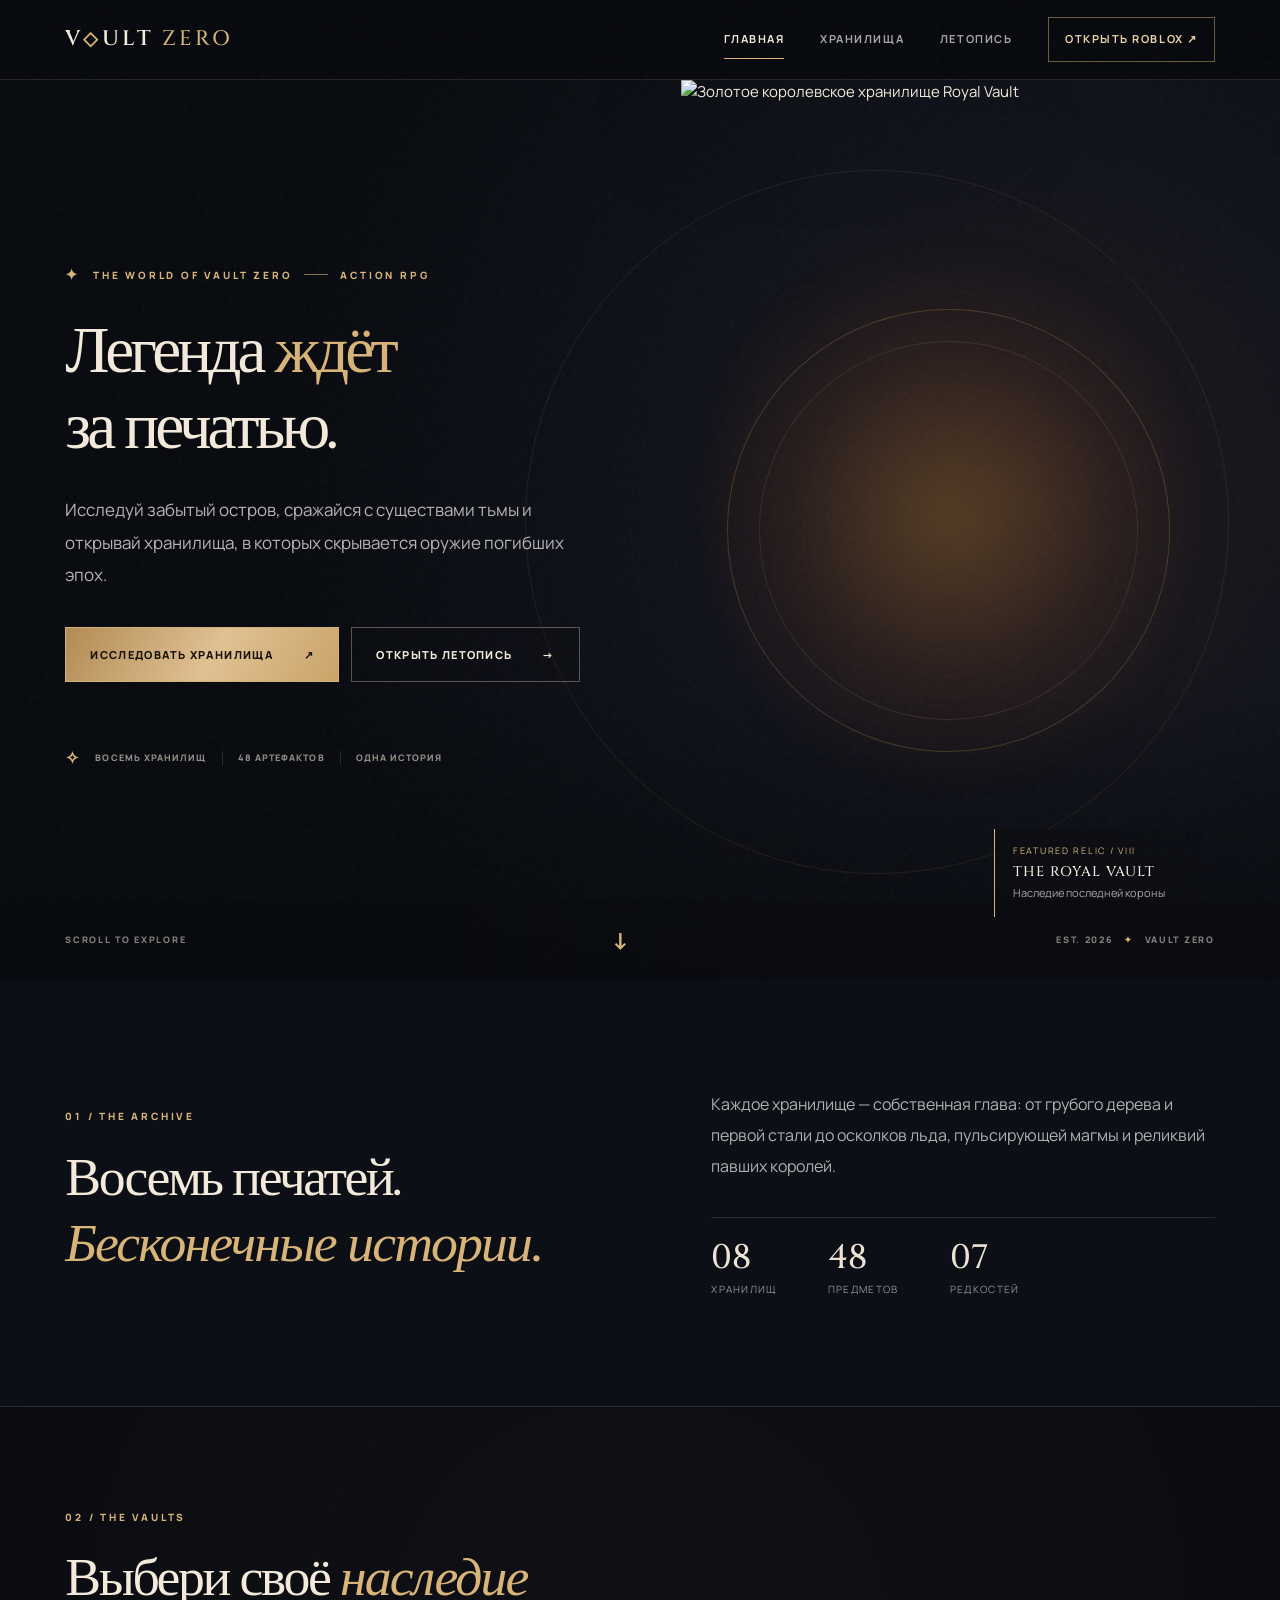
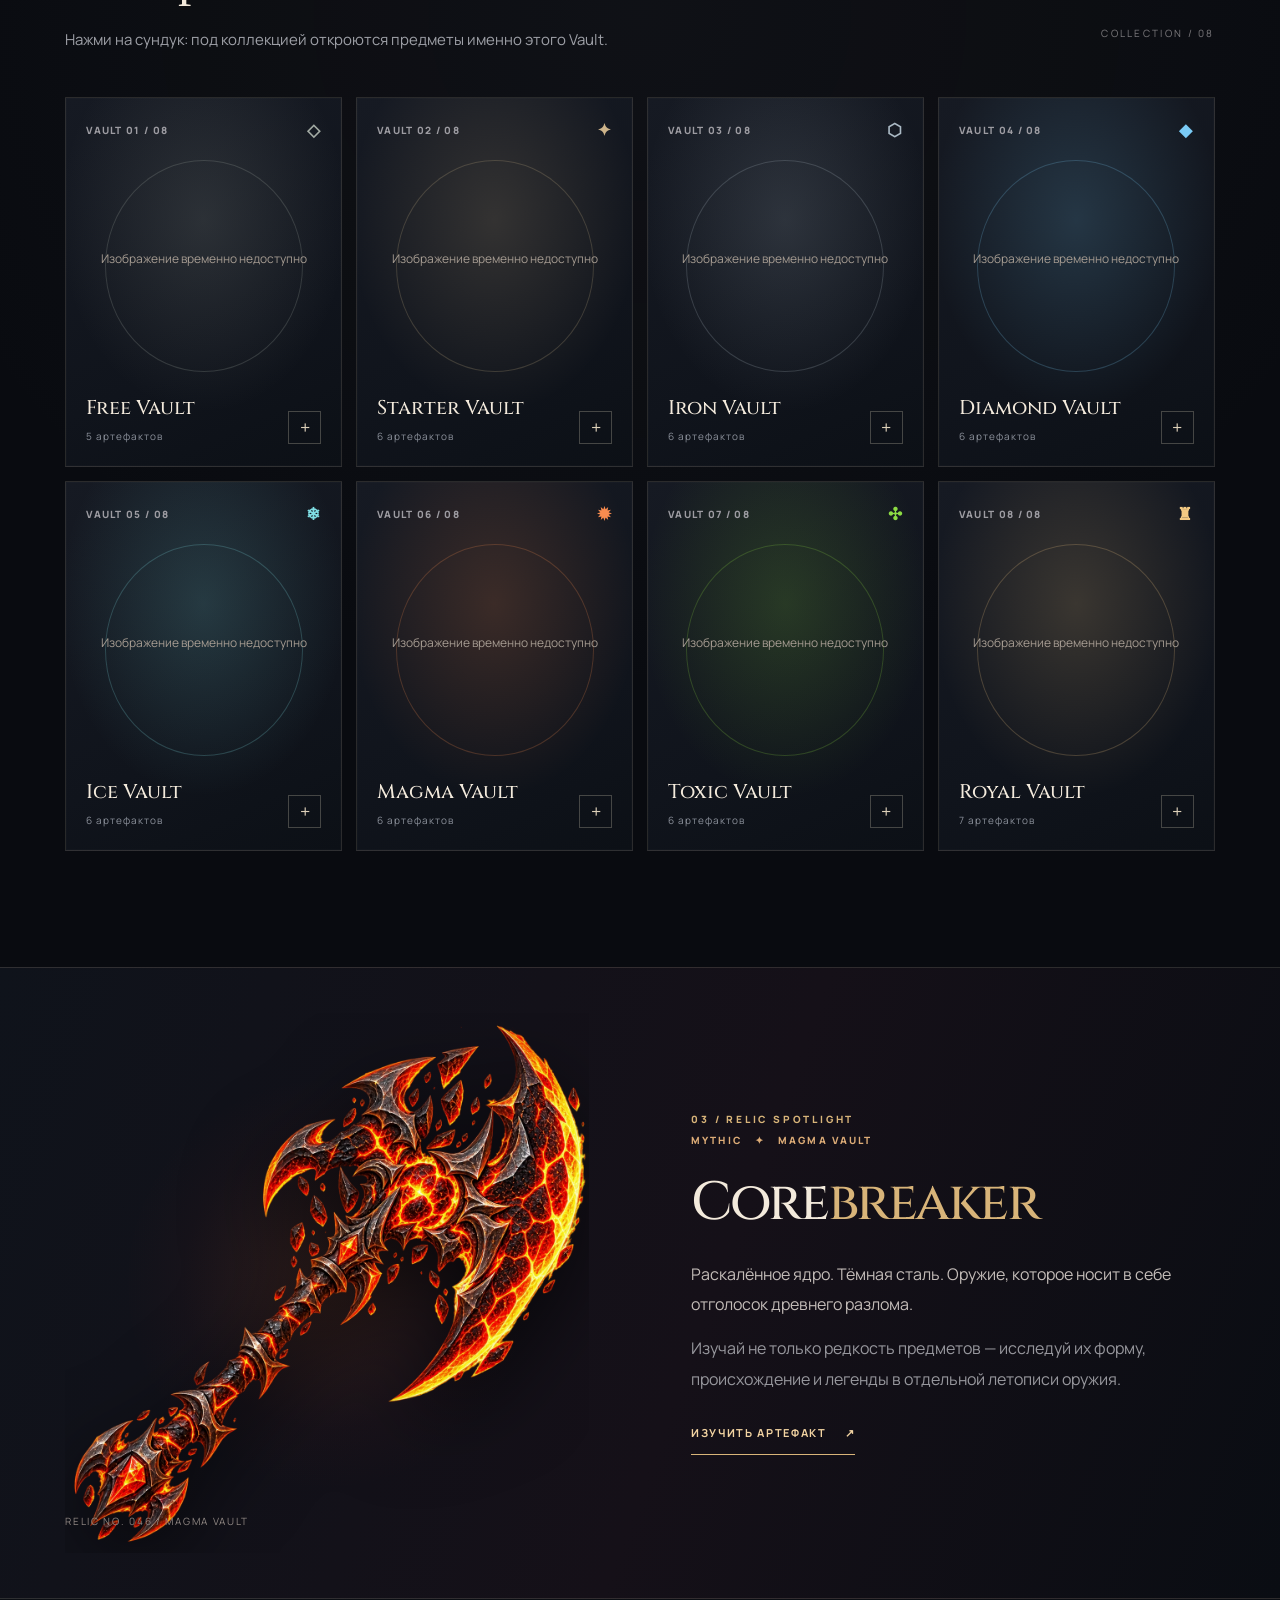
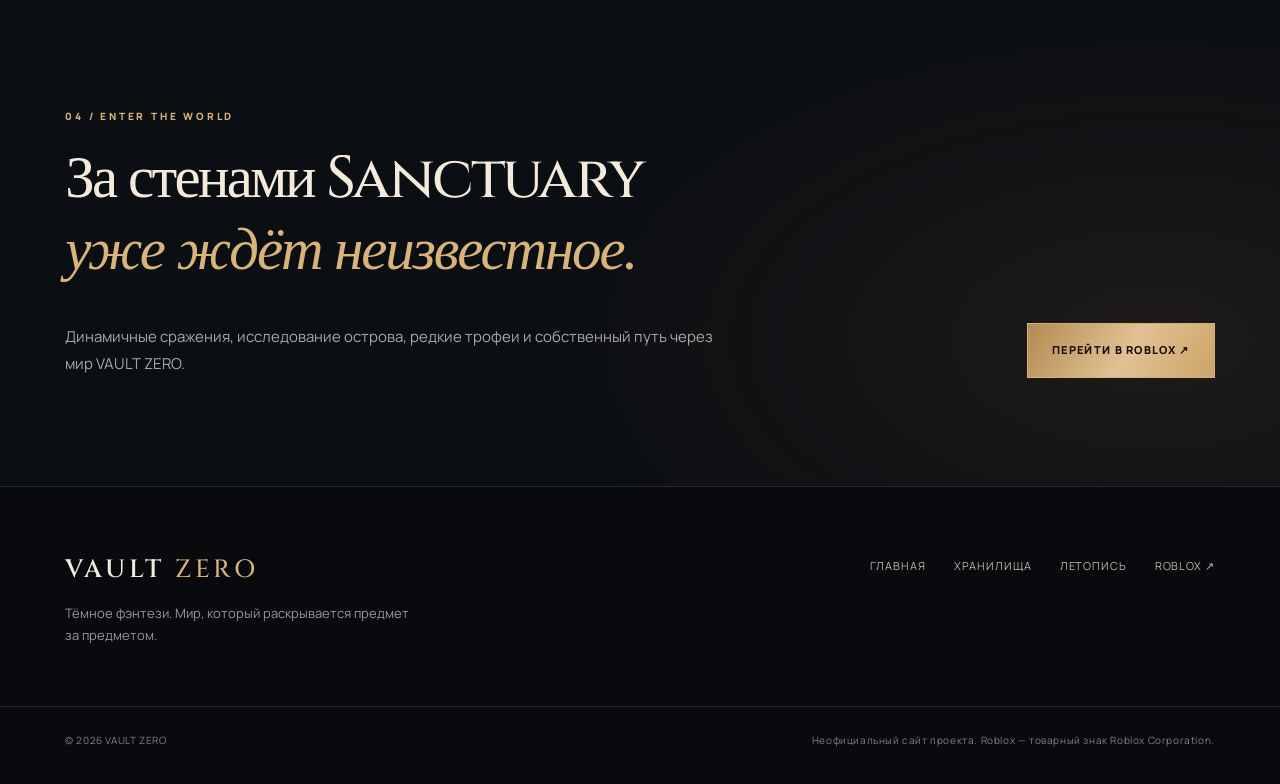
==== commit 5ad72d3d: "Add files via upload" ====
--- a/index.html
+++ b/index.html
@@ -1,682 +1,12 @@
-<!DOCTYPE html>
-
-<html lang="ru">
-<head>
-<meta charset="utf-8"/>
-<meta content="width=device-width, initial-scale=1" name="viewport"/>
-<title>VAULT ZERO — Хранилище нулевой точки</title>
-<meta content="VAULT ZERO — Roblox-игра с хранилищами, оружием и боевой системой. Новости, арсенал и план разработки." name="description"/>
-<meta content="#080d12" name="theme-color"/>
-<meta content="website" property="og:type"/>
-<meta content="VAULT ZERO — Хранилище нулевой точки" property="og:title"/>
-<meta content="Открывай хранилища, добывай оружие и пробивайся через мир, который строится прямо сейчас." property="og:description"/>
-<link href="data:image/svg+xml,%3Csvg xmlns='http://www.w3.org/2000/svg' viewBox='0 0 64 64'%3E%3Ccircle cx='32' cy='32' r='28' fill='%2310151b' stroke='%23f08a3c' stroke-width='4'/%3E%3Ccircle cx='32' cy='32' r='8' fill='none' stroke='%238fd0e6' stroke-width='4'/%3E%3C/svg%3E" rel="icon"/>
-<link href="https://fonts.googleapis.com" rel="preconnect"/>
-<link crossorigin="" href="https://fonts.gstatic.com" rel="preconnect"/>
-<link href="https://fonts.googleapis.com/css2?family=Forum&amp;family=Golos+Text:wght@400;500;600&amp;display=swap" rel="stylesheet"/>
-<style>
-  :root {
-    --base: #10151b;
-    --panel: #171e26;
-    --line: #2a333e;
-    --bone: #ebe5d6;
-    --ash: #8d96a0;
-    --magma: #f08a3c;
-    --frost: #8fd0e6;
-
-    --display: "Forum", "Trajan Pro", Georgia, serif;
-    --body: "Golos Text", "Segoe UI", system-ui, -apple-system, sans-serif;
-
-    --pad: clamp(20px, 5vw, 56px);
-    --max: 1180px;
-  }
-
-  *, *::before, *::after { box-sizing: border-box; }
-  html { scroll-behavior: smooth; scroll-padding-top: 72px; }
-  body {
-    margin: 0;
-    background: var(--base);
-    color: var(--bone);
-    font-family: var(--body);
-    font-size: 17px;
-    line-height: 1.65;
-    -webkit-font-smoothing: antialiased;
-  }
-  h1, h2, h3, p, ul, ol, dl, dd, figure { margin: 0; padding: 0; }
-  ul, ol { list-style: none; }
-  a { color: inherit; }
-  img { display: block; max-width: 100%; }
-
-  [hidden] { display: none !important; }
-  :focus-visible { outline: 2px solid var(--frost); outline-offset: 3px; }
-
-  .wrap { max-width: var(--max); margin: 0 auto; padding: 0 var(--pad); }
-
-  /* ---------- Header ---------- */
-  .site-head {
-    position: fixed; inset: 0 0 auto 0; z-index: 20;
-    background: rgba(16, 21, 27, 0.82);
-    backdrop-filter: blur(10px);
-    -webkit-backdrop-filter: blur(10px);
-    border-bottom: 1px solid var(--line);
-  }
-  .site-head .wrap {
-    display: flex; align-items: center; justify-content: space-between;
-    height: 64px;
-  }
-  .brand {
-    font-family: var(--display);
-    font-size: 22px; letter-spacing: 0.14em; text-decoration: none;
-  }
-  .site-nav { display: flex; align-items: center; gap: 28px; }
-  .site-nav a { text-decoration: none; color: var(--ash); font-size: 15px; transition: color .2s; }
-  .site-nav a:hover { color: var(--bone); }
-  .site-nav .nav-play { color: var(--base); background: var(--magma); padding: 8px 16px; border-radius: 4px; font-weight: 600; }
-  .site-nav .nav-play:hover { color: var(--base); background: #f59a52; }
-
-  /* ---------- Buttons ---------- */
-  .btn {
-    display: inline-flex; align-items: center; justify-content: center;
-    font: 600 16px/1 var(--body);
-    padding: 16px 28px; border-radius: 4px; border: 1px solid transparent;
-    text-decoration: none; cursor: pointer; transition: background .2s, border-color .2s, color .2s;
-  }
-  .btn-primary { background: var(--magma); color: var(--base); }
-  .btn-primary:hover { background: #f59a52; }
-  .btn-ghost { background: transparent; color: var(--bone); border-color: var(--frost); }
-  .btn-ghost:hover { background: rgba(143, 208, 230, 0.12); }
-
-  /* ---------- Hero ---------- */
-  .hero {
-    position: relative; overflow: hidden;
-    min-height: 100vh; min-height: 100svh;
-    padding: 112px 0 72px;
-    display: flex; align-items: center;
-    background:
-      radial-gradient(60% 70% at 8% 28%, rgba(143, 208, 230, 0.13), transparent 70%),
-      radial-gradient(60% 70% at 95% 78%, rgba(240, 138, 60, 0.16), transparent 70%),
-      var(--base);
-  }
-  #fx { position: absolute; inset: 0; width: 100%; height: 100%; pointer-events: none; }
-  .hero-grid {
-    position: relative; z-index: 1;
-    display: grid; grid-template-columns: minmax(0, 1.05fr) minmax(0, 0.95fr);
-    align-items: center; gap: clamp(24px, 5vw, 72px);
-  }
-  .title {
-    font-family: var(--display); font-weight: 400;
-    font-size: clamp(64px, 11vw, 148px);
-    line-height: 0.9; letter-spacing: 0.02em; text-transform: uppercase;
-  }
-  .title span { display: block; }
-  .tagline {
-    margin-top: 22px;
-    font-family: var(--display);
-    font-size: clamp(22px, 2.6vw, 32px);
-    color: var(--frost);
-  }
-  .lede { margin-top: 20px; max-width: 46ch; color: var(--ash); font-size: 19px; }
-  .actions { margin-top: 36px; display: flex; flex-wrap: wrap; gap: 14px; }
-
-  /* ---------- Vault ---------- */
-  .vault { position: relative; width: 100%; max-width: 560px; aspect-ratio: 1; justify-self: center; }
-  .door {
-    position: absolute; inset: 0; width: 100%; height: 100%;
-    transition: transform .8s cubic-bezier(.6, 0, .3, 1), opacity .5s;
-  }
-  .door-l { clip-path: inset(0 50% 0 0); }
-  .door-r { clip-path: inset(0 0 0 50%); }
-  .vault.is-open .door { transition: transform 1.3s cubic-bezier(.7, 0, .2, 1) .35s, opacity .9s ease .8s; opacity: 0; }
-  .vault.is-open .door-l { transform: translateX(-46%); }
-  .vault.is-open .door-r { transform: translateX(46%); }
-
-  .core {
-    position: absolute; inset: 16%;
-    display: flex; flex-direction: column; align-items: center; justify-content: center; text-align: center;
-    gap: 10px; padding: 8%;
-    border-radius: 50%;
-    background:
-      radial-gradient(circle at 30% 50%, rgba(143, 208, 230, 0.22), transparent 62%),
-      radial-gradient(circle at 70% 50%, rgba(240, 138, 60, 0.26), transparent 62%),
-      var(--panel);
-    border: 1px solid var(--line);
-    opacity: 0; transform: scale(0.88);
-    transition: opacity .4s, transform .4s;
-  }
-  .vault.is-open .core { opacity: 1; transform: none; transition: opacity .8s ease 1s, transform .8s ease 1s; }
-  .core h2 { font-family: var(--display); font-weight: 400; font-size: clamp(22px, 3vw, 32px); line-height: 1.1; }
-  .core p { color: var(--ash); font-size: 15px; max-width: 24ch; line-height: 1.45; }
-  .core .btn { padding: 11px 18px; font-size: 14px; margin-top: 4px; }
-
-  /* load sequence: the only automatic motion besides the hero particles */
-  @keyframes rise { from { opacity: 0; transform: translateY(26px); } to { opacity: 1; transform: none; } }
-  @keyframes appear { from { opacity: 0; transform: scale(0.94); } to { opacity: 1; transform: none; } }
-  .title span:nth-child(1) { animation: rise .8s cubic-bezier(.2, .7, .2, 1) .1s both; }
-  .title span:nth-child(2) { animation: rise .8s cubic-bezier(.2, .7, .2, 1) .22s both; }
-  .tagline { animation: rise .8s cubic-bezier(.2, .7, .2, 1) .4s both; }
-  .lede { animation: rise .8s cubic-bezier(.2, .7, .2, 1) .5s both; }
-  .actions { animation: rise .8s cubic-bezier(.2, .7, .2, 1) .6s both; }
-  .vault { animation: appear 1.1s cubic-bezier(.2, .7, .2, 1) .2s both; }
-
-  /* ---------- Sections ---------- */
-  .sec { position: relative; padding: clamp(72px, 10vw, 136px) 0; }
-  .sec::before {
-    content: ""; position: absolute; top: 0; left: 0; right: 0; height: 1px;
-    background: linear-gradient(90deg, var(--frost), var(--line) 35%, var(--line) 65%, var(--magma));
-    opacity: 0.8;
-  }
-  .sec-head { max-width: 640px; margin-bottom: clamp(32px, 5vw, 56px); }
-  .sec-head h2 {
-    font-family: var(--display); font-weight: 400;
-    font-size: clamp(36px, 5.4vw, 64px); line-height: 1; letter-spacing: 0.02em; text-transform: uppercase;
-  }
-  .sec-head p { margin-top: 18px; color: var(--ash); max-width: 52ch; }
-
-  /* ---------- Vault table ---------- */
-  .ledger { width: 100%; border-collapse: collapse; }
-  .ledger th {
-    text-align: left; font-weight: 500; font-size: 14px; color: var(--ash);
-    padding: 0 0 14px; border-bottom: 1px solid var(--line);
-  }
-  .ledger td { padding: 22px 0; border-bottom: 1px solid var(--line); vertical-align: baseline; }
-  .ledger tbody tr { transition: background .2s; }
-  .ledger tbody tr:hover { background: rgba(235, 229, 214, 0.03); }
-  .ledger .name { font-family: var(--display); font-size: clamp(22px, 3vw, 32px); }
-  .ledger .lvl { color: var(--ash); }
-  .ledger .price { text-align: right; font-family: var(--display); font-size: clamp(30px, 4.5vw, 52px); line-height: 1; }
-  .ledger th:last-child { text-align: right; }
-  .themes { margin-top: 40px; color: var(--ash); }
-  .themes .ice, .themes .mag { font-family: var(--display); font-size: 24px; }
-  .themes .ice { color: var(--frost); }
-  .themes .mag { color: var(--magma); }
-
-  /* ---------- Combat strip ---------- */
-  .moves {
-    display: flex; flex-wrap: wrap;
-    border-top: 1px solid var(--line); border-bottom: 1px solid var(--line);
-  }
-  .moves li {
-    flex: 1 1 160px; padding: 28px 24px;
-    font-family: var(--display); font-size: clamp(24px, 3.4vw, 40px); line-height: 1;
-    border-left: 1px solid var(--line);
-  }
-  .moves li:first-child { border-left: 0; padding-left: 0; }
-  .moves-note { margin-top: 20px; color: var(--ash); max-width: 62ch; }
-
-  /* ---------- Arsenal ---------- */
-  .arsenal { display: grid; grid-template-columns: 1fr 1fr; gap: 0; border: 1px solid var(--line); }
-  .weapon { padding: clamp(24px, 4vw, 48px); display: flex; flex-direction: column; gap: 22px; }
-  .weapon + .weapon { border-left: 1px solid var(--line); }
-  .weapon.magma { background: linear-gradient(165deg, rgba(240, 138, 60, 0.16), transparent 55%); }
-  .weapon.frost { background: linear-gradient(165deg, rgba(143, 208, 230, 0.14), transparent 55%); }
-  .weapon h3 { font-family: var(--display); font-weight: 400; font-size: clamp(34px, 4.6vw, 56px); line-height: 1; letter-spacing: 0.02em; }
-  .weapon.magma h3 { color: var(--magma); }
-  .weapon.frost h3 { color: var(--frost); }
-  .weapon p { color: var(--ash); max-width: 40ch; }
-
-  /* image slot: shows the picture if the file exists, otherwise a clear placeholder */
-  .shot {
-    position: relative; aspect-ratio: 4 / 3; overflow: hidden;
-    background: var(--panel); border: 1px solid var(--line);
-  }
-  .shot img { position: absolute; inset: 0; width: 100%; height: 100%; object-fit: cover; }
-  .shot .slot {
-    position: absolute; inset: 0; display: flex; align-items: center; justify-content: center;
-    color: var(--ash); font-size: 14px; text-align: center; padding: 16px;
-  }
-  .shot.tall { aspect-ratio: 3 / 4; }
-  .shot.contain img { object-fit: contain; padding: 14px; }
-  .weapon .more { align-self: flex-start; color: var(--bone); text-decoration: underline; text-underline-offset: 5px; text-decoration-color: var(--line); transition: text-decoration-color .2s; }
-  .weapon .more:hover { text-decoration-color: var(--bone); }
-
-  /* ---------- World ---------- */
-  .dossier { display: grid; grid-template-columns: minmax(0, 0.8fr) minmax(0, 1.2fr); gap: clamp(24px, 5vw, 64px); align-items: start; }
-  .dossier h3 { font-family: var(--display); font-weight: 400; font-size: clamp(34px, 4.6vw, 56px); line-height: 1; }
-  .dossier .blurb { margin-top: 16px; color: var(--ash); max-width: 48ch; }
-  .stats { margin-top: 28px; border-top: 1px solid var(--line); }
-  .stats div { display: grid; grid-template-columns: 140px 1fr; gap: 16px; padding: 14px 0; border-bottom: 1px solid var(--line); }
-  .stats dt { color: var(--ash); }
-  .stats dd { margin: 0; }
-
-  .npc-title { margin-top: clamp(56px, 8vw, 96px); font-family: var(--display); font-weight: 400; font-size: clamp(26px, 3.4vw, 38px); }
-  .npcs { margin-top: 20px; display: grid; grid-template-columns: repeat(auto-fit, minmax(260px, 1fr)); column-gap: 48px; border-top: 1px solid var(--line); }
-  .npcs li { display: flex; justify-content: space-between; align-items: baseline; gap: 16px; padding: 16px 0; border-bottom: 1px solid var(--line); }
-  .npcs .ru { font-size: 18px; }
-  .npcs .en { color: var(--ash); font-size: 14px; }
-
-  /* ---------- Route ---------- */
-  .route { position: relative; max-width: 640px; padding-left: 36px; }
-  .route::before { content: ""; position: absolute; left: 6px; top: 8px; bottom: 8px; width: 1px; background: var(--line); }
-  .route li { position: relative; padding: 14px 0; font-family: var(--display); font-size: clamp(22px, 2.8vw, 30px); line-height: 1.2; }
-  .route li::before {
-    content: ""; position: absolute; left: -36px; top: 50%; width: 13px; height: 13px; margin-top: -6px;
-    border-radius: 50%; background: var(--base); border: 1px solid var(--ash);
-  }
-  .route li.done::before { background: var(--frost); border-color: var(--frost); }
-  .route li.now::before { background: var(--magma); border-color: var(--magma); }
-  .route-note { margin-top: 28px; color: var(--ash); max-width: 52ch; }
-
-  /* ---------- Footer ---------- */
-  .site-foot { position: relative; padding: clamp(56px, 8vw, 96px) 0 40px; }
-  .site-foot::before { content: ""; position: absolute; top: 0; left: 0; right: 0; height: 1px; background: linear-gradient(90deg, var(--frost), var(--line) 35%, var(--line) 65%, var(--magma)); }
-  .foot-cta { display: flex; flex-wrap: wrap; align-items: center; justify-content: space-between; gap: 28px; }
-  .foot-cta h2 { font-family: var(--display); font-weight: 400; font-size: clamp(32px, 5vw, 56px); line-height: 1.05; max-width: 14ch; text-transform: uppercase; }
-  .links { display: flex; flex-wrap: wrap; gap: 12px; }
-  .fine { margin-top: 64px; padding-top: 24px; border-top: 1px solid var(--line); color: var(--ash); font-size: 14px; display: flex; flex-wrap: wrap; justify-content: space-between; gap: 8px 24px; }
-
-  /* ---------- Responsive ---------- */
-  @media (max-width: 900px) {
-    .hero-grid { grid-template-columns: 1fr; }
-    .vault { max-width: 420px; }
-    .arsenal { grid-template-columns: 1fr; }
-    .weapon + .weapon { border-left: 0; border-top: 1px solid var(--line); }
-    .dossier { grid-template-columns: 1fr; }
-    .site-nav a:not(.nav-play):not([data-keep]) { display: none; }
-  }
-  @media (max-width: 560px) {
-    .ledger .lvl-col { display: none; }
-    .stats div { grid-template-columns: 110px 1fr; }
-    .moves li { border-left: 0; padding-left: 0; flex-basis: 45%; }
-  }
-
-  @media (prefers-reduced-motion: reduce) {
-    html { scroll-behavior: auto; }
-    *, *::before, *::after { animation: none !important; transition: none !important; }
-  }
-</style>
-<link href="vaultzero.css" rel="stylesheet"/></head>
-<body><div aria-hidden="true" class="progress-track"></div>
-<!-- Vault door artwork (shared by both halves of the door) -->
-<svg aria-hidden="true" focusable="false" height="0" style="position:absolute" width="0">
-<defs>
-<lineargradient gradientunits="userSpaceOnUse" id="gDual" x1="20" x2="480" y1="0" y2="0">
-<stop offset="0" stop-color="#8fd0e6"></stop>
-<stop offset="0.5" stop-color="#c9c4b6"></stop>
-<stop offset="1" stop-color="#f08a3c"></stop>
-</lineargradient>
-<radialgradient cx="50%" cy="42%" id="gIron" r="70%">
-<stop offset="0" stop-color="#232c37"></stop>
-<stop offset="1" stop-color="#141a21"></stop>
-</radialgradient>
-<radialgradient cx="50%" cy="40%" id="gPlate" r="70%">
-<stop offset="0" stop-color="#2a3541"></stop>
-<stop offset="1" stop-color="#18202a"></stop>
-</radialgradient>
-</defs>
-<symbol id="door" viewbox="0 0 500 500">
-<circle cx="250" cy="250" fill="url(#gIron)" r="244" stroke="#2a333e" stroke-width="2"></circle>
-<circle cx="250" cy="250" fill="none" opacity="0.9" r="238" stroke="url(#gDual)" stroke-width="1.5"></circle>
-<g id="ticks" opacity="0.5" stroke="#c9c4b6" stroke-width="1.4"></g>
-<circle cx="250" cy="250" fill="none" r="222" stroke="#2a333e" stroke-width="2"></circle>
-<g id="ringA">
-<circle cx="250" cy="250" fill="none" opacity="0.8" r="214" stroke="url(#gDual)" stroke-width="1.2"></circle>
-<circle cx="250" cy="250" fill="none" opacity="0.8" r="180" stroke="url(#gDual)" stroke-width="1.2"></circle>
-<g fill="none" id="runes" opacity="0.62" stroke="#ebe5d6" stroke-linecap="round" stroke-width="1.6"></g>
-</g>
-<g id="ringB">
-<circle cx="250" cy="250" fill="#151c24" r="168" stroke="#2a333e" stroke-width="2"></circle>
-<g fill="url(#gDual)" id="notches" opacity="0.9"></g>
-<circle cx="250" cy="250" fill="none" r="150" stroke="#2a333e" stroke-width="2"></circle>
-</g>
-<circle cx="250" cy="250" fill="url(#gPlate)" r="142" stroke="url(#gDual)" stroke-width="1.5"></circle>
-<g id="bolts"></g>
-<g id="wheel">
-<g id="spokes" stroke="url(#gDual)" stroke-linecap="round" stroke-width="7"></g>
-<g fill="#18202a" id="knobs" stroke="url(#gDual)" stroke-width="2.5"></g>
-</g>
-<circle cx="250" cy="250" fill="#18202a" r="28" stroke="url(#gDual)" stroke-width="3"></circle>
-<circle cx="250" cy="250" fill="none" r="8" stroke="url(#gDual)" stroke-width="3"></circle>
-</symbol>
-</svg>
-<header class="site-head">
-<div class="wrap">
-<a aria-label="VAULT ZERO, к началу страницы" class="brand" href="#top">VAULT ZERO</a>
-<nav aria-label="Разделы" class="site-nav">
-<a href="vaults.html" data-keep>Каталог Vault</a>
-<a href="#arsenal">Арсенал</a>
-<a href="#world">Мир</a>
-<a href="#vaults">Хранилища</a>
-<a data-keep="" href="wiki.html">Вики</a>
-<a class="nav-play" data-link="roblox" href="https://www.roblox.com/games/78115785740379" rel="noopener" target="_blank">Играть</a>
-</nav>
-</div>
-</header>
-<main id="top">
-<section class="hero" id="hero">
-<canvas aria-hidden="true" id="fx"></canvas>
-<div class="wrap hero-grid">
-<div class="hero-copy"><p class="eyebrow">DARK FANTASY  /  ACTION RPG  /  ROBLOX</p>
-<h1 class="title"><span>Vault</span><span>Zero</span></h1>
-<p class="tagline">Хранилище нулевой точки</p>
-<p class="lede">Восемь хранилищ, десятки редких клинков и мир тёмного фэнтези, который раскрывается с каждой находкой.</p>
-<div class="actions">
-<a class="btn btn-primary" data-link="roblox" href="https://www.roblox.com/games/78115785740379" rel="noopener" target="_blank">Играть в Roblox</a>
-<a class="btn btn-ghost" href="vaults.html">Каталог оружия ↗</a>
-<button aria-controls="core" aria-expanded="false" class="btn btn-ghost" id="openBtn" type="button">Открыть хранилище</button>
-</div>
-<div class="hero-subnote"><span class="diamond">✧</span><span>Explore the unknown</span><span class="diamond">✧</span><span>Forge your path</span><span class="diamond">✧</span><strong>VAULT ZERO</strong></div></div>
-<div class="vault" id="vault">
-<div class="core" id="core" inert="">
-<h2>Хранилище открыто</h2>
-<p>Награды ждут внутри игры.</p>
-<a class="btn btn-primary" data-link="roblox" href="https://www.roblox.com/games/78115785740379" rel="noopener" target="_blank">Войти в игру</a>
-</div>
-<svg aria-hidden="true" class="door door-l" focusable="false" viewbox="0 0 500 500"><use href="#door"></use></svg>
-<svg aria-hidden="true" class="door door-r" focusable="false" viewbox="0 0 500 500"><use href="#door"></use></svg>
-<div class="hero-right-mark"><span>ZERO / ORIGIN</span><span>ARCANE SEAL // 001</span></div></div>
-</div>
-</section>
-<section class="sec home-vault-section" id="vaults"><div class="wrap">
-<div class="sec-head"><p class="section-mark">I / THE VAULT COLLECTION</p><h2>Восемь хранилищ.<br><em>Один мир.</em></h2><p>48 изображений оружия распределены по хранилищам и редкостям. Каждое хранилище — собственная коллекция.</p></div>
-<div class="home-vault-grid"><a class="home-vault" href="vaults.html#free" style="--vault-color:#a3aba4"><span class="hv-index">01 / COLLECTION</span><span class="hv-symbol" aria-hidden="true">◇</span><span class="hv-image"><img src="assets/previews/05_Royal_Shortblade_Legendary.webp" alt="" loading="lazy"></span><span class="hv-bottom"><strong>Free Vault</strong><small>5 предметов · 5 готовых артов</small></span><span class="hv-arrow" aria-hidden="true">↗</span></a><a class="home-vault" href="vaults.html#starter" style="--vault-color:#ceb48a"><span class="hv-index">02 / COLLECTION</span><span class="hv-symbol" aria-hidden="true">✦</span><span class="hv-image"><img src="assets/previews/06_Dawnsteel_Edge_Mythic.webp" alt="" loading="lazy"></span><span class="hv-bottom"><strong>Starter Vault</strong><small>6 предметов · 6 готовых артов</small></span><span class="hv-arrow" aria-hidden="true">↗</span></a><a class="home-vault" href="vaults.html#iron" style="--vault-color:#abbac5"><span class="hv-index">03 / COLLECTION</span><span class="hv-symbol" aria-hidden="true">⬡</span><span class="hv-image"><img src="assets/previews/06_Iron_Sovereign_Mythic.webp" alt="" loading="lazy"></span><span class="hv-bottom"><strong>Iron Vault</strong><small>6 предметов · 6 готовых артов</small></span><span class="hv-arrow" aria-hidden="true">↗</span></a><a class="home-vault" href="vaults.html#diamond" style="--vault-color:#7acbf6"><span class="hv-index">04 / COLLECTION</span><span class="hv-symbol" aria-hidden="true">◆</span><span class="hv-image"><img src="assets/previews/06_Facet_Sovereign_Mythic.webp" alt="" loading="lazy"></span><span class="hv-bottom"><strong>Diamond Vault</strong><small>6 предметов · 0 готовых артов</small></span><span class="hv-arrow" aria-hidden="true">↗</span></a><a class="home-vault" href="vaults.html#ice" style="--vault-color:#80dfe5"><span class="hv-index">05 / COLLECTION</span><span class="hv-symbol" aria-hidden="true">❄</span><span class="hv-image"><img src="assets/previews/06_Shatterheart_Mythic.webp" alt="" loading="lazy"></span><span class="hv-bottom"><strong>Ice Vault</strong><small>6 предметов · 0 готовых артов</small></span><span class="hv-arrow" aria-hidden="true">↗</span></a><a class="home-vault" href="vaults.html#magma" style="--vault-color:#fa8c4f"><span class="hv-index">06 / COLLECTION</span><span class="hv-symbol" aria-hidden="true">✹</span><span class="hv-image"><img src="assets/previews/06_Corebreaker_Mythic.webp" alt="" loading="lazy"></span><span class="hv-bottom"><strong>Magma Vault</strong><small>6 предметов · 6 готовых артов</small></span><span class="hv-arrow" aria-hidden="true">↗</span></a><a class="home-vault" href="vaults.html#toxic" style="--vault-color:#8cdb43"><span class="hv-index">07 / COLLECTION</span><span class="hv-symbol" aria-hidden="true">✣</span><span class="hv-image"><img src="assets/previews/06_Apex_Contagion_Mythic.webp" alt="" loading="lazy"></span><span class="hv-bottom"><strong>Toxic Vault</strong><small>6 предметов · 0 готовых артов</small></span><span class="hv-arrow" aria-hidden="true">↗</span></a><a class="home-vault" href="vaults.html#royal" style="--vault-color:#f4ca83"><span class="hv-index">08 / COLLECTION</span><span class="hv-symbol" aria-hidden="true">♜</span><span class="hv-image"><img src="assets/previews/07_The_Eternal_Reign_Secret.webp" alt="" loading="lazy"></span><span class="hv-bottom"><strong>Royal Vault</strong><small>7 предметов · 0 готовых артов</small></span><span class="hv-arrow" aria-hidden="true">↗</span></a></div><div class="vault-section-footer"><span>23 готовых арта &nbsp; / &nbsp; 25 в разработке</span><a href="vaults.html" class="btn btn-ghost">Исследовать все Vault <span aria-hidden="true">↗</span></a></div></div></section>
-<section class="sec" id="arsenal">
-<div class="wrap">
-<div class="sec-head"><p class="section-mark">II / THE ARSENAL</p>
-<h2>Арсенал</h2>
-<p>Избранные предметы из коллекции. Изучи каждый Vault, чтобы увидеть полный набор оружия.</p>
-</div>
-<div class="arsenal">
-<article class="weapon magma"><div class="eyebrow">FEATURED WEAPON  —  MAGMA</div>
-<figure class="shot contain">
-<div class="slot">Скриншот: corebreaker.webp</div>
-<img alt="Corebreaker" decoding="async" loading="lazy" onerror="this.remove()" onload="this.previousElementSibling.remove()" src="corebreaker.webp"/>
-</figure>
-<h3>Corebreaker</h3>
-<p>Corebreaker · Mythic · Magma Vault. Арт готов, характеристики в игре не подтверждены.</p>
-<a class="more" href="wiki.html#/corebreaker">Страница в вики</a>
-</article>
-<article class="weapon frost"><div class="eyebrow">IN PROCESS  —  ICE VAULT</div>
-<figure class="shot contain"><img src="assets/previews/06_Shatterheart_Mythic.webp" alt="Shatterheart — Ice Vault" loading="lazy"></figure>
-<h3>Shatterheart</h3>
-<p>Shatterheart · Mythic · Ice Vault. Изображение находится в папке In Process.</p><a class="more" href="wiki.html#/shatterheart">Страница в вики</a>
-</article>
-</div>
-<div style="height: clamp(48px, 7vw, 88px)"></div>
-<ul class="moves">
-<li>Lock-On</li>
-<li>Спринт</li>
-<li>Рывок</li>
-<li>Перекат</li>
-<li>Прыжок</li>
-</ul>
-<p class="moves-note">Бой строится на плавных переходах между движениями. Оружие ближнего боя: коса и копьё.</p>
-</div>
-</section>
-<section class="sec" id="world">
-<div class="wrap">
-<div class="sec-head"><p class="section-mark">III / THE WORLD</p>
-<h2>Мир</h2>
-<p>Лагеря, мобы и жители острова. Мир собирается по плану, который ниже.</p>
-</div>
-<div class="dossier">
-<figure class="shot tall">
-<div class="slot">В разработке</div>
-
-</figure>
-<div>
-<h3>Goblin Scout</h3>
-<p class="blurb">Быстрый, ловкий, всегда на шаг впереди. Он появляется раньше, чем его заметят.</p>
-<dl class="stats">
-<div><dt>Роль</dt><dd>Разведчик</dd></div>
-<div><dt>Фракция</dt><dd>Лесные гоблины</dd></div>
-<div><dt>Угроза</dt><dd>Средняя</dd></div>
-<div><dt>Повадки</dt><dd>Скорость, ловкость, внезапные атаки</dd></div>
-<div><dt>Оружие</dt><dd>Кинжалы и метательное</dd></div>
-</dl>
-</div>
-</div>
-<h3 class="npc-title">Жители</h3>
-<ul class="npcs">
-<li><span class="ru">Кузнец</span><span class="en">Blacksmith</span></li>
-<li><span class="ru">Хранитель рун</span><span class="en">Rune Keeper</span></li>
-<li><span class="ru">Торговец ресурсами</span><span class="en">Resource Trader</span></li>
-<li><span class="ru">Архивариус</span><span class="en">Archivist</span></li>
-<li><span class="ru">Зачарователь</span><span class="en">Enchanter</span></li>
-<li><span class="ru">Охотник на гоблинов</span><span class="en">Goblin Hunter</span></li>
-</ul>
-</div>
-</section>
-<section class="sec" id="route">
-<div class="wrap">
-<div class="sec-head"><p class="section-mark">IV / DEVELOPMENT LOG</p>
-<h2>План работ</h2>
-<p>Мир собирается этап за этапом. Так порядок выглядит сейчас.</p>
-</div>
-<!-- Статус этапа: добавь класс "done" (готово) или "now" (в работе) к нужному пункту -->
-<ol class="route">
-<li>Кусты</li>
-<li>Мобы</li>
-<li>Лагеря</li>
-<li>Вода</li>
-<li>Форма острова</li>
-<li>Погода</li>
-<li>Cinematic Lighting</li>
-<li>Атмосфера и звуки</li>
-<li>Финальная оптимизация</li>
-</ol>
-</div>
-</section>
-</main>
-<footer class="site-foot">
-<div class="wrap">
-<div class="foot-cta">
-<h2>Нулевая точка ждёт</h2>
-<div class="links">
-<a class="btn btn-primary" data-link="roblox" href="https://www.roblox.com/games/78115785740379" rel="noopener" target="_blank">Играть в Roblox</a>
-<a class="btn btn-ghost" data-link="discord" hidden="" href="#" rel="noopener" target="_blank">Discord</a>
-<a class="btn btn-ghost" data-link="email" hidden="" href="#">Написать нам</a>
-</div>
-</div>
-<div class="fine">
-<span>© 2026 VAULT ZERO</span>
-<span>Roblox — торговая марка Roblox Corporation. Проект не связан с ней.</span>
-</div>
-</div>
-</footer>
-<script>
-(function () {
-  "use strict";
-
-  /* ---- Ссылки: впиши свои, пустые кнопки скрываются сами ---- */
-  var LINKS = {
-    roblox:  "https://www.roblox.com/games/78115785740379",
-    discord: "",            // например "https://discord.gg/xxxx"
-    email:   ""             // например "hello@vaultzero.store"
-  };
-  document.querySelectorAll("[data-link]").forEach(function (el) {
-    var key = el.getAttribute("data-link");
-    var val = LINKS[key];
-    if (!val) { el.hidden = true; return; }
-    el.href = key === "email" ? "mailto:" + val : val;
-    el.hidden = false;
-  });
-
-  var reduce = window.matchMedia("(prefers-reduced-motion: reduce)").matches;
-  var NS = "http://www.w3.org/2000/svg";
-
-  function el(name, attrs) {
-    var n = document.createElementNS(NS, name);
-    for (var k in attrs) n.setAttribute(k, attrs[k]);
-    return n;
-  }
-
-  /* ---- Рисуем детали двери ---- */
-  function rng(seed) {
-    return function () {
-      seed |= 0; seed = (seed + 0x6D2B79F5) | 0;
-      var t = Math.imul(seed ^ (seed >>> 15), 1 | seed);
-      t = (t + Math.imul(t ^ (t >>> 7), 61 | t)) ^ t;
-      return ((t ^ (t >>> 14)) >>> 0) / 4294967296;
-    };
-  }
-  var rand = rng(11);
-
-  var ticks = document.getElementById("ticks");
-  for (var i = 0; i < 72; i++) {
-    var long = i % 6 === 0;
-    ticks.appendChild(el("line", {
-      x1: 250, y1: 250 - 233, x2: 250, y2: 250 - (long ? 225 : 229),
-      transform: "rotate(" + (i * 5) + " 250 250)"
-    }));
-  }
-
-  var strokes = [
-    "M250 44 L250 64",
-    "M250 54 L258 46", "M250 58 L242 50", "M245 50 L255 50",
-    "M244 47 L250 53 L256 47", "M246 60 L254 60"
-  ];
-  var runes = document.getElementById("runes");
-  for (var r = 0; r < 48; r++) {
-    var g = el("g", { transform: "rotate(" + (r * 7.5) + " 250 250)" });
-    g.appendChild(el("path", { d: strokes[0] }));
-    var n = 1 + Math.floor(rand() * 2);
-    var used = {};
-    for (var s = 0; s < n; s++) {
-      var idx = 1 + Math.floor(rand() * (strokes.length - 1));
-      if (used[idx]) continue;
-      used[idx] = true;
-      g.appendChild(el("path", { d: strokes[idx] }));
-    }
-    runes.appendChild(g);
-  }
-
-  var notches = document.getElementById("notches");
-  for (var k = 0; k < 12; k++) {
-    notches.appendChild(el("rect", {
-      x: 246, y: 250 - 166, width: 8, height: 12, rx: 1.5,
-      transform: "rotate(" + (k * 30) + " 250 250)"
-    }));
-  }
-
-  var bolts = document.getElementById("bolts");
-  for (var b = 0; b < 8; b++) {
-    var a = (b * 45 - 90) * Math.PI / 180;
-    var bx = 250 + Math.cos(a) * 124, by = 250 + Math.sin(a) * 124;
-    bolts.appendChild(el("circle", { cx: bx, cy: by, r: 7, fill: "#18202a", stroke: "url(#gDual)", "stroke-width": 2 }));
-    bolts.appendChild(el("circle", { cx: bx, cy: by, r: 2, fill: "#c9c4b6", opacity: 0.7 }));
-  }
-
-  var spokes = document.getElementById("spokes");
-  var knobs = document.getElementById("knobs");
-  for (var p = 0; p < 6; p++) {
-    var ang = p * 60;
-    spokes.appendChild(el("line", { x1: 250, y1: 250, x2: 250, y2: 250 - 92, transform: "rotate(" + ang + " 250 250)" }));
-    knobs.appendChild(el("circle", { cx: 250, cy: 250 - 100, r: 10, transform: "rotate(" + ang + " 250 250)" }));
-  }
-
-  /* ---- Вращение колец: мышь, скролл и открытие ---- */
-  var ringA = document.getElementById("ringA");
-  var ringB = document.getElementById("ringB");
-  var wheel = document.getElementById("wheel");
-  var hero = document.getElementById("hero");
-  var vault = document.getElementById("vault");
-  var openBtn = document.getElementById("openBtn");
-  var core = document.getElementById("core");
-
-  var px = 0, curX = 0, boost = 0, boostTarget = 0, heroVisible = true;
-
-  function frame() {
-    curX += (px - curX) * 0.06;
-    boost += (boostTarget - boost) * 0.045;
-    var sy = window.scrollY;
-    ringA.setAttribute("transform", "rotate(" + (curX * 22 + sy * 0.05 + boost).toFixed(2) + " 250 250)");
-    ringB.setAttribute("transform", "rotate(" + (-(curX * 34 + sy * 0.08 + boost * 1.6)).toFixed(2) + " 250 250)");
-    wheel.setAttribute("transform", "rotate(" + (curX * 46 + sy * 0.12 + boost * 2.6).toFixed(2) + " 250 250)");
-    if (heroVisible) requestAnimationFrame(frame);
-  }
-
-  if (!reduce) {
-    hero.addEventListener("pointermove", function (e) { px = e.clientX / window.innerWidth - 0.5; });
-    requestAnimationFrame(frame);
-  }
-
-  function setOpen(open) {
-    vault.classList.toggle("is-open", open);
-    openBtn.setAttribute("aria-expanded", String(open));
-    openBtn.textContent = open ? "Закрыть хранилище" : "Открыть хранилище";
-    core.inert = !open;
-    boostTarget = open ? 200 : 0;
-  }
-  openBtn.addEventListener("click", function () {
-    setOpen(!vault.classList.contains("is-open"));
-  });
-
-  /* ---- Частицы: угли справа, ледяная пыль слева ---- */
-  var cv = document.getElementById("fx");
-  var ctx = cv.getContext("2d");
-  var W = 0, H = 0, motes = [];
-
-  function sizeCanvas() {
-    var rect = hero.getBoundingClientRect();
-    var dpr = Math.min(window.devicePixelRatio || 1, 2);
-    W = rect.width; H = rect.height;
-    cv.width = W * dpr; cv.height = H * dpr;
-    ctx.setTransform(dpr, 0, 0, dpr, 0, 0);
-  }
-
-  function spawn(kind, initial) {
-    var ember = kind === "ember";
-    return {
-      kind: kind,
-      x: ember ? W * (0.4 + Math.random() * 0.6) : W * (Math.random() * 0.6),
-      y: initial ? Math.random() * H : (ember ? H + 10 : -10),
-      vx: (Math.random() - 0.5) * 0.25,
-      vy: ember ? -(0.25 + Math.random() * 0.55) : (0.12 + Math.random() * 0.3),
-      r: 0.6 + Math.random() * 1.5,
-      a: 0.25 + Math.random() * 0.45
-    };
-  }
-
-  function step() {
-    ctx.clearRect(0, 0, W, H);
-    for (var i = 0; i < motes.length; i++) {
-      var m = motes[i];
-      m.x += m.vx; m.y += m.vy;
-      if (m.y < -12 || m.y > H + 12) { motes[i] = spawn(m.kind, false); continue; }
-      ctx.globalAlpha = m.a;
-      ctx.fillStyle = m.kind === "ember" ? "#f08a3c" : "#8fd0e6";
-      ctx.beginPath(); ctx.arc(m.x, m.y, m.r, 0, 6.2832); ctx.fill();
-    }
-    ctx.globalAlpha = 1;
-    if (heroVisible) requestAnimationFrame(step);
-  }
-
-  function initFx() {
-    sizeCanvas();
-    motes = [];
-    for (var i = 0; i < 26; i++) motes.push(spawn("ember", true));
-    for (var j = 0; j < 18; j++) motes.push(spawn("frost", true));
-  }
-
-  if (!reduce) {
-    initFx();
-    requestAnimationFrame(step);
-    window.addEventListener("resize", initFx);
-  }
-
-  /* Не крутим анимацию, пока герой-блок не на экране */
-  if ("IntersectionObserver" in window && !reduce) {
-    new IntersectionObserver(function (entries) {
-      var was = heroVisible;
-      heroVisible = entries[0].isIntersecting;
-      if (heroVisible && !was) { requestAnimationFrame(frame); requestAnimationFrame(step); }
-    }).observe(hero);
-  }
-})();
-</script>
-<script>
-(function(){
-  var bar=document.querySelector('.progress-track');
-  var scheduled=false;
-  function paint(){
-    var h=document.documentElement;
-    var span=Math.max(1,h.scrollHeight-innerHeight);
-    bar.style.width=(100*Math.max(0,Math.min(1,scrollY/span))).toFixed(2)+'%';
-    scheduled=false;
-  }
-  addEventListener('scroll',function(){if(!scheduled){scheduled=true;requestAnimationFrame(paint)}},{passive:true});
-  addEventListener('resize',paint,{passive:true});
-  addEventListener('hashchange',function(){requestAnimationFrame(paint)});
-  paint();
-})();</script></body>
-</html>
+<!doctype html>
+<html lang="ru"><head><meta charset="utf-8"><meta name="viewport" content="width=device-width, initial-scale=1"><meta name="theme-color" content="#080a10"><meta name="description" content="VAULT ZERO — тёмно-фэнтезийная action RPG. Изучи восемь хранилищ, 48 видов оружия и летопись мира."><title>VAULT ZERO — Открой легенду</title><link rel="icon" href="favicon.svg" type="image/svg+xml"><link rel="preconnect" href="https://fonts.googleapis.com"><link rel="preconnect" href="https://fonts.gstatic.com" crossorigin><link href="https://fonts.googleapis.com/css2?family=Cinzel:wght@400;500;600;700&family=Manrope:wght@400;500;600;700&display=swap" rel="stylesheet"><link rel="stylesheet" href="style.css"><script src="data.js" defer></script><script src="site.js" defer></script></head>
+<body data-page="home"><div class="site-shell">
+<header class="topbar" id="top"><div class="wrap topbar-inner"><a href="index.html" class="wordmark" aria-label="VAULT ZERO — главная">V<span class="wordmark-icon">◇</span>ULT <strong>ZERO</strong></a><nav class="nav" id="siteNav" aria-label="Основная навигация"><a href="index.html" aria-current="page">Главная</a><a href="vaults.html">Хранилища</a><a href="wiki.html">Летопись</a><a class="nav-action" href="https://www.roblox.com/games/78115785740379" target="_blank" rel="noopener">Открыть Roblox <span aria-hidden="true">↗</span></a></nav><button type="button" class="menu-toggle" aria-label="Открыть меню" aria-controls="siteNav" aria-expanded="false"><span></span><span></span><span></span></button></div></header>
+<main>
+<section class="home-hero" aria-labelledby="homeTitle"><div class="hero-noise" aria-hidden="true"></div><div class="hero-orbit orbit-one" aria-hidden="true"></div><div class="hero-orbit orbit-two" aria-hidden="true"></div><div class="wrap hero-inner"><div class="hero-content"><p class="eyebrow"><span class="eyebrow-mark">✦</span> THE WORLD OF VAULT ZERO <span class="eyebrow-dash"></span> ACTION RPG</p><h1 id="homeTitle">Легенда <span class="text-gold">ждёт</span><br>за печатью.</h1><p class="hero-lede">Исследуй забытый остров, сражайся с существами тьмы и открывай хранилища, в которых скрывается оружие погибших эпох.</p><div class="hero-actions"><a href="#collection" class="button button-gold">Исследовать хранилища <span aria-hidden="true">↗</span></a><a href="wiki.html" class="button button-outline">Открыть летопись <span aria-hidden="true">→</span></a></div><div class="hero-caption"><span class="caption-icon">✧</span> <span>ВОСЕМЬ ХРАНИЛИЩ</span><i></i><span>48 АРТЕФАКТОВ</span><i></i><span>ОДНА ИСТОРИЯ</span></div></div><div class="hero-showcase"><div class="showcase-halo" aria-hidden="true"></div><div class="showcase-axis" aria-hidden="true"></div><img src="assets/vaults/royal.webp" alt="Золотое королевское хранилище Royal Vault" class="showcase-image" width="900" height="900" fetchpriority="high"><div class="showcase-caption"><span class="mini-label">FEATURED RELIC / VIII</span><strong>THE ROYAL VAULT</strong><span>Наследие последней короны</span></div></div></div><div class="hero-bottom wrap"><span>SCROLL TO EXPLORE</span><a href="#collection" aria-label="Перейти к хранилищам">↓</a><span>EST. 2026 <span class="hero-bottom-divider">✦</span> VAULT ZERO</span></div></section>
+<section class="intro-section"><div class="wrap intro-grid"><div><p class="eyebrow">01 / THE ARCHIVE</p><h2 class="display-heading">Восемь печатей.<br><em>Бесконечные истории.</em></h2></div><div class="intro-text"><p>Каждое хранилище — собственная глава: от грубого дерева и первой стали до осколков льда, пульсирующей магмы и реликвий павших королей.</p><div class="intro-metrics"><div><strong>08</strong><span>Хранилищ</span></div><div><strong>48</strong><span>Предметов</span></div><div><strong>07</strong><span>Редкостей</span></div></div></div></div></section>
+<section class="collection-section" id="collection"><div class="wrap"><div class="section-topline"><div><p class="eyebrow">02 / THE VAULTS</p><h2 class="display-heading">Выбери своё <em>наследие</em></h2><p class="section-lead">Нажми на сундук: под коллекцией откроются предметы именно этого Vault.</p></div><span class="section-index">COLLECTION / 08</span></div><div class="vault-explorer" data-explorer="home"><div class="vault-grid" data-vault-grid aria-label="Хранилища VAULT ZERO"></div><div class="vault-expansion" data-vault-content hidden></div></div></div></section>
+<section class="manifesto-section"><div class="wrap manifesto-layout"><div class="manifesto-visual"><div class="manifesto-light"></div><img src="assets/items/06_Corebreaker_Mythic.webp" width="1254" height="1254" loading="lazy" alt="Corebreaker — магматическая боевая секира"><span class="manifesto-line">RELIC NO. 046 / MAGMA VAULT</span></div><div class="manifesto-copy"><p class="eyebrow">03 / RELIC SPOTLIGHT</p><span class="detail-overline">MYTHIC <span class="dot-divider">✦</span> MAGMA VAULT</span><h2 class="display-heading">Core<span class="text-gold">breaker</span></h2><p>Раскалённое ядро. Тёмная сталь. Оружие, которое носит в себе отголосок древнего разлома.</p><p class="soft-note">Изучай не только редкость предметов — исследуй их форму, происхождение и легенды в отдельной летописи оружия.</p><a class="inline-link" href="wiki.html#/item/corebreaker">Изучить артефакт <span aria-hidden="true">↗</span></a></div></div></section>
+<section class="world-strip"><div class="wrap world-strip-inner"><p class="eyebrow">04 / ENTER THE WORLD</p><h2>За стенами Sanctuary<br><em>уже ждёт неизвестное.</em></h2><div class="world-strip-bottom"><p>Динамичные сражения, исследование острова, редкие трофеи и собственный путь через мир VAULT ZERO.</p><a href="https://www.roblox.com/games/78115785740379" target="_blank" rel="noopener" class="button button-gold">Перейти в Roblox ↗</a></div></div></section>
+</main><footer class="footer"><div class="wrap footer-main"><div><a class="wordmark footer-logo" href="index.html">VAULT <strong>ZERO</strong></a><p>Тёмное фэнтези. Мир, который раскрывается предмет за предметом.</p></div><div class="footer-links"><a href="index.html">Главная</a><a href="vaults.html">Хранилища</a><a href="wiki.html">Летопись</a><a href="https://www.roblox.com/games/78115785740379" target="_blank" rel="noopener">Roblox ↗</a></div></div><div class="wrap footer-bottom"><span>© 2026 VAULT ZERO</span><span>Неофициальный сайт проекта. Roblox — товарный знак Roblox Corporation.</span></div></footer>
+</div></body></html>
--- a/style.css
+++ b/style.css
@@ -0,0 +1,28 @@
+:root{--bg:#090b10;--ink:#f3eadc;--muted:#a2a6af;--pale:#d9c9ac;--gold:#d8b479;--gold-bright:#f3d4a2;--line:rgba(203,189,166,.17);--panel:#10151d;--panel2:#141924;--serif:'Cinzel',Georgia,'Times New Roman',serif;--sans:'Manrope',Arial,sans-serif;--wrap:1300px;--gutter:clamp(20px,5.1vw,80px)}
+*{box-sizing:border-box}html{scroll-behavior:smooth;scroll-padding-top:90px}body{margin:0;background:var(--bg);color:var(--ink);font-family:var(--sans);line-height:1.65;font-size:15px;-webkit-font-smoothing:antialiased}body::after{content:'';position:fixed;inset:0;z-index:90;pointer-events:none;opacity:.09;background-image:url("data:image/svg+xml,%3Csvg viewBox='0 0 220 220' xmlns='http://www.w3.org/2000/svg'%3E%3Cfilter id='n'%3E%3CfeTurbulence type='fractalNoise' baseFrequency='.8' numOctaves='3' stitchTiles='stitch'/%3E%3C/filter%3E%3Crect width='100%25' height='100%25' filter='url(%23n)' opacity='.28'/%3E%3C/svg%3E")}a{color:inherit;text-decoration:none}a,button{touch-action:manipulation}button,input,select{font:inherit}button{color:inherit}img{max-width:100%;display:block}h1,h2,h3,p{margin:0}h1,h2,h3{font-weight:500}button{cursor:pointer}button:focus-visible,a:focus-visible,input:focus-visible,select:focus-visible{outline:2px solid var(--gold-bright);outline-offset:4px}[hidden]{display:none!important}.wrap{width:min(100%,calc(var(--wrap) + 2 * var(--gutter)));margin-inline:auto;padding-inline:var(--gutter)}.sr{position:absolute;width:1px;height:1px;clip:rect(0,0,0,0);overflow:hidden;white-space:nowrap}.text-gold{color:var(--gold)}.soft-note{color:#a8aaa9}
+/* Navigation */
+.topbar{height:80px;position:sticky;top:0;z-index:80;background:rgba(8,10,15,.92);-webkit-backdrop-filter:blur(18px);backdrop-filter:blur(18px);border-bottom:1px solid rgba(213,192,151,.15)}.topbar-inner{height:100%;display:flex;align-items:center;justify-content:space-between;gap:30px}.wordmark{font:600 21px/1 var(--serif);letter-spacing:.15em;white-space:nowrap}.wordmark strong{font-weight:500;color:var(--gold)}.wordmark-icon{font-size:.92em;color:var(--gold);margin-right:.04em}.nav{display:flex;align-items:center;gap:clamp(18px,2.8vw,38px)}.nav>a{position:relative;font-size:11px;font-weight:700;letter-spacing:.14em;text-transform:uppercase;color:#a6a6aa;transition:color .2s}.nav>a:not(.nav-action)::after{content:'';position:absolute;bottom:-10px;left:0;right:100%;height:1px;background:var(--gold);transition:right .2s}.nav>a:hover,.nav>a[aria-current='page']{color:var(--ink)}.nav>a:hover::after,.nav>a[aria-current='page']::after{right:0}.nav .nav-action{color:#ebd4ac;border:1px solid rgba(216,180,121,.48);padding:12px 16px}.nav .nav-action:hover{background:rgba(216,180,121,.12)}.menu-toggle{display:none;width:42px;height:42px;border:1px solid var(--line);background:transparent;align-items:center;justify-content:center;flex-direction:column;gap:5px}.menu-toggle span{height:1px;width:19px;background:var(--ink)}
+/* Typography */
+.eyebrow{display:flex;align-items:center;gap:12px;color:var(--gold);font-size:10px;letter-spacing:.28em;font-weight:800;text-transform:uppercase;line-height:1.6}.eyebrow-mark{font-size:15px}.eyebrow-dash{display:inline-block;width:24px;height:1px;background:rgba(216,180,121,.6)}.display-heading{font:500 clamp(33px,4.2vw,62px)/1.18 var(--serif);letter-spacing:-.045em}.display-heading em,.world-strip h2 em,.page-hero h1 em{font:italic 400 1em/1.2 Georgia,serif;color:var(--gold);letter-spacing:-.035em}.button{min-height:55px;display:inline-flex;align-items:center;justify-content:center;gap:30px;padding:14px 24px;font-size:11px;font-weight:800;letter-spacing:.12em;text-transform:uppercase;white-space:nowrap;border:1px solid var(--line);transition:background .25s,border-color .25s,transform .25s}.button:hover{transform:translateY(-2px)}.button-gold{background:linear-gradient(120deg,#b38b53,#e1c194 54%,#cba468);color:#16100a;border-color:#d4b17a}.button-gold:hover{background:linear-gradient(120deg,#d6af7b,#ffe1ac,#d6af7b)}.button-outline{border-color:rgba(224,210,191,.37);color:var(--ink);background:rgba(12,13,16,.26)}.button-outline:hover{border-color:var(--gold);background:rgba(216,180,121,.09)}.inline-link{display:inline-flex;align-items:center;gap:18px;border-bottom:1px solid var(--gold);padding-bottom:12px;color:var(--gold-bright);font-size:11px;letter-spacing:.15em;text-transform:uppercase;font-weight:700;transition:gap .2s}.inline-link:hover{gap:28px}
+/* Hero */
+.home-hero{position:relative;overflow:hidden;min-height:clamp(700px,calc(100svh - 80px),880px);background:radial-gradient(75% 105% at 80% 45%,#201a1d 0%,#11131b 37%,#090b10 80%);isolation:isolate}.home-hero::before{content:'';position:absolute;inset:0;pointer-events:none;background:linear-gradient(90deg,rgba(4,7,10,.18),transparent 75%),linear-gradient(0deg,var(--bg),transparent 32%);z-index:0}.hero-noise{position:absolute;inset:0;opacity:.3;background:repeating-linear-gradient(135deg,transparent 0 70px,rgba(216,180,121,.017) 71px 72px);pointer-events:none}.hero-orbit{position:absolute;right:4%;top:10%;width:min(55vw,780px);aspect-ratio:1;border:1px solid rgba(213,171,111,.1);border-radius:50%;pointer-events:none}.orbit-two{transform:scale(.7);border-style:dashed;opacity:.7}.hero-inner{position:relative;z-index:1;min-height:clamp(680px,calc(100svh - 155px),810px);display:grid;grid-template-columns:minmax(0,1.04fr) minmax(0,.96fr);align-items:center;gap:38px}.hero-content{padding:65px 0 90px;position:relative;z-index:3}.hero-content h1{font:500 clamp(47px,5.1vw,81px)/1.16 var(--serif);letter-spacing:-.06em;max-width:11.5ch;margin:28px 0 28px;text-wrap:balance}.hero-lede{max-width:510px;color:#b6b3b6;font-size:clamp(15px,1.4vw,17px);line-height:1.9}.hero-actions{display:flex;gap:12px;flex-wrap:wrap;margin-top:36px}.hero-caption{margin-top:62px;display:flex;gap:15px;align-items:center;color:#928e87;font-size:9px;font-weight:800;letter-spacing:.12em;flex-wrap:wrap}.hero-caption i{height:14px;width:1px;background:var(--line)}.caption-icon{color:var(--gold);font-size:17px}.hero-showcase{position:relative;min-width:0;aspect-ratio:1/1.08;display:flex;align-items:center;justify-content:center}.showcase-halo{position:absolute;inset:13% 6% 16%;border-radius:50%;background:radial-gradient(circle,rgba(219,144,55,.3),rgba(191,95,46,.09) 43%,transparent 68%);filter:blur(18px)}.showcase-axis{position:absolute;width:83%;aspect-ratio:1;border:1px solid rgba(237,175,88,.22);border-radius:50%;transform:rotate(-20deg)}.showcase-axis::before,.showcase-axis::after{content:'';position:absolute;inset:7%;border:1px solid rgba(226,180,113,.12);border-radius:50%}.showcase-axis::after{inset:17%;border-style:dashed;opacity:.4}.showcase-image{position:relative;z-index:1;width:100%;max-width:660px;object-fit:contain;filter:drop-shadow(0 35px 45px rgba(0,0,0,.58));animation:float 8s ease-in-out infinite}.showcase-caption{position:absolute;bottom:7%;right:2%;z-index:2;display:flex;flex-direction:column;gap:3px;padding:15px 18px;border-left:1px solid var(--gold);background:linear-gradient(90deg,rgba(11,12,17,.93),rgba(11,12,17,.3));min-width:210px}.showcase-caption .mini-label{font-size:9px;letter-spacing:.19em;color:var(--gold)}.showcase-caption strong{font:500 14px var(--serif);letter-spacing:.07em}.showcase-caption>span:last-child{font-size:11px;color:#aaa6a0}.hero-bottom{position:absolute;inset:auto 0 21px;z-index:3;display:flex;justify-content:space-between;align-items:center;gap:16px;color:#88817c;font-size:9px;font-weight:800;letter-spacing:.19em}.hero-bottom a{color:var(--gold);font-size:23px}.hero-bottom-divider{color:var(--gold);margin:0 7px}@keyframes float{0%,100%{transform:translateY(-4px)}50%{transform:translateY(11px)}}
+/* Introduction */
+.intro-section{padding:clamp(75px,8.5vw,122px) 0;border-bottom:1px solid var(--line);background:#0c0f15}.intro-grid{display:grid;grid-template-columns:1.05fr .95fr;gap:clamp(24px,7vw,110px);align-items:center}.intro-grid h2{margin-top:24px}.intro-text>p{font-size:16px;line-height:1.95;color:#afb0b1;max-width:530px}.intro-metrics{margin-top:35px;display:flex;gap:clamp(26px,4vw,64px);border-top:1px solid var(--line);padding-top:18px}.intro-metrics>div{display:flex;flex-direction:column}.intro-metrics strong{font:500 34px/1.3 var(--serif);color:#eee4d5}.intro-metrics span{font-size:10px;letter-spacing:.13em;color:#93929a;text-transform:uppercase}
+/* Collection */
+.collection-section{padding:clamp(82px,8vw,128px) 0 116px;background:radial-gradient(80% 900px at 50% 18%,rgba(94,90,91,.08),transparent 75%),var(--bg)}.section-topline{display:flex;justify-content:space-between;align-items:end;gap:30px;margin-bottom:44px}.section-topline h2{margin:20px 0 14px}.section-lead{max-width:680px;color:#9ea0a7;line-height:1.85}.section-index{font-size:10px;letter-spacing:.23em;color:#7d7b7e;padding-bottom:12px;white-space:nowrap}.vault-grid{display:grid;grid-template-columns:repeat(4,minmax(0,1fr));gap:14px}.vault-card{position:relative;isolation:isolate;width:100%;border:1px solid rgba(209,188,156,.14);background:linear-gradient(155deg,#161a23,#10141c 65%,#0c1016);min-height:370px;padding:0;display:flex;flex-direction:column;text-align:left;overflow:hidden;transition:border-color .3s,transform .3s,background .3s}.vault-card::before{content:'';position:absolute;inset:0;z-index:-1;background:radial-gradient(70% 70% at 50% 33%,color-mix(in srgb,var(--vault-accent) 25%,transparent),transparent 75%);opacity:.7;transition:opacity .3s}.vault-card::after{content:'';position:absolute;inset:0;pointer-events:none;box-shadow:inset 0 0 0 1px rgba(255,255,255,.01)}.vault-card:hover,.vault-card.is-active{border-color:color-mix(in srgb,var(--vault-accent) 66%,#aaa);transform:translateY(-3px)}.vault-card:hover::before,.vault-card.is-active::before{opacity:1}.vault-card.is-active{background:linear-gradient(155deg,#20232a,#12141b)}.vault-card-top{display:flex;align-items:center;justify-content:space-between;width:100%;padding:18px 20px 0;color:#9d9ca2;font-size:10px;letter-spacing:.13em;font-weight:800}.vault-card-symbol{font-size:17px;color:var(--vault-accent)}.vault-card-art{width:100%;height:228px;display:flex;align-items:center;justify-content:center;position:relative;flex-shrink:0}.vault-card-art::before{content:'';position:absolute;inset:7% 14% 0;border:1px solid color-mix(in srgb,var(--vault-accent) 22%,transparent);border-radius:50%;pointer-events:none}.vault-card-art img{width:93%;height:99%;object-fit:contain;filter:drop-shadow(0 22px 13px rgba(0,0,0,.45));transition:transform .35s}.vault-card:hover .vault-card-art img,.vault-card.is-active .vault-card-art img{transform:translateY(-7px) scale(1.04)}.vault-card-bottom{width:100%;display:flex;justify-content:space-between;gap:12px;align-items:end;padding:0 20px 22px;margin-top:auto}.vault-card-bottom strong{display:block;font:500 clamp(15px,1.55vw,20px)/1.35 var(--serif);white-space:nowrap}.vault-card-bottom small{display:block;color:#8c919b;font-size:10px;letter-spacing:.1em;margin-top:6px}.vault-card-open{display:grid;place-items:center;border:1px solid rgba(200,191,172,.3);color:#ddd0b9;width:33px;height:33px;font-size:18px;flex-shrink:0;transition:transform .25s,border-color .25s}.vault-card.is-active .vault-card-open{transform:rotate(45deg);border-color:var(--vault-accent);color:var(--vault-accent)}
+.vault-expansion:not([hidden]){margin-top:18px;position:relative;border:1px solid color-mix(in srgb,var(--vault-accent) 42%,var(--line));background:linear-gradient(135deg,color-mix(in srgb,var(--vault-accent) 7%,#11151d),#10141b 60%);padding:clamp(18px,3vw,40px);animation:reveal .38s ease-out both}.vault-expansion::before{content:'';position:absolute;top:0;left:0;width:120px;height:2px;background:var(--vault-accent)}@keyframes reveal{from{opacity:0;transform:translateY(-8px)}to{opacity:1;transform:translateY(0)}}.expansion-head{display:grid;grid-template-columns:1fr auto;gap:28px;align-items:center;margin-bottom:24px}.expansion-kicker{font-size:10px;letter-spacing:.21em;font-weight:800;color:var(--vault-accent)}.expansion-head h3{margin-top:8px;font:500 clamp(28px,3vw,43px)/1.15 var(--serif)}.expansion-head p{color:#aaaab0;max-width:680px;margin-top:12px}.expansion-count{padding:15px 22px;border:1px solid var(--line);text-align:center;color:#aea8a1;font-size:10px;letter-spacing:.17em}.expansion-count strong{font:500 38px/1 var(--serif);color:var(--ink);display:block}.expansion-filters{display:flex;flex-wrap:wrap;justify-content:space-between;gap:12px;align-items:center;border-top:1px solid var(--line);padding:23px 0}.filter-chips{display:flex;flex-wrap:wrap;gap:6px}.filter-chip{font-size:10px;letter-spacing:.05em;border:1px solid var(--line);padding:8px 12px;background:rgba(0,0,0,.15);color:#b4b1b0;transition:background .2s,color .2s}.filter-chip:hover{border-color:var(--gold)}.filter-chip[aria-pressed=true]{color:#100d0a;background:var(--gold);border-color:var(--gold)}.expansion-help{font-size:11px;color:#858994}.item-grid{display:grid;grid-template-columns:repeat(3,minmax(0,1fr));gap:12px}.item-card{display:flex;flex-direction:column;min-width:0;position:relative;isolation:isolate;overflow:hidden;border:1px solid rgba(211,191,170,.13);background:linear-gradient(155deg,#171a23,#10141b);transition:transform .25s,border-color .25s}.item-card:hover{border-color:color-mix(in srgb,var(--rarity-color) 65%,var(--line));transform:translateY(-4px)}.item-card-media{position:relative;width:100%;height:clamp(210px,23vw,286px);display:flex;align-items:center;justify-content:center;overflow:hidden;background:radial-gradient(60% 55% at 50% 50%,color-mix(in srgb,var(--rarity-color) 16%,transparent),transparent 95%)}.item-card-media img{display:block;width:100%;height:100%;object-fit:contain;padding:20px 22px 8px;transition:transform .3s;filter:drop-shadow(0 15px 15px rgba(0,0,0,.4))}.item-card:hover img{transform:scale(1.065)}.item-card-rank{position:absolute;top:16px;left:17px;z-index:1;color:#a2a3ad;font-size:10px;letter-spacing:.15em;font-weight:800}.item-card-info{padding:18px 21px 21px;border-top:1px solid var(--line);display:grid;grid-template-columns:1fr auto;align-items:end;gap:10px;flex:1}.item-card-info h4{font:500 clamp(15px,1.5vw,19px)/1.4 var(--serif);overflow-wrap:anywhere}.item-card-info p{font-size:11px;letter-spacing:.08em;color:var(--rarity-color);margin-top:6px;text-transform:uppercase;font-weight:700}.item-card-arrow{font-size:19px;color:#bdb2a1;padding-bottom:2px}.item-card-status{position:absolute;top:15px;right:14px;color:#a6a1a0;font-size:9px;letter-spacing:.09em;padding:5px 8px;background:rgba(7,9,13,.78);border:1px solid rgba(255,255,255,.09)}.empty-items{grid-column:1/-1;padding:40px;text-align:center;color:#9d9a9e;border:1px solid var(--line)}
+/* Spotlight */
+.manifesto-section{background:linear-gradient(110deg,#0f131b,#151018 55%,#0a0d13);border-top:1px solid var(--line);border-bottom:1px solid var(--line)}.manifesto-layout{display:grid;grid-template-columns:1fr 1fr;gap:clamp(40px,8vw,115px);align-items:center;min-height:630px}.manifesto-visual{min-height:530px;display:flex;justify-content:center;align-items:center;position:relative;overflow:hidden}.manifesto-light{position:absolute;inset:12%;border-radius:50%;background:radial-gradient(circle,rgba(232,108,48,.14),rgba(150,42,33,.04) 51%,transparent 72%)}.manifesto-visual img{max-height:540px;width:100%;object-fit:contain;position:relative;filter:drop-shadow(0 25px 40px #0009)}.manifesto-line{position:absolute;bottom:24px;left:0;font-size:10px;letter-spacing:.17em;color:#918884}.manifesto-copy{padding:80px 0}.manifesto-copy .display-heading{margin:20px 0 23px;overflow-wrap:anywhere}.detail-overline{font-size:10px;letter-spacing:.21em;color:#ddac77;font-weight:800}.dot-divider{padding:0 9px}.manifesto-copy>p:not(.eyebrow){max-width:500px;font-size:16px;color:#c3bcb8;line-height:1.9;margin-top:14px}.manifesto-copy p.soft-note{color:#97979d}.manifesto-copy .inline-link{margin-top:30px}.world-strip{padding:clamp(80px,8.5vw,130px) 0;position:relative;overflow:hidden;background:radial-gradient(70% 100% at 90% 70%,rgba(161,117,65,.12),transparent 68%),#0b0e13}.world-strip h2{font:500 clamp(32px,4.6vw,65px)/1.21 var(--serif);letter-spacing:-.045em;margin:20px 0 35px}.world-strip-bottom{display:flex;justify-content:space-between;align-items:center;gap:24px}.world-strip-bottom p{max-width:650px;color:#aaa7a6;line-height:1.8}
+/* Inner pages */
+.page-hero{position:relative;overflow:hidden;padding:96px 0 80px;background:radial-gradient(60% 110% at 76% 45%,rgba(103,100,122,.17),transparent 75%),#0c1016;border-bottom:1px solid var(--line)}.page-hero-inner{display:grid;grid-template-columns:1.1fr .9fr;min-height:360px;gap:45px;align-items:center}.page-hero h1{font:500 clamp(39px,5.6vw,78px)/1.12 var(--serif);letter-spacing:-.055em;margin:25px 0}.page-hero p:not(.eyebrow){max-width:600px;color:#adafb8;line-height:1.9;font-size:16px}.page-hero .inline-link{margin-top:25px}.page-hero-chest{position:relative;display:grid;place-items:center;height:360px;min-width:0}.page-hero-chest img{position:relative;width:100%;height:100%;object-fit:contain;filter:drop-shadow(0 18px 40px #000a)}.page-halo{position:absolute;inset:10%;border-radius:50%;background:radial-gradient(circle,#6a89bd25,transparent 70%);border:1px solid rgba(127,167,210,.12)}.collection-archive{padding-top:90px}.archive-footnote{margin:32px 0 0;border-top:1px solid var(--line);padding-top:20px;color:#999a9b;font-size:12px}.archive-footnote span{color:var(--gold);margin-right:8px}
+/* Wiki */
+.wiki-intro{padding:86px 0 70px}.wiki-intro h1{margin-bottom:21px}.wiki-catalog{padding-top:42px;padding-bottom:110px}.wiki-toolbar{display:grid;grid-template-columns:1fr 220px 200px;gap:10px}.input-shell{min-width:0;position:relative}.input-shell span{position:absolute;left:17px;top:50%;transform:translateY(-50%);color:var(--gold);font-size:23px}.input-shell input,.wiki-toolbar select{width:100%;height:54px;min-width:0;background:#151923;border:1px solid var(--line);color:var(--ink);outline:none;padding:0 18px;border-radius:0}.input-shell input{padding-left:48px}.input-shell input::placeholder{color:#878c99}.wiki-toolbar select{cursor:pointer}.wiki-toolbar input:focus,.wiki-toolbar select:focus{border-color:var(--gold)}.catalog-caption{display:flex;justify-content:space-between;gap:16px;color:#96959b;font-size:10px;letter-spacing:.14em;margin:24px 0 19px}.wiki-item-grid{grid-template-columns:repeat(4,minmax(0,1fr))}.wiki-item-grid .item-card-media{height:220px}.wiki-item-grid .item-card-media img{padding:18px 18px 5px}.wiki-item-grid .item-card-info{padding:17px}.wiki-item-grid .item-card-info h4{font-size:14px}.wiki-item-grid .item-card-status{font-size:8px}.wiki-item-grid .item-card-rank{font-size:9px}
+/* Wiki detail */
+.detail-breadcrumb{padding:26px 0;display:flex;gap:10px;align-items:center;flex-wrap:wrap;font-size:10px;letter-spacing:.12em;color:#94969d;text-transform:uppercase}.detail-breadcrumb a:hover{color:var(--gold)}.detail-breadcrumb b{color:var(--gold);font-weight:500}.detail-hero{padding-bottom:75px}.detail-layout{display:grid;grid-template-columns:minmax(0,1.05fr) minmax(0,.95fr);gap:clamp(28px,5vw,90px);align-items:center}.detail-art{position:relative;display:flex;align-items:center;justify-content:center;min-height:570px;border:1px solid var(--line);background:radial-gradient(58% 50% at 50% 48%,color-mix(in srgb,var(--rarity-color) 16%,transparent),transparent 100%),linear-gradient(135deg,#151924,#0d1018 70%);overflow:hidden}.detail-art::before{content:'';position:absolute;width:75%;aspect-ratio:1;border:1px solid color-mix(in srgb,var(--rarity-color) 27%,transparent);border-radius:50%;pointer-events:none}.detail-art::after{content:'';position:absolute;inset:28px;border:1px solid rgba(239,225,202,.055);pointer-events:none}.detail-art img{position:relative;z-index:1;width:96%;height:550px;object-fit:contain;padding:14px;filter:drop-shadow(0 20px 25px rgba(0,0,0,.4))}.detail-art-label{position:absolute;left:26px;top:24px;z-index:2;font-size:10px;font-weight:700;letter-spacing:.2em;color:var(--rarity-color)}.detail-copy{padding:30px 0}.detail-copy h1{font:500 clamp(38px,5vw,71px)/1.14 var(--serif);letter-spacing:-.052em;margin:22px 0;overflow-wrap:anywhere}.detail-copy .detail-subtitle{font-size:15px;color:#bbb4b0;margin-bottom:30px}.detail-labels{display:flex;gap:9px;flex-wrap:wrap}.tag{display:inline-flex;align-items:center;border:1px solid rgba(218,198,171,.2);padding:8px 12px;font-size:10px;font-weight:700;letter-spacing:.1em;text-transform:uppercase;color:#b7adb0}.tag-rarity{border-color:color-mix(in srgb,var(--rarity-color) 44%,transparent);color:var(--rarity-color)}.detail-description{font-size:16px;color:#c0b8b1;line-height:1.95}.detail-actions{margin-top:30px;display:flex;gap:10px;flex-wrap:wrap}.detail-actions .button{min-height:48px}.detail-info{border-top:1px solid var(--line);margin-top:36px}.detail-info dl{display:grid;grid-template-columns:1fr 1fr;gap:0 22px;margin:0}.detail-info dl>div{border-bottom:1px solid var(--line);padding:14px 0}.detail-info dt{font-size:10px;letter-spacing:.11em;text-transform:uppercase;color:#8b8b96;margin-bottom:5px}.detail-info dd{margin:0;color:#d1c5b9;font-size:12px}.lore-section{padding:clamp(55px,7vw,90px) 0;background:#0d1118;border-block:1px solid var(--line)}.lore-layout{display:grid;grid-template-columns:minmax(220px,.6fr) 1.4fr;gap:50px}.lore-layout h2{font:500 clamp(30px,4vw,54px)/1.2 var(--serif);letter-spacing:-.04em;margin-top:20px}.lore-copy{max-width:750px}.lore-copy p{font:400 clamp(18px,2vw,22px)/1.85 Georgia,serif;color:#d3c8ba;margin-bottom:25px}.lore-foot{color:#9a97a0;font-size:11px;letter-spacing:.05em;padding-top:12px;border-top:1px solid var(--line)}.related-section{padding:80px 0 100px}.related-section h2{font:500 clamp(28px,4vw,45px)/1.2 var(--serif);margin:18px 0 30px}.related-grid{display:grid;grid-template-columns:repeat(3,minmax(0,1fr));gap:14px}.notfound{padding:100px 0}.notfound h1{font:500 40px var(--serif)}.notfound p{margin:20px 0;color:#aaa}
+/* Footer */
+.footer{background:#090a0e;border-top:1px solid var(--line)}.footer-main{display:flex;justify-content:space-between;gap:34px;align-items:start;padding-top:70px;padding-bottom:60px}.footer-logo{font-size:25px}.footer-main p{max-width:350px;margin-top:18px;color:#98969a;font-size:13px}.footer-links{display:flex;gap:28px;flex-wrap:wrap;font-size:11px;letter-spacing:.08em;text-transform:uppercase;color:#c0b7aa}.footer-links a:hover{color:var(--gold)}.footer-bottom{display:flex;justify-content:space-between;gap:20px;flex-wrap:wrap;border-top:1px solid var(--line);padding-block:25px 35px;font-size:10px;letter-spacing:.06em;color:#7f818a}
+@media(max-width:1080px){.vault-grid{grid-template-columns:repeat(4,minmax(0,1fr))}.vault-card{min-height:315px}.vault-card-art{height:180px}.vault-card-top{padding:15px 13px 0}.vault-card-bottom{padding:0 13px 16px}.vault-card-bottom strong{font-size:14px}.item-grid{grid-template-columns:repeat(3,minmax(0,1fr))}.wiki-item-grid{grid-template-columns:repeat(3,minmax(0,1fr))}.detail-art{min-height:470px}.detail-art img{height:450px}}
+@media(max-width:820px){.topbar{height:70px}.menu-toggle{display:flex}.nav{display:none;position:absolute;top:69px;left:0;right:0;padding:22px var(--gutter) 28px;background:#0b0e14;border-bottom:1px solid var(--gold);flex-direction:column;align-items:stretch;gap:21px}.nav.is-open{display:flex}.nav>a{font-size:12px}.nav .nav-action{text-align:center}.hero-inner{grid-template-columns:1fr;gap:0;min-height:0;padding-top:62px;padding-bottom:40px}.home-hero{min-height:0}.hero-content{padding:12px 0 10px}.hero-content h1{max-width:none;font-size:clamp(44px,7vw,72px)}.hero-showcase{width:min(600px,100%);justify-self:center;max-height:520px}.showcase-caption{bottom:4%}.hero-bottom{position:relative;padding-bottom:21px}.hero-caption{margin-top:25px}.intro-grid,.manifesto-layout,.page-hero-inner,.detail-layout{grid-template-columns:1fr}.manifesto-layout{gap:0}.manifesto-visual{min-height:380px}.manifesto-visual img{max-height:420px}.manifesto-copy{padding:45px 0 75px}.vault-grid{grid-template-columns:repeat(2,minmax(0,1fr))}.vault-card{min-height:345px}.vault-card-art{height:218px}.vault-card-bottom{padding:0 20px 20px}.vault-card-bottom strong{font-size:20px}.vault-card-top{padding:18px 20px 0}.page-hero-inner{min-height:0}.page-hero{padding:60px 0}.page-hero-chest{height:280px}.page-hero-chest img{width:80%}.wiki-toolbar{grid-template-columns:1fr 1fr}.wiki-toolbar .input-shell{grid-column:span 2}.detail-art{min-height:440px}.detail-art img{height:430px}.detail-copy{padding:0 0 15px}.lore-layout{grid-template-columns:1fr;gap:25px}.section-topline{align-items:start}.intro-grid{gap:35px}.wiki-item-grid{grid-template-columns:repeat(3,minmax(0,1fr))}}
+@media(max-width:560px){:root{--gutter:18px}.topbar{height:64px}.nav{top:63px}.wordmark{font-size:17px}.home-hero .hero-inner{padding-top:35px}.hero-content h1{font-size:clamp(37px,10vw,52px);line-height:1.21;margin:21px 0}.hero-lede{font-size:14px}.hero-actions{gap:10px}.button{width:100%;justify-content:space-between;min-height:52px;font-size:10px}.hero-caption{gap:9px;font-size:8px}.hero-caption i{height:10px}.showcase-caption{right:0;bottom:-3%;padding:9px 12px;min-width:170px}.showcase-caption strong{font-size:12px}.showcase-caption>span:last-child{font-size:10px}.hero-bottom{margin-top:25px}.hero-bottom span:last-child{display:none}.intro-section{padding:65px 0}.intro-metrics{gap:25px}.intro-metrics strong{font-size:28px}.section-topline{display:block}.section-index{display:none}.collection-section{padding:68px 0 75px}.vault-grid{gap:9px}.vault-card{min-height:250px}.vault-card-top{padding:12px 12px 0;font-size:9px}.vault-card-art{height:146px}.vault-card-art img{width:98%;height:100%}.vault-card-bottom{padding:0 12px 14px}.vault-card-bottom strong{font-size:12px;letter-spacing:-.02em}.vault-card-bottom small{font-size:8px}.vault-card-open{width:25px;height:25px;font-size:15px}.vault-expansion:not([hidden]){padding:18px 12px;margin-top:12px}.expansion-head{grid-template-columns:1fr;gap:12px}.expansion-head h3{font-size:27px}.expansion-count{width:fit-content;padding:7px 12px}.expansion-count strong{font-size:21px;display:inline;margin-right:8px}.expansion-filters{padding:18px 0}.expansion-help{display:none}.item-grid,.wiki-item-grid,.related-grid{grid-template-columns:repeat(2,minmax(0,1fr));gap:9px}.item-card-media,.wiki-item-grid .item-card-media{height:160px}.item-card-media img,.wiki-item-grid .item-card-media img{padding:15px 10px 5px}.item-card-info,.wiki-item-grid .item-card-info{padding:12px}.item-card-info h4,.wiki-item-grid .item-card-info h4{font-size:12px}.item-card-info p{font-size:9px}.item-card-status{font-size:7px;top:9px;right:7px;padding:3px 5px}.item-card-rank{font-size:8px;top:9px;left:8px}.item-card-arrow{font-size:14px}.manifesto-visual{min-height:310px}.manifesto-visual img{max-height:335px}.world-strip{padding:75px 0}.world-strip-bottom{flex-direction:column;align-items:stretch}.footer-main{flex-direction:column;padding:50px 0 40px}.footer-links{gap:18px}.footer-bottom{font-size:9px}.page-hero{padding:50px 0}.page-hero h1{font-size:39px}.page-hero-chest{height:220px}.page-hero-chest img{width:100%}.wiki-intro{padding:55px 0 45px}.wiki-toolbar{grid-template-columns:1fr}.wiki-toolbar .input-shell{grid-column:1}.wiki-catalog{padding-top:28px}.catalog-caption{font-size:8px;gap:10px}.catalog-caption span:last-child{display:none}.detail-breadcrumb{padding:20px 0}.detail-art{min-height:320px}.detail-art img{height:318px}.detail-art-label{font-size:8px;left:15px;top:15px}.detail-copy h1{font-size:36px}.detail-copy .detail-subtitle{font-size:13px}.detail-description{font-size:14px}.detail-actions .button{width:100%}.detail-info dl{grid-template-columns:1fr 1fr}.lore-copy p{font-size:18px}.lore-section{padding:48px 0}.related-section{padding:50px 0}}
+@media(max-width:365px){.vault-card-art{height:123px}.vault-card{min-height:225px}.vault-card-bottom strong{font-size:11px}.vault-card-bottom small{font-size:7px}.item-card-media,.wiki-item-grid .item-card-media{height:134px}.item-card-info h4{font-size:11px}.wordmark{font-size:15px}}
+@media(prefers-reduced-motion:reduce){html{scroll-behavior:auto}*,*::before,*::after{animation:none!important;transition:none!important}}
